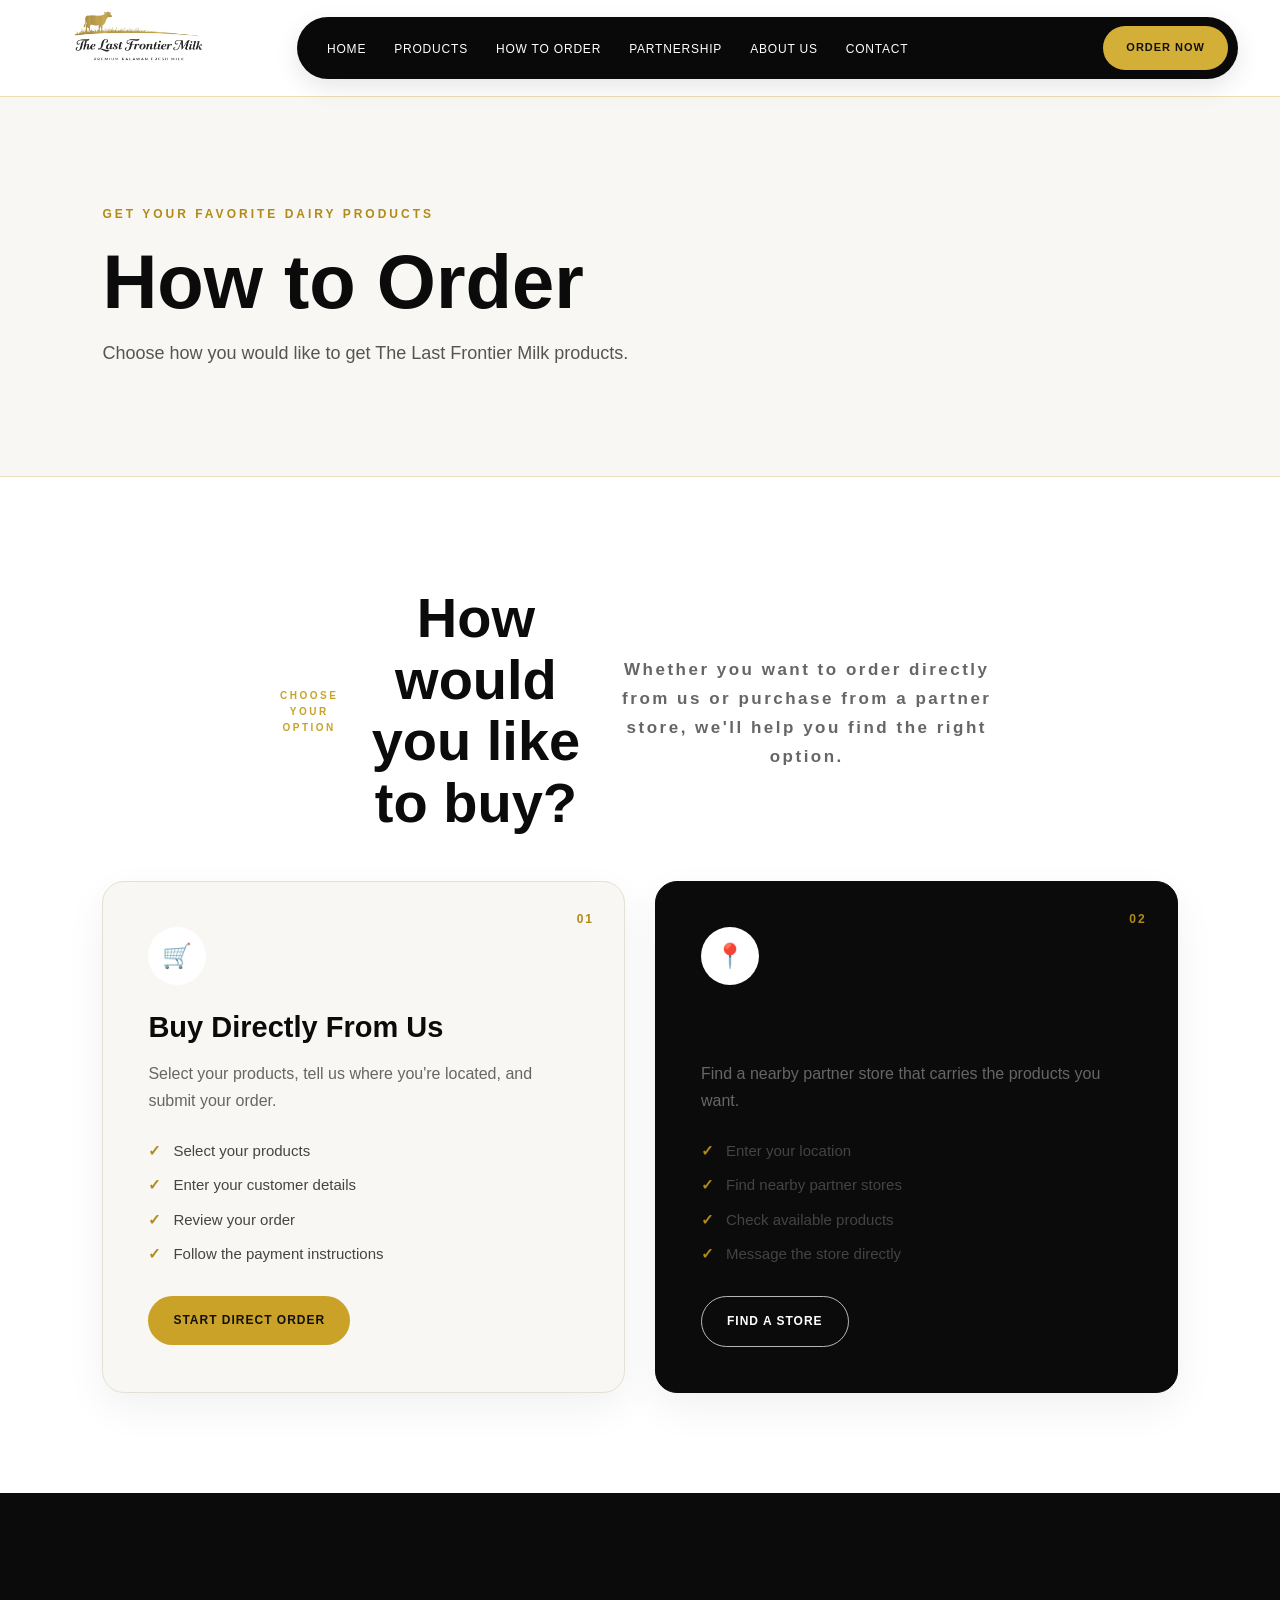
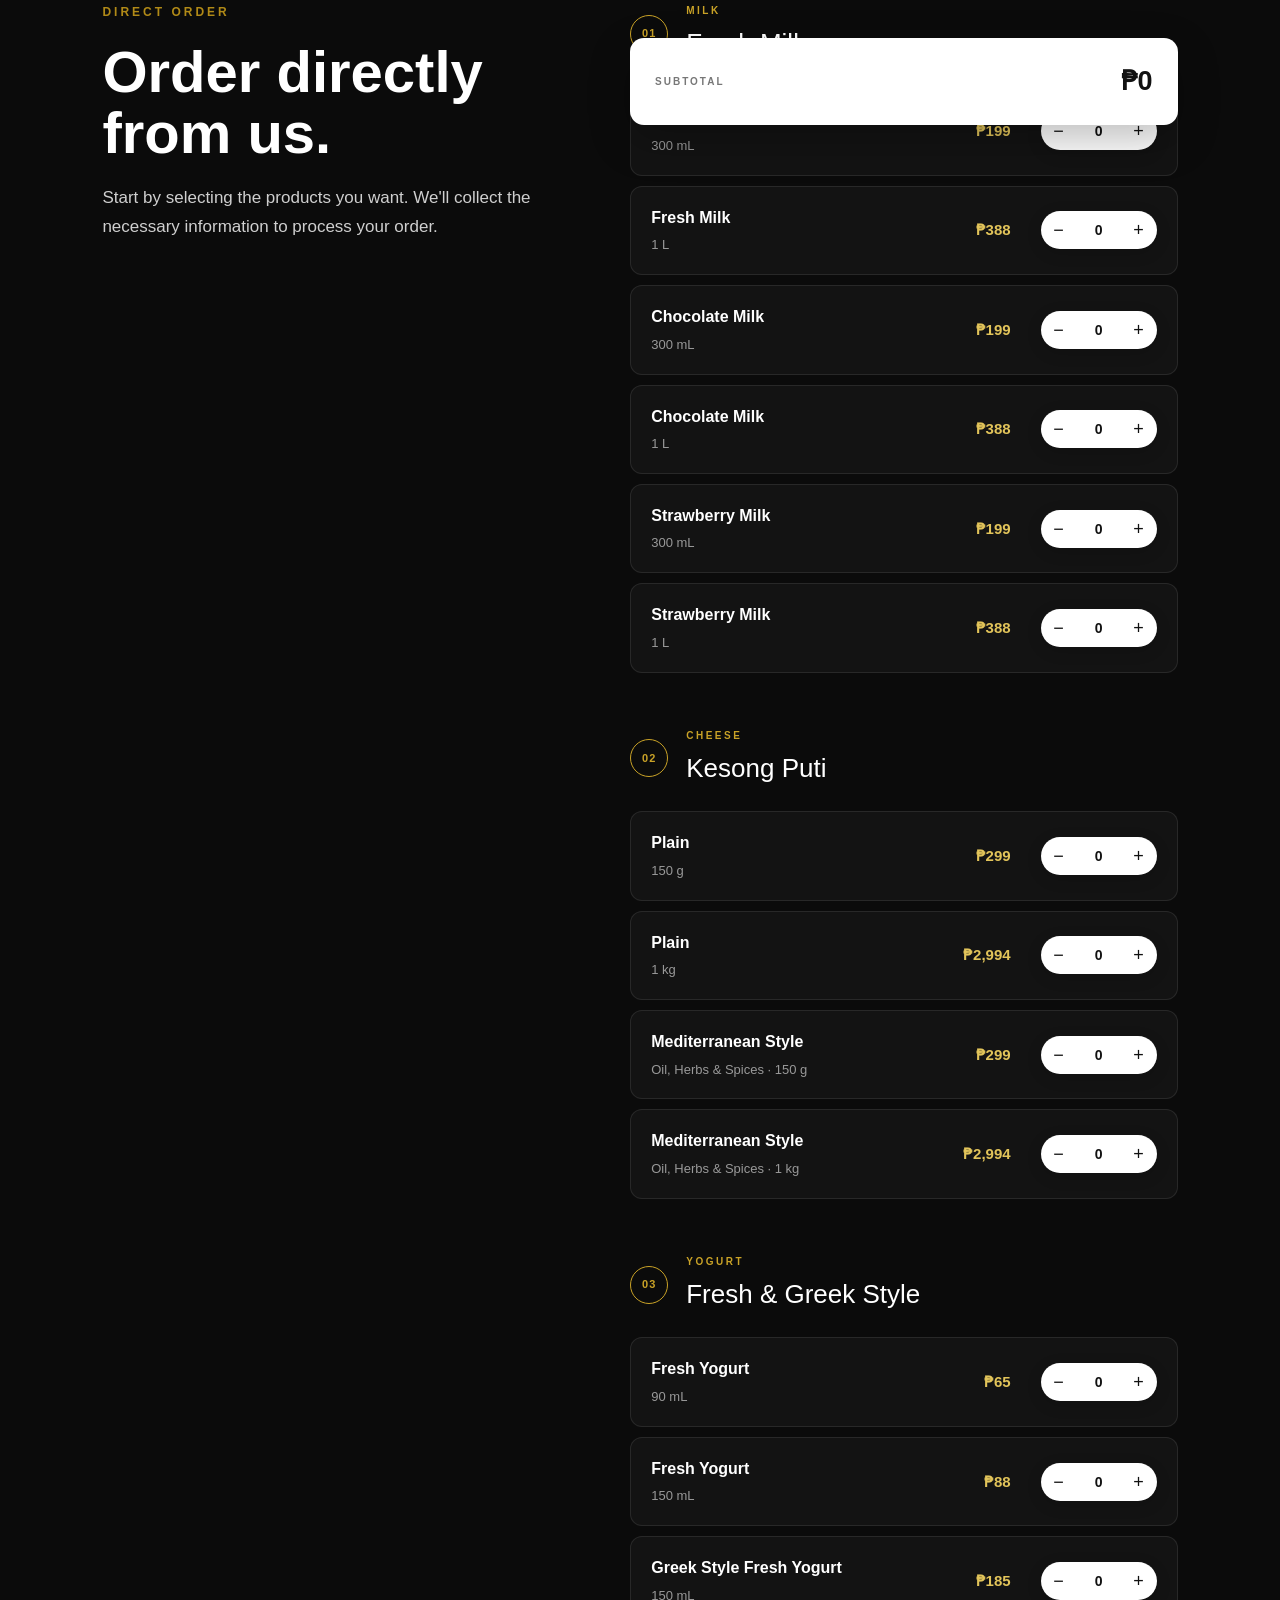
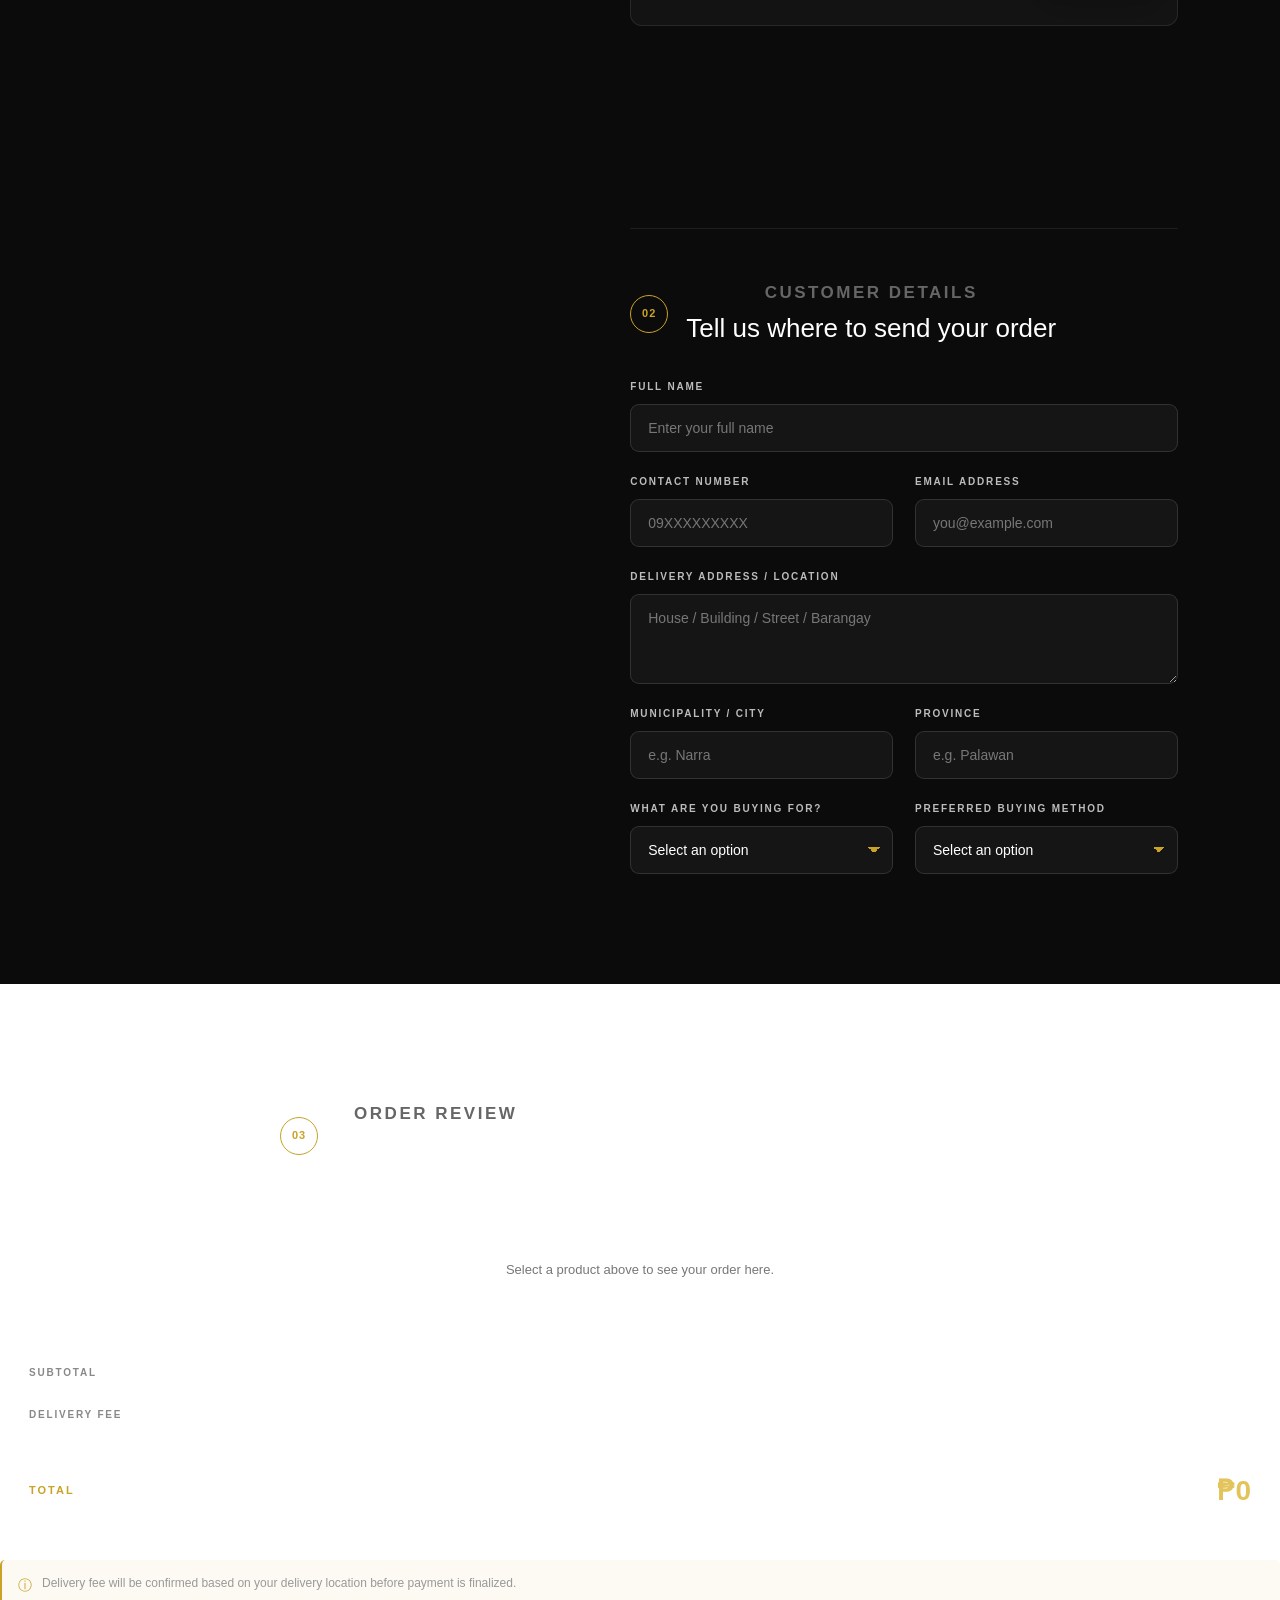
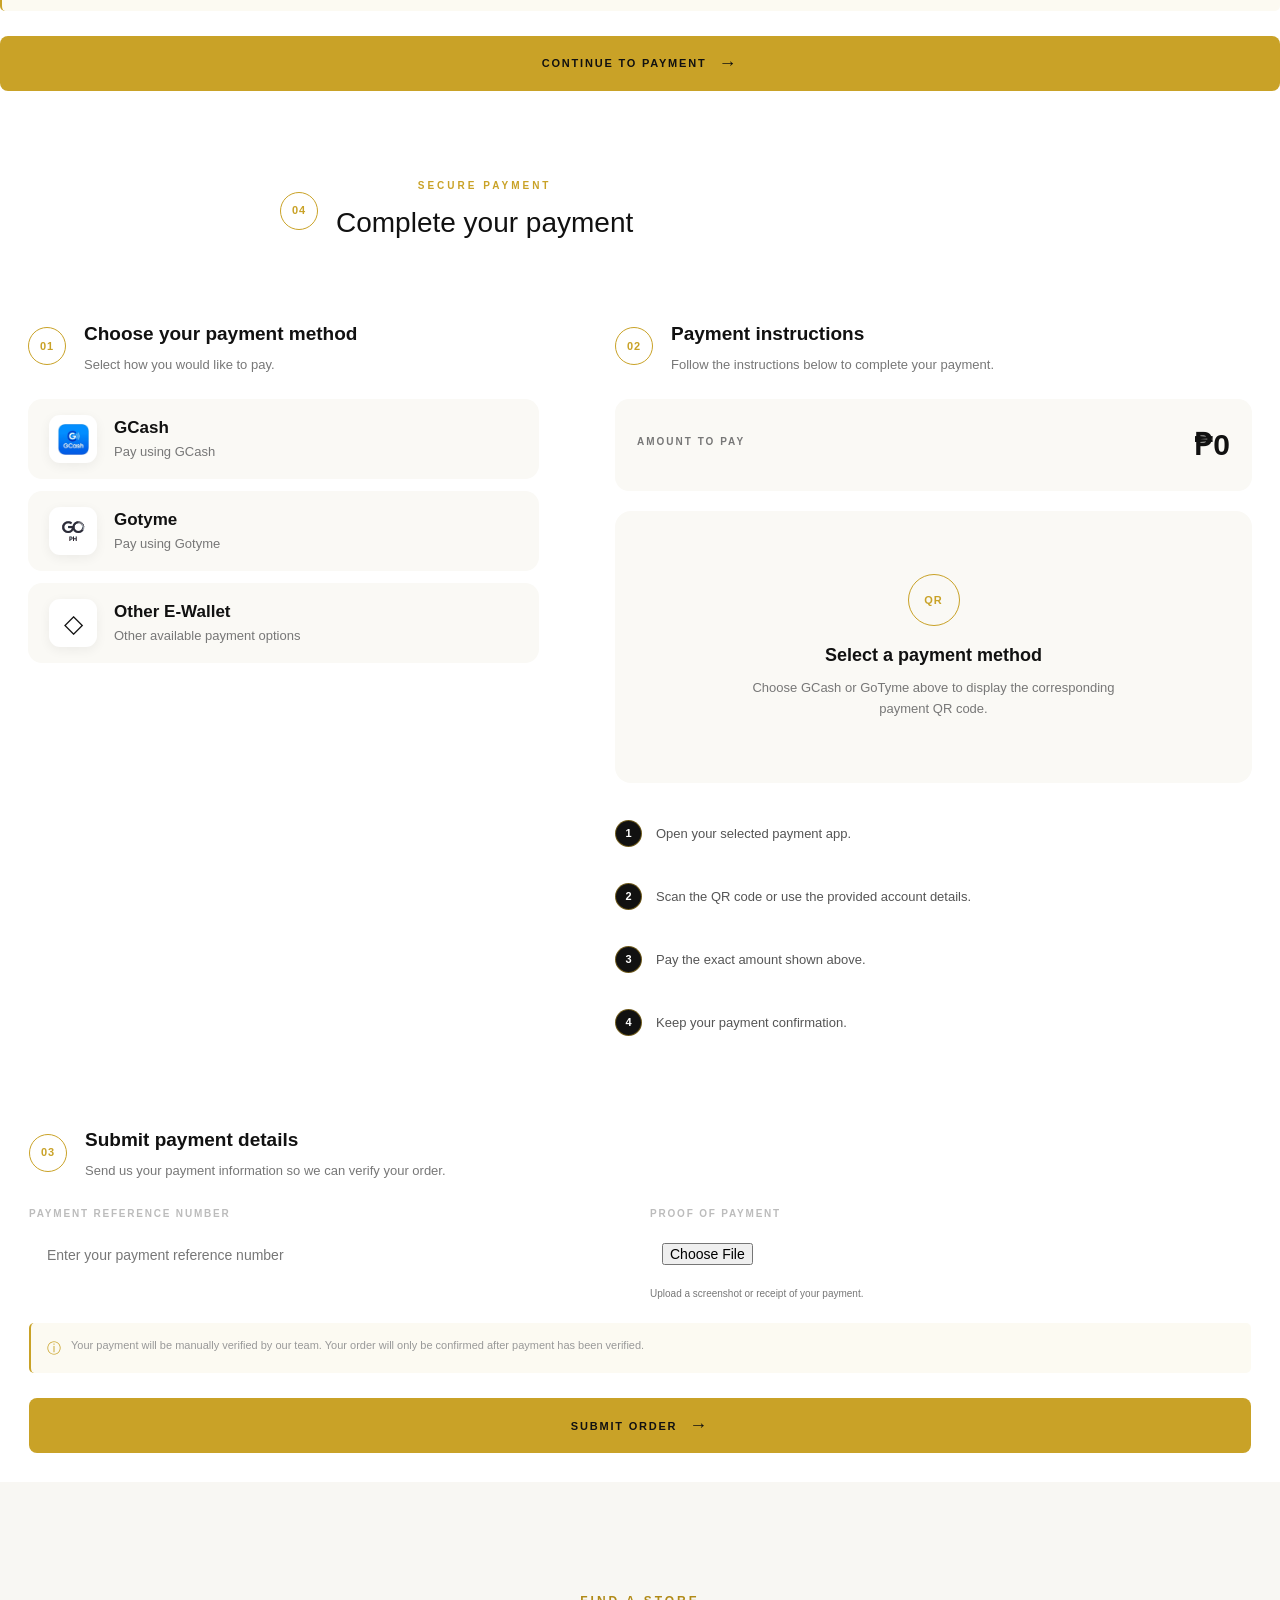
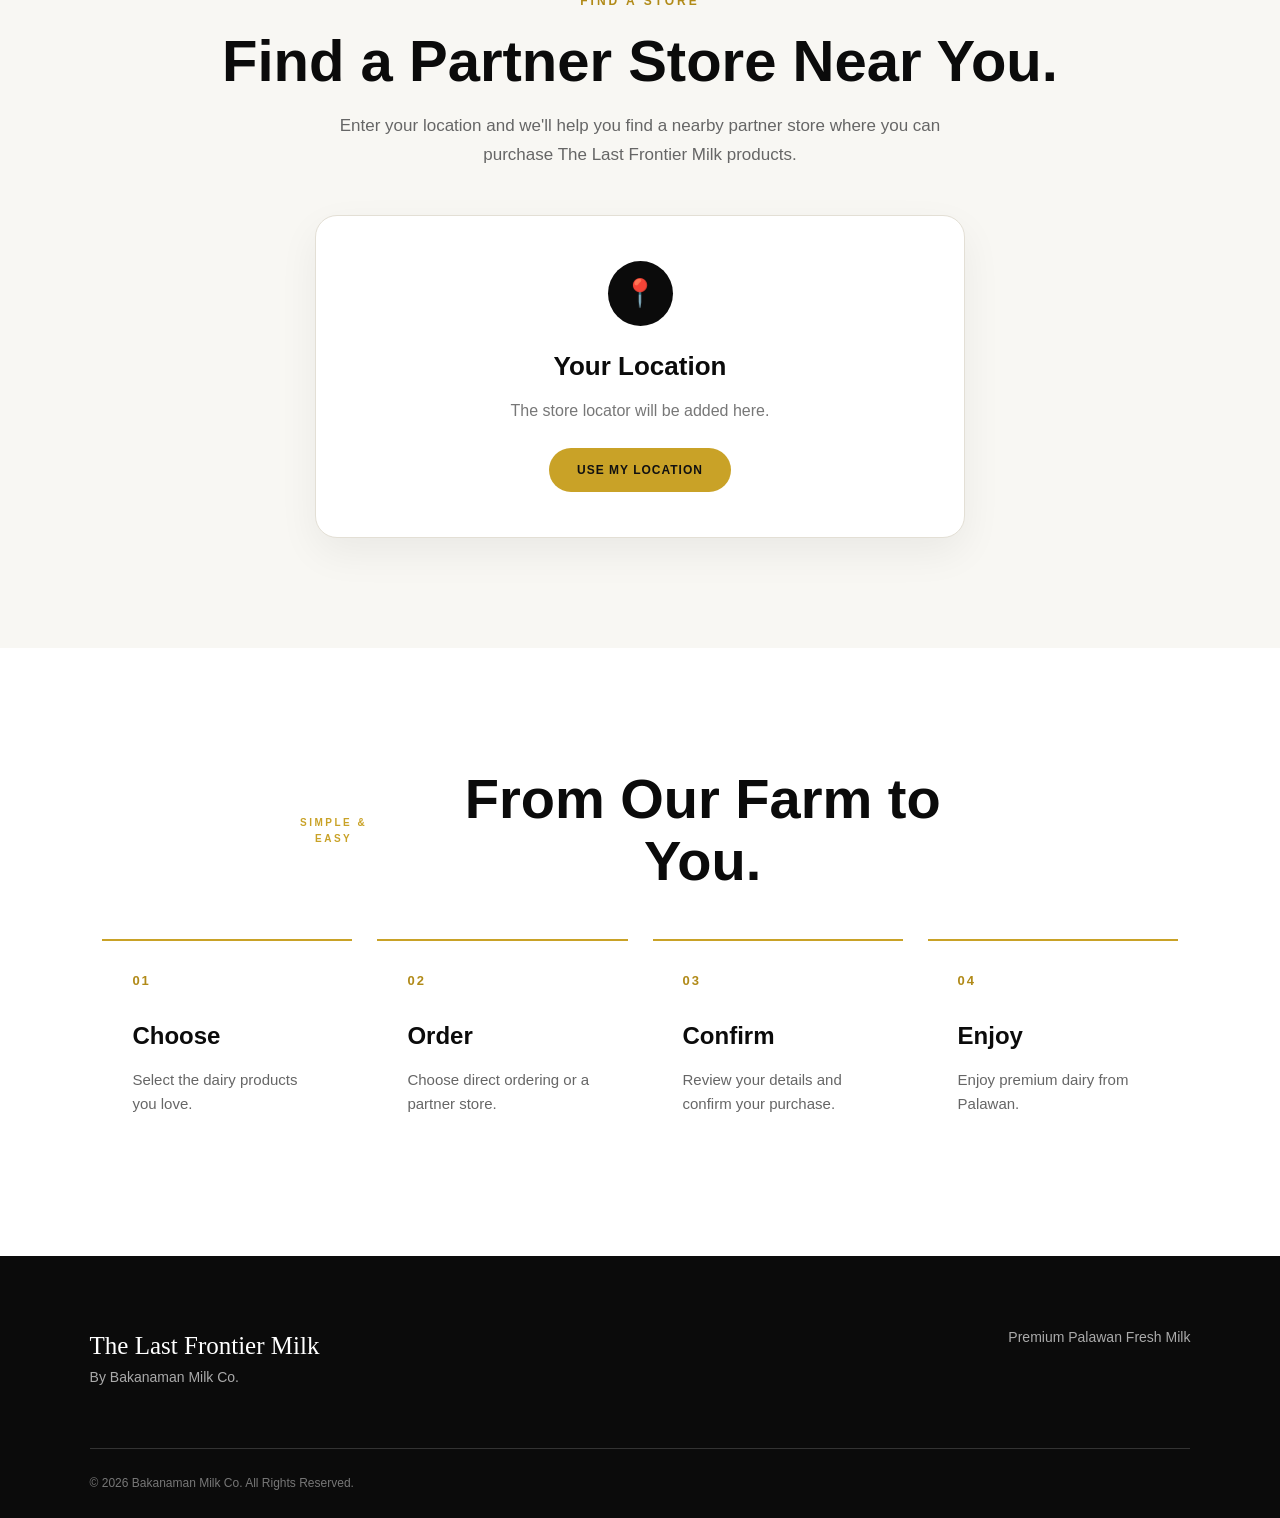
==== order.html @ 9a49108d "TheLastFrontierMilk" ====
<!DOCTYPE html>
<html lang="en">

<head>

    <meta charset="UTF-8">

    <meta name="viewport"
          content="width=device-width, initial-scale=1.0">

    <title>How to Order | The Last Frontier Milk</title>

    <meta name="description"
          content="Order The Last Frontier Milk products directly or find a partner store near you.">

    <link rel="stylesheet" href="css/style.css">
    <link rel="stylesheet" href="css/order.css">

</head>


<body>


    <!-- HEADER -->

    <header>

        <nav class="navbar">

            <a href="index.html" class="logo">

                <img src="images/the-last-frontier-milk-logo-transparent.png"
                     alt="The Last Frontier Milk by Bakanaman">

            </a>


            <div class="nav-menu">

                <ul class="nav-links">

                    <li>
                        <a href="index.html">
                            Home
                        </a>
                    </li>

                    <li>
                        <a href="products.html">
                            Products
                        </a>
                    </li>

                    <li>
                        <a href="order.html">
                            How to Order
                        </a>
                    </li>

                    <li>
                        <a href="partnership.html">
                            Partnership
                        </a>
                    </li>

                    <li>
                        <a href="about.html">
                            About Us
                        </a>
                    </li>

                    <li>
                        <a href="contact.html">
                            Contact
                        </a>
                    </li>

                </ul>


                <a href="order.html" class="order-button">
                    ORDER NOW
                </a>

            </div>

        </nav>

    </header>



    <!-- ORDER PAGE -->

    <main>


        <!-- ORDER HERO -->

        <section class="order-hero">

            <div class="order-hero-content">

                <p class="eyebrow">
                    GET YOUR FAVORITE DAIRY PRODUCTS
                </p>

                <h1>
                    How to Order
                </h1>

                <p>
                    Choose how you would like to get
                    The Last Frontier Milk products.
                </p>

            </div>

        </section>



        <!-- TWO ORDER OPTIONS -->

        <section class="order-options">

            <div class="order-section-heading">

                <p class="eyebrow">
                    CHOOSE YOUR OPTION
                </p>

                <h2>
                    How would you like to buy?
                </h2>

                <p>
                    Whether you want to order directly from us
                    or purchase from a partner store, we'll
                    help you find the right option.
                </p>

            </div>


            <div class="order-option-grid">


                <!-- DIRECT ORDER -->

                <article class="order-option-card">

                    <div class="option-number">
                        01
                    </div>

                    <div class="option-icon">
                        🛒
                    </div>

                    <h3>
                        Buy Directly From Us
                    </h3>

                    <p>
                        Select your products, tell us where
                        you're located, and submit your order.
                    </p>

                    <ul>

                        <li>
                            Select your products
                        </li>

                        <li>
                            Enter your customer details
                        </li>

                        <li>
                            Review your order
                        </li>

                        <li>
                            Follow the payment instructions
                        </li>

                    </ul>

                    <a href="#direct-order"
                       class="button button-gold">

                        START DIRECT ORDER

                    </a>

                </article>



                <!-- PARTNER STORE -->

                <article class="order-option-card dark-option">

                    <div class="option-number">
                        02
                    </div>

                    <div class="option-icon">
                        📍
                    </div>

                    <h3>
                        Find a Partner Store
                    </h3>

                    <p>
                        Find a nearby partner store that carries
                        the products you want.
                    </p>

                    <ul>

                        <li>
                            Enter your location
                        </li>

                        <li>
                            Find nearby partner stores
                        </li>

                        <li>
                            Check available products
                        </li>

                        <li>
                            Message the store directly
                        </li>

                    </ul>

                    <a href="#partner-store"
                       class="button button-outline-light">

                        FIND A STORE

                    </a>

                </article>


            </div>

        </section>



        <!-- DIRECT ORDER SECTION -->

        <section id="direct-order"
                 class="order-form-section">

            <div class="order-form-intro">

                <p class="eyebrow">
                    DIRECT ORDER
                </p>

                <h2>
                    Order directly from us.
                </h2>

                <p>
                    Start by selecting the products you want.
                    We'll collect the necessary information
                    to process your order.
                </p>

            </div>


      <div class="product-order-area">

    <!-- MILK -->

    <div class="order-category">

        <div class="order-category-title">

            <span>01</span>

            <div>
                <p class="order-category-label">MILK</p>
                <h3>Fresh Milk</h3>
            </div>

        </div>


        <div class="order-product-list">


            <!-- Fresh Milk 300 mL -->

            <div class="order-product-row">

                <div class="order-product-info">

                    <h4>Fresh Milk</h4>

                    <p>300 mL</p>

                </div>

                <strong>₱199</strong>

                <div class="quantity-control">

                    <button type="button"
                            onclick="changeQuantity('fresh-300', -1)">
                        −
                    </button>

                    <input
                        type="number"
                        id="fresh-300"
                        value="0"
                        min="0"
                        data-price="199"
                        onchange="calculateOrder()">

                    <button type="button"
                            onclick="changeQuantity('fresh-300', 1)">
                        +
                    </button>

                </div>

            </div>


            <!-- Fresh Milk 1 L -->

            <div class="order-product-row">

                <div class="order-product-info">

                    <h4>Fresh Milk</h4>

                    <p>1 L</p>

                </div>

                <strong>₱388</strong>

                <div class="quantity-control">

                    <button type="button"
                            onclick="changeQuantity('fresh-1l', -1)">
                        −
                    </button>

                    <input
                        type="number"
                        id="fresh-1l"
                        value="0"
                        min="0"
                        data-price="388"
                        onchange="calculateOrder()">

                    <button type="button"
                            onclick="changeQuantity('fresh-1l', 1)">
                        +
                    </button>

                </div>

            </div>


            <!-- Chocolate Milk 300 mL -->

            <div class="order-product-row">

                <div class="order-product-info">

                    <h4>Chocolate Milk</h4>

                    <p>300 mL</p>

                </div>

                <strong>₱199</strong>

                <div class="quantity-control">

                    <button type="button"
                            onclick="changeQuantity('choco-300', -1)">
                        −
                    </button>

                    <input
                        type="number"
                        id="choco-300"
                        value="0"
                        min="0"
                        data-price="199"
                        onchange="calculateOrder()">

                    <button type="button"
                            onclick="changeQuantity('choco-300', 1)">
                        +
                    </button>

                </div>

            </div>


            <!-- Chocolate Milk 1 L -->

            <div class="order-product-row">

                <div class="order-product-info">

                    <h4>Chocolate Milk</h4>

                    <p>1 L</p>

                </div>

                <strong>₱388</strong>

                <div class="quantity-control">

                    <button type="button"
                            onclick="changeQuantity('choco-1l', -1)">
                        −
                    </button>

                    <input
                        type="number"
                        id="choco-1l"
                        value="0"
                        min="0"
                        data-price="388"
                        onchange="calculateOrder()">

                    <button type="button"
                            onclick="changeQuantity('choco-1l', 1)">
                        +
                    </button>

                </div>

            </div>


            <!-- Strawberry Milk 300 mL -->

            <div class="order-product-row">

                <div class="order-product-info">

                    <h4>Strawberry Milk</h4>

                    <p>300 mL</p>

                </div>

                <strong>₱199</strong>

                <div class="quantity-control">

                    <button type="button"
                            onclick="changeQuantity('strawberry-300', -1)">
                        −
                    </button>

                    <input
                        type="number"
                        id="strawberry-300"
                        value="0"
                        min="0"
                        data-price="199"
                        onchange="calculateOrder()">

                    <button type="button"
                            onclick="changeQuantity('strawberry-300', 1)">
                        +
                    </button>

                </div>

            </div>


            <!-- Strawberry Milk 1 L -->

            <div class="order-product-row">

                <div class="order-product-info">

                    <h4>Strawberry Milk</h4>

                    <p>1 L</p>

                </div>

                <strong>₱388</strong>

                <div class="quantity-control">

                    <button type="button"
                            onclick="changeQuantity('strawberry-1l', -1)">
                        −
                    </button>

                    <input
                        type="number"
                        id="strawberry-1l"
                        value="0"
                        min="0"
                        data-price="388"
                        onchange="calculateOrder()">

                    <button type="button"
                            onclick="changeQuantity('strawberry-1l', 1)">
                        +
                    </button>

                </div>

            </div>

        </div>

    </div>


    <!-- KESONG PUTI -->

    <div class="order-category">

        <div class="order-category-title">

            <span>02</span>

            <div>
                <p class="order-category-label">CHEESE</p>
                <h3>Kesong Puti</h3>
            </div>

        </div>


        <div class="order-product-list">


            <div class="order-product-row">

                <div class="order-product-info">

                    <h4>Plain</h4>

                    <p>150 g</p>

                </div>

                <strong>₱299</strong>

                <div class="quantity-control">

                    <button type="button"
                            onclick="changeQuantity('plain-150', -1)">
                        −
                    </button>

                    <input
                        type="number"
                        id="plain-150"
                        value="0"
                        min="0"
                        data-price="299"
                        onchange="calculateOrder()">

                    <button type="button"
                            onclick="changeQuantity('plain-150', 1)">
                        +
                    </button>

                </div>

            </div>


            <div class="order-product-row">

                <div class="order-product-info">

                    <h4>Plain</h4>

                    <p>1 kg</p>

                </div>

                <strong>₱2,994</strong>

                <div class="quantity-control">

                    <button type="button"
                            onclick="changeQuantity('plain-1kg', -1)">
                        −
                    </button>

                    <input
                        type="number"
                        id="plain-1kg"
                        value="0"
                        min="0"
                        data-price="2994"
                        onchange="calculateOrder()">

                    <button type="button"
                            onclick="changeQuantity('plain-1kg', 1)">
                        +
                    </button>

                </div>

            </div>


            <div class="order-product-row">

                <div class="order-product-info">

                    <h4>Mediterranean Style</h4>

                    <p>Oil, Herbs & Spices · 150 g</p>

                </div>

                <strong>₱299</strong>

                <div class="quantity-control">

                    <button type="button"
                            onclick="changeQuantity('med-150', -1)">
                        −
                    </button>

                    <input
                        type="number"
                        id="med-150"
                        value="0"
                        min="0"
                        data-price="299"
                        onchange="calculateOrder()">

                    <button type="button"
                            onclick="changeQuantity('med-150', 1)">
                        +
                    </button>

                </div>

            </div>


            <div class="order-product-row">

                <div class="order-product-info">

                    <h4>Mediterranean Style</h4>

                    <p>Oil, Herbs & Spices · 1 kg</p>

                </div>

                <strong>₱2,994</strong>

                <div class="quantity-control">

                    <button type="button"
                            onclick="changeQuantity('med-1kg', -1)">
                        −
                    </button>

                    <input
                        type="number"
                        id="med-1kg"
                        value="0"
                        min="0"
                        data-price="2994"
                        onchange="calculateOrder()">

                    <button type="button"
                            onclick="changeQuantity('med-1kg', 1)">
                        +
                    </button>

                </div>

            </div>

        </div>

    </div>


    <!-- YOGURT -->

    <div class="order-category">

        <div class="order-category-title">

            <span>03</span>

            <div>
                <p class="order-category-label">YOGURT</p>
                <h3>Fresh & Greek Style</h3>
            </div>

        </div>


        <div class="order-product-list">


            <div class="order-product-row">

                <div class="order-product-info">

                    <h4>Fresh Yogurt</h4>

                    <p>90 mL</p>

                </div>

                <strong>₱65</strong>

                <div class="quantity-control">

                    <button type="button"
                            onclick="changeQuantity('yogurt-90', -1)">
                        −
                    </button>

                    <input
                        type="number"
                        id="yogurt-90"
                        value="0"
                        min="0"
                        data-price="65"
                        onchange="calculateOrder()">

                    <button type="button"
                            onclick="changeQuantity('yogurt-90', 1)">
                        +
                    </button>

                </div>

            </div>


            <div class="order-product-row">

                <div class="order-product-info">

                    <h4>Fresh Yogurt</h4>

                    <p>150 mL</p>

                </div>

                <strong>₱88</strong>

                <div class="quantity-control">

                    <button type="button"
                            onclick="changeQuantity('yogurt-150', -1)">
                        −
                    </button>

                    <input
                        type="number"
                        id="yogurt-150"
                        value="0"
                        min="0"
                        data-price="88"
                        onchange="calculateOrder()">

                    <button type="button"
                            onclick="changeQuantity('yogurt-150', 1)">
                        +
                    </button>

                </div>

            </div>


            <div class="order-product-row">

                <div class="order-product-info">

                    <h4>Greek Style Fresh Yogurt</h4>

                    <p>150 mL</p>

                </div>

                <strong>₱185</strong>

                <div class="quantity-control">

                    <button type="button"
                            onclick="changeQuantity('greek-150', -1)">
                        −
                    </button>

                    <input
                        type="number"
                        id="greek-150"
                        value="0"
                        min="0"
                        data-price="185"
                        onchange="calculateOrder()">

                    <button type="button"
                            onclick="changeQuantity('greek-150', 1)">
                        +
                    </button>

                </div>

            </div>

        </div>

    </div>


    <!-- ORDER SUMMARY -->

    <div class="order-summary">

        <div>

            <span>
                SUBTOTAL
            </span>

            <strong id="order-subtotal">
                ₱0
            </strong>

        </div>

    </div>

    <!-- CUSTOMER INFORMATION -->

<div class="customer-information">

    <div class="order-section-heading">
        <span>02</span>

        <div>
            <p>CUSTOMER DETAILS</p>
            <h3>Tell us where to send your order</h3>
        </div>
    </div>


    <div class="customer-form">

        <!-- Full Name -->
        <div class="form-field full-width">
            <label for="customer-name">
                FULL NAME
            </label>

            <input
                type="text"
                id="customer-name"
                name="customer_name"
                placeholder="Enter your full name"
            >
        </div>


        <!-- Contact Number -->
        <div class="form-field">

            <label for="customer-contact">
                CONTACT NUMBER
            </label>

            <input
                type="tel"
                id="customer-contact"
                name="customer_contact"
                placeholder="09XXXXXXXXX"
            >

        </div>


        <!-- Email -->
        <div class="form-field">

            <label for="customer-email">
                EMAIL ADDRESS
            </label>

            <input
                type="email"
                id="customer-email"
                name="customer_email"
                placeholder="you@example.com"
            >

        </div>


        <!-- Address -->
        <div class="form-field full-width">

            <label for="customer-address">
                DELIVERY ADDRESS / LOCATION
            </label>

            <textarea
                id="customer-address"
                name="customer_address"
                rows="3"
                placeholder="House / Building / Street / Barangay"
            ></textarea>

        </div>


        <!-- Municipality -->
        <div class="form-field">

            <label for="customer-municipality">
                MUNICIPALITY / CITY
            </label>

            <input
                type="text"
                id="customer-municipality"
                name="customer_municipality"
                placeholder="e.g. Narra"
            >

        </div>


        <!-- Province -->
        <div class="form-field">

            <label for="customer-province">
                PROVINCE
            </label>

            <input
                type="text"
                id="customer-province"
                name="customer_province"
                placeholder="e.g. Palawan"
            >

        </div>


        <!-- Purchase Purpose -->
        <div class="form-field">

            <label for="purchase-purpose">
                WHAT ARE YOU BUYING FOR?
            </label>

            <select
                id="purchase-purpose"
                name="purchase_purpose"
            >

                <option value="">
                    Select an option
                </option>

                <option value="Personal Consumption">
                    Personal Consumption
                </option>

                <option value="Business / Reselling">
                    Business / Reselling
                </option>

                <option value="Café / Restaurant">
                    Café / Restaurant
                </option>

                <option value="Hotel / Resort">
                    Hotel / Resort
                </option>

                <option value="Event / Catering">
                    Event / Catering
                </option>

                <option value="Other">
                    Other
                </option>

            </select>

        </div>


        <!-- Buying Method -->
        <div class="form-field">

            <label for="buying-method">
                PREFERRED BUYING METHOD
            </label>

            <select
                id="buying-method"
                name="buying_method"
            >

                <option value="">
                    Select an option
                </option>

                <option value="Direct Online">
                    Direct Online
                </option>

                <option value="Partner Store">
                    Partner Store
                </option>

                <option value="Not Sure">
                    Not Sure
                </option>

            </select>

        </div>

    </div>

</div>


</div>

        </section>

<!-- REVIEW ORDER -->

<div class="review-order">

    <div class="order-section-heading">

        <span>03</span>

        <div>
            <p>ORDER REVIEW</p>
            <h3>Check your order</h3>
        </div>

    </div>


    <div class="review-card">

        <div id="review-items">
            <!-- Selected products will appear here -->
        </div>


        <div class="review-divider"></div>


        <div class="review-total-row">

            <span>SUBTOTAL</span>

            <strong id="review-subtotal">
                ₱0
            </strong>

        </div>


        <div class="review-total-row">

            <span>DELIVERY FEE</span>

            <strong id="review-delivery">
                To be calculated
            </strong>

        </div>


        <div class="review-grand-total">

            <span>TOTAL</span>

            <strong id="review-total">
                ₱0
            </strong>

        </div>

    </div>


    <div class="review-note">

        <span>ⓘ</span>

        <p>
            Delivery fee will be confirmed based on your
            delivery location before payment is finalized.
        </p>

    </div>


    <button
        type="button"
        class="continue-payment-button"
        onclick="goToPayment()"
    >
        CONTINUE TO PAYMENT
        <span>→</span>
    </button>

</div>


<!-- PAYMENT SECTION -->

<div class="payment-section" id="payment-section">

    <div class="order-section-heading">

        <span>04</span>

        <div>
            <p>SECURE PAYMENT</p>
            <h3>Complete your payment</h3>
        </div>

    </div>


    <div class="payment-layout">

        <!-- PAYMENT METHOD -->

        <div class="payment-method-card">

            <div class="payment-card-heading">
                <span>01</span>

                <div>
                    <h4>Choose your payment method</h4>
                    <p>Select how you would like to pay.</p>
                </div>
            </div>


            <div class="payment-methods">

                <label class="payment-option">

                    <input
                        type="radio"
                        name="payment_method"
                        value="GCash"
                        onchange="selectPaymentMethod('GCash')"
                    >

                    <div class="payment-option-content">

                       <div class="payment-option-icon">
    <img
        src="images/gcash-icon.png"
        alt="GCash"
    >
</div>

                        <div>
                            <strong>GCash</strong>
                            <span>Pay using GCash</span>
                        </div>

                    </div>

                    <span class="payment-check">✓</span>

                </label>


                <label class="payment-option">

                    <input
                        type="radio"
                        name="payment_method"
                        value="Gotyme"
                        onchange="selectPaymentMethod('Gotyme')"
                    >

                    <div class="payment-option-content">

                      <div class="payment-option-icon">
    <img
        src="images/gotyme-icon.png"
        alt="GoTyme"
    >
</div> 

                        <div>
                            <strong>Gotyme</strong>
                            <span>Pay using Gotyme</span>
                        </div>

                    </div>

                    <span class="payment-check">✓</span>

                </label>


                <label class="payment-option">

                    <input
                        type="radio"
                        name="payment_method"
                        value="Other E-Wallet"
                        onchange="selectPaymentMethod('Other E-Wallet')"
                    >

                    <div class="payment-option-content">

                        <div class="payment-option-icon wallet-icon">
    ◇
</div>

                        <div>
                            <strong>Other E-Wallet</strong>
                            <span>Other available payment options</span>
                        </div>

                    </div>

                    <span class="payment-check">✓</span>

                </label>

            </div>

        </div>


        <!-- PAYMENT INSTRUCTIONS -->

        <div class="payment-instructions-card">

            <div class="payment-card-heading">

                <span>02</span>

                <div>
                    <h4>Payment instructions</h4>
                    <p>Follow the instructions below to complete your payment.</p>
                </div>

            </div>


            <div class="payment-amount">

                <span>AMOUNT TO PAY</span>

                <strong id="payment-total">
                    ₱0
                </strong>

            </div>


            <div class="payment-qr-area" id="payment-qr-area">

    <div class="payment-selection-message">
        <div class="payment-qr-icon">QR</div>

        <h4>Select a payment method</h4>

        <p>
            Choose GCash or GoTyme above to display the
            corresponding payment QR code.
        </p>
    </div>

</div>


            <div class="payment-steps">

                <div>
                    <span>1</span>
                    <p>Open your selected payment app.</p>
                </div>

                <div>
                    <span>2</span>
                    <p>Scan the QR code or use the provided account details.</p>
                </div>

                <div>
                    <span>3</span>
                    <p>Pay the exact amount shown above.</p>
                </div>

                <div>
                    <span>4</span>
                    <p>Keep your payment confirmation.</p>
                </div>

            </div>

        </div>

    </div>


    <!-- PAYMENT DETAILS -->

    <div class="payment-submission-card">

        <div class="payment-card-heading">

            <span>03</span>

            <div>
                <h4>Submit payment details</h4>
                <p>
                    Send us your payment information so we can verify your order.
                </p>
            </div>

        </div>


        <div class="payment-form">

            <div class="form-field">

                <label for="payment-reference">
                    PAYMENT REFERENCE NUMBER
                </label>

                <input
                    type="text"
                    id="payment-reference"
                    name="payment_reference"
                    placeholder="Enter your payment reference number"
                >

            </div>


            <div class="form-field">

                <label for="payment-proof">
                    PROOF OF PAYMENT
                </label>

                <input
                    type="file"
                    id="payment-proof"
                    name="payment_proof"
                    accept="image/*,.pdf"
                >

                <small>
                    Upload a screenshot or receipt of your payment.
                </small>

            </div>

        </div>


        <div class="payment-verification-note">

            <span>ⓘ</span>

            <p>
                Your payment will be manually verified by our team.
                Your order will only be confirmed after payment has been verified.
            </p>

        </div>


        <button
            type="button"
            class="submit-order-button"
            onclick="submitOrder()"
        >
            SUBMIT ORDER
            <span>→</span>
        </button>

    </div>

</div>

        <!-- PARTNER STORE SECTION -->

        <section id="partner-store"
                 class="partner-store-section">

            <div class="partner-store-content">

                <p class="eyebrow">
                    FIND A STORE
                </p>

                <h2>
                    Find a Partner Store Near You.
                </h2>

                <p>
                    Enter your location and we'll help you
                    find a nearby partner store where you
                    can purchase The Last Frontier Milk products.
                </p>


                <div class="location-placeholder">

                    <div class="location-icon">
                        📍
                    </div>

                    <h3>
                        Your Location
                    </h3>

                    <p>
                        The store locator will be added here.
                    </p>

                    <button type="button"
                            class="location-button">

                        USE MY LOCATION

                    </button>

                </div>

            </div>

        </section>



        <!-- SIMPLE STEPS -->

        <section class="order-steps">

            <div class="order-section-heading">

                <p class="eyebrow">
                    SIMPLE & EASY
                </p>

                <h2>
                    From Our Farm to You.
                </h2>

            </div>


            <div class="steps-grid">

                <div class="step">

                    <span>
                        01
                    </span>

                    <h3>
                        Choose
                    </h3>

                    <p>
                        Select the dairy products
                        you love.
                    </p>

                </div>


                <div class="step">

                    <span>
                        02
                    </span>

                    <h3>
                        Order
                    </h3>

                    <p>
                        Choose direct ordering or
                        a partner store.
                    </p>

                </div>


                <div class="step">

                    <span>
                        03
                    </span>

                    <h3>
                        Confirm
                    </h3>

                    <p>
                        Review your details and
                        confirm your purchase.
                    </p>

                </div>


                <div class="step">

                    <span>
                        04
                    </span>

                    <h3>
                        Enjoy
                    </h3>

                    <p>
                        Enjoy premium dairy
                        from Palawan.
                    </p>

                </div>

            </div>

        </section>


    </main>



    <!-- FOOTER -->

    <footer>

        <div class="footer-content">

            <div>

                <h3>
                    The Last Frontier Milk
                </h3>

                <p>
                    By Bakanaman Milk Co.
                </p>

            </div>


            <div>

                <p>
                    Premium Palawan Fresh Milk
                </p>

            </div>

        </div>


        <div class="footer-bottom">

            © 2026 Bakanaman Milk Co.
            All Rights Reserved.

        </div>

    </footer>

<script>

function changeQuantity(id, amount) {

    const input = document.getElementById(id);

    let quantity = parseInt(input.value) || 0;

    quantity += amount;

    if (quantity < 0) {
        quantity = 0;
    }

    input.value = quantity;

    calculateOrder();

}


function calculateOrder() {

    const products =
        document.querySelectorAll(
            '.quantity-control input'
        );

    let subtotal = 0;

    const reviewItems =
        document.getElementById('review-items');


    if (reviewItems) {

        reviewItems.innerHTML = '';

    }


    let hasItems = false;


    products.forEach(function(input) {

        const quantity =
            parseInt(input.value) || 0;

        const price =
            parseFloat(input.dataset.price) || 0;


        if (quantity > 0) {

            hasItems = true;


            const row =
                input.closest('.order-product-row');


            if (!row) {
                return;
            }


            const nameElement =
                row.querySelector(
                    '.order-product-info h4'
                );


            const detailsElement =
                row.querySelector(
                    '.order-product-info p'
                );


            const productName =
                nameElement
                    ? nameElement.textContent
                    : 'Product';


            const productDetails =
                detailsElement
                    ? detailsElement.textContent
                    : '';


            const itemTotal =
                quantity * price;


            subtotal += itemTotal;


            if (reviewItems) {

                const reviewItem =
                    document.createElement('div');


                reviewItem.className =
                    'review-item';


                reviewItem.innerHTML = `

                    <div>

                        <div class="review-item-name">
                            ${productName}
                        </div>

                        <div class="review-item-details">
                            ${productDetails} × ${quantity}
                        </div>

                    </div>

                    <div class="review-item-price">
                        ₱${price.toLocaleString('en-PH')}
                    </div>

                    <div class="review-item-total">
                        ₱${itemTotal.toLocaleString('en-PH')}
                    </div>

                `;


                reviewItems.appendChild(
                    reviewItem
                );

            }

        }

    });


    if (
        reviewItems &&
        !hasItems
    ) {

        reviewItems.innerHTML = `

            <div class="review-empty">

                Select a product above
                to see your order here.

            </div>

        `;

    }


    const formattedTotal =
        '₱' +
        subtotal.toLocaleString('en-PH');


    /* PRODUCT SUBTOTAL */

    const orderSubtotal =
        document.getElementById(
            'order-subtotal'
        );


    if (orderSubtotal) {

        orderSubtotal.textContent =
            formattedTotal;

    }


    /* REVIEW SUBTOTAL */

    const reviewSubtotal =
        document.getElementById(
            'review-subtotal'
        );


    if (reviewSubtotal) {

        reviewSubtotal.textContent =
            formattedTotal;

    }


    /* REVIEW TOTAL */

    const reviewTotal =
        document.getElementById(
            'review-total'
        );


    if (reviewTotal) {

        reviewTotal.textContent =
            formattedTotal;

    }


    /* PAYMENT TOTAL */

    const paymentTotal =
        document.getElementById(
            'payment-total'
        );


    if (paymentTotal) {

        paymentTotal.textContent =
            formattedTotal;

    }

}


/* CONTINUE TO PAYMENT */

function goToPayment() {

    const reviewSubtotal =
        document.getElementById(
            'review-subtotal'
        );


    if (
        !reviewSubtotal ||
        reviewSubtotal.textContent === '₱0'
    ) {

        alert(
            'Please select at least one product before continuing.'
        );

        return;

    }


    const paymentTotal =
        document.getElementById(
            'payment-total'
        );


    if (paymentTotal) {

        paymentTotal.textContent =
            reviewSubtotal.textContent;

    }


    const paymentSection =
        document.getElementById(
            'payment-section'
        );


    if (paymentSection) {

        paymentSection.scrollIntoView({

            behavior: 'smooth',

            block: 'start'

        });

    }

}


/* PAYMENT METHOD */

function selectPaymentMethod(method) {

    const qrArea =
        document.getElementById('payment-qr-area');

    if (!qrArea) {
        return;
    }


    if (method === 'GCash') {

        qrArea.innerHTML = `

            <img
                src="images/gcash-qr.jpg"
                alt="GCash payment QR code"
                class="payment-qr-image"
            >

            <h4 class="payment-qr-title">
                GCash Payment
            </h4>

            <p class="payment-qr-description">
                Scan the QR code using your GCash app.
            </p>

            <p class="payment-account-note">
                Please pay the exact amount shown above
                and keep your payment confirmation.
            </p>

        `;

    }


    else if (method === 'GoTyme') {

        qrArea.innerHTML = `

            <img
                src="images/gotyme-qr.jpg"
                alt="GoTyme payment QR code"
                class="payment-qr-image"
            >

            <h4 class="payment-qr-title">
                GoTyme Payment
            </h4>

            <p class="payment-qr-description">
                Scan the QR code using your GoTyme app.
            </p>

            <p class="payment-account-note">
                Please pay the exact amount shown above
                and keep your payment confirmation.
            </p>

        `;

    }


    else if (method === 'Other E-Wallet') {

        qrArea.innerHTML = `

            <div class="payment-selection-message">

                <div class="payment-qr-icon">
                    ₱
                </div>

                <h4>
                    Other E-Wallet
                </h4>

                <p>
                    Please contact us for available
                    payment options and instructions.
                </p>

            </div>

        `;

    }

}


/* INITIAL CALCULATION */

calculateOrder();

</script>

</body>

</html>
---- css/style.css ----
/* =========================================
   THE LAST FRONTIER MILK
   MAIN WEBSITE STYLES
   ========================================= */


/* ---------- RESET ---------- */

* {
    margin: 0;
    padding: 0;
    box-sizing: border-box;
}

html {
    scroll-behavior: smooth;
}

body {
    font-family: "Inter", Arial, sans-serif;
    color: #111111;
    background: #ffffff;
    line-height: 1.6;
}

a {
    text-decoration: none;
    color: inherit;
}

ul {
    list-style: none;
}

section {
    width: 100%;
}




/* =========================================
   HERO
   ========================================= */

.hero {
    min-height: 720px;

    display: grid;

    grid-template-columns: 1fr 1fr;

    align-items: center;

    max-width: 1400px;

    margin: 0 auto;

    padding: 80px 7%;

    background:
        radial-gradient(
            circle at 80% 45%,
            rgba(212, 175, 55, 0.10),
            transparent 35%
        );
}

/* =========================================
   HEADER
   ========================================= */

header {
    position: sticky;
    top: 0;
    z-index: 1000;

    background: #ffffff;

    border-bottom: 1px solid rgba(201, 162, 39, 0.35);
}

.navbar {
    max-width: 1440px;
    height: 96px;

    margin: 0 auto;
    padding: 0 42px;

    display: flex;
    align-items: center;

    gap: 35px;
}


/* ---------- LOGO ---------- */

.logo {
    width: 220px;

    display: flex;
    align-items: center;

    flex-shrink: 0;
}

.logo img {
    width: 195px;
    height: auto;

    display: block;

    object-fit: contain;
}


/* ---------- NAVIGATION AREA ---------- */

.nav-menu {
    flex: 1;

    height: 62px;

    padding: 0 10px 0 30px;

    display: flex;
    align-items: center;
    justify-content: space-between;

    background: #090909;

    border-radius: 999px;

    box-shadow:
        0 8px 25px rgba(0, 0, 0, 0.10);
}


/* ---------- NAVIGATION LINKS ---------- */

.nav-links {
    display: flex;

    align-items: center;

    gap: 28px;
}

.nav-links a {
    position: relative;

    color: #ffffff;

    font-size: 12px;
    font-weight: 500;

    letter-spacing: 0.8px;

    text-transform: uppercase;

    white-space: nowrap;

    transition: color 0.25s ease;
}

.nav-links a::after {
    content: "";

    position: absolute;

    left: 0;
    bottom: -7px;

    width: 0;
    height: 1px;

    background: #d4af37;

    transition: width 0.25s ease;
}

.nav-links a:hover {
    color: #d4af37;
}

.nav-links a:hover::after {
    width: 100%;
}


/* ---------- ORDER BUTTON ---------- */

.order-button {
    display: flex;
    align-items: center;
    justify-content: center;

    height: 44px;

    padding: 0 23px;

    background: #d4af37;

    color: #111111;

    border-radius: 999px;

    font-size: 11px;
    font-weight: 700;

    letter-spacing: 1px;

    white-space: nowrap;

    transition:
        background 0.25s ease,
        transform 0.25s ease,
        box-shadow 0.25s ease;
}

.order-button:hover {
    background: #f1df8a;

    transform: translateY(-1px);

    box-shadow:
        0 5px 15px rgba(212, 175, 55, 0.25);
}

/* ---------- HERO TEXT ---------- */

.hero-content {
    max-width: 600px;
}

.eyebrow {
    font-size: 12px;

    font-weight: 700;

    letter-spacing: 3px;

    color: #b18a17;

    margin-bottom: 20px;
}

.hero h1 {
    font-family: Georgia, serif;

    font-size: clamp(55px, 6vw, 92px);

    font-weight: 400;

    line-height: 0.98;

    letter-spacing: -3px;

    margin-bottom: 30px;
}

.hero-text {
    max-width: 480px;

    color: #555555;

    font-size: 18px;

    margin-bottom: 38px;
}


/* ---------- HERO BUTTONS ---------- */

.hero-buttons {
    display: flex;

    gap: 15px;

    flex-wrap: wrap;
}

.button {
    display: inline-block;

    padding: 15px 28px;

    font-size: 12px;

    font-weight: 700;

    letter-spacing: 1.5px;

    transition: all 0.3s ease;
}

.button-gold {
    background: #c9a227;

    color: #ffffff;
}

.button-gold:hover {
    background: #111111;
}

.button-outline {
    border: 1px solid #111111;

    color: #111111;
}

.button-outline:hover {
    background: #111111;

    color: #ffffff;
}


/* =========================================
   HERO VISUAL
   ========================================= */

.hero-visual {
    position: relative;

    min-height: 500px;

    display: flex;

    justify-content: center;

    align-items: center;
}


/* ---------- GOLD CIRCLE ---------- */

.gold-circle {
    position: absolute;

    width: 430px;
    height: 430px;

    border-radius: 50%;

    background:
        linear-gradient(
            135deg,
            #d4af37,
            #f1df8a
        );

    opacity: 0.75;
}


/* ---------- MILK PLACEHOLDER ---------- */

.milk-placeholder {
    position: relative;

    z-index: 2;

    width: 210px;
    height: 360px;

    background: #ffffff;

    border-radius: 8px 8px 25px 25px;

    box-shadow:
        0 25px 60px rgba(0, 0, 0, 0.18);

    display: flex;

    align-items: center;

    justify-content: center;

    transform: rotate(3deg);
}

.milk-placeholder::before {
    content: "";

    position: absolute;

    top: -35px;

    width: 125px;
    height: 45px;

    background: #111111;

    border-radius: 5px 5px 0 0;
}

.milk-placeholder span {
    font-family: Georgia, serif;

    font-size: 26px;

    letter-spacing: 4px;

    color: #c9a227;

    transform: rotate(-90deg);
}


/* =========================================
   PRODUCTS SECTION
   ========================================= */

.products-preview {
    background: #f7f7f5;

    padding: 110px 7%;
}


/* ---------- SECTION HEADING ---------- */

.section-heading {
    max-width: 650px;

    margin: 0 auto 60px;

    text-align: center;
}

.section-heading h2 {
    font-family: Georgia, serif;

    font-size: clamp(42px, 5vw, 64px);

    font-weight: 400;

    margin-bottom: 15px;
}

.section-heading > p:last-child {
    color: #666666;

    font-size: 16px;
}


/* ---------- PRODUCT CARDS ---------- */

.product-cards {
    max-width: 1200px;

    margin: 0 auto;

    display: grid;

    grid-template-columns:
        repeat(3, 1fr);

    gap: 25px;
}

.product-card {
    background: #ffffff;

    padding: 25px;

    text-align: center;

    transition:
        transform 0.3s ease,
        box-shadow 0.3s ease;
}

.product-card:hover {
    transform: translateY(-8px);

    box-shadow:
        0 20px 50px rgba(0, 0, 0, 0.10);
}


/* ---------- PRODUCT IMAGE ---------- */

.product-image {
    height: 300px;

    margin-bottom: 25px;

    display: flex;

    align-items: center;

    justify-content: center;

    background:
        linear-gradient(
            135deg,
            #111111,
            #292929
        );

    color: #d4af37;

    font-family: Georgia, serif;

    font-size: 28px;

    letter-spacing: 4px;
}


/* ---------- PRODUCT TEXT ---------- */

.product-card h3 {
    font-family: Georgia, serif;

    font-size: 28px;

    font-weight: 400;

    margin-bottom: 8px;
}

.product-card p {
    color: #777777;

    font-size: 14px;

    margin-bottom: 22px;
}

.product-card a {
    color: #b18a17;

    font-size: 11px;

    font-weight: 700;

    letter-spacing: 1.5px;
}

.product-card a:hover {
    color: #111111;
}


/* =========================================
   FOOTER
   ========================================= */

footer {
    background: #0b0b0b;

    color: #ffffff;

    padding: 70px 7% 25px;
}

.footer-content {
    max-width: 1200px;

    margin: 0 auto 60px;

    display: flex;

    justify-content: space-between;

    gap: 30px;
}

.footer-content h3 {
    font-family: Georgia, serif;

    font-size: 25px;

    font-weight: 400;
}

.footer-content p {
    color: #aaaaaa;

    font-size: 14px;
}

.footer-bottom {
    max-width: 1200px;

    margin: 0 auto;

    padding-top: 25px;

    border-top: 1px solid #333333;

    color: #777777;

    font-size: 12px;
}


/* =========================================
   TABLETS
   ========================================= */

@media (max-width: 1100px) {

    .navbar {
        height: 88px;

        padding: 0 25px;

        gap: 20px;
    }

    .logo {
        width: 175px;
    }

    .logo img {
        width: 160px;
    }

    .nav-menu {
        height: 58px;

        padding-left: 22px;
    }

    .nav-links {
        gap: 18px;
    }

    .nav-links a {
        font-size: 10px;
    }

    .order-button {
        height: 40px;

        padding: 0 17px;

        font-size: 10px;
    }
}


/* =========================================
   MOBILE / SMALL TABLETS
   ========================================= */

@media (max-width: 900px) {

    header {
        position: relative;
    }

    .navbar {
        min-height: 85px;

        padding: 10px 5%;

        justify-content: space-between;
    }

    .logo {
        width: auto;
    }

    .logo img {
        width: 155px;
    }

    .nav-menu {
        background: transparent;

        padding: 0;

        min-height: auto;

        flex: 0;
    }

    .nav-links {
        display: none;
    }

    .order-button {
        padding: 11px 17px;
    }


    /* HERO */

    .hero {
        grid-template-columns: 1fr;

        text-align: center;

        padding: 70px 6%;
    }

    .hero-content {
        margin: 0 auto;
    }

    .hero-text {
        margin-left: auto;
        margin-right: auto;
    }

    .hero-buttons {
        justify-content: center;
    }

    .hero-visual {
        min-height: 430px;

        margin-top: 30px;
    }

    .gold-circle {
        width: 330px;
        height: 330px;
    }


    /* PRODUCTS */

    .product-cards {
        grid-template-columns: 1fr;

        max-width: 500px;
    }


    /* FOOTER */

    .footer-content {
        flex-direction: column;
    }
}


/* =========================================
   SMALL PHONES
   ========================================= */

@media (max-width: 500px) {

    .navbar {
        padding: 10px 4%;
    }

    .logo img {
        width: 135px;
    }

    .order-button {
        padding: 10px 14px;

        font-size: 10px;
    }

    .hero {
        min-height: auto;

        padding-top: 60px;

        padding-bottom: 60px;
    }

    .hero h1 {
        font-size: 52px;

        letter-spacing: -2px;
    }

    .hero-text {
        font-size: 16px;
    }

    .hero-visual {
        min-height: 350px;
    }

    .gold-circle {
        width: 270px;
        height: 270px;
    }

    .milk-placeholder {
        width: 160px;

        height: 290px;
    }

    .milk-placeholder::before {
        width: 100px;
    }

    .products-preview {
        padding: 75px 5%;
    }

    .product-image {
        height: 250px;
    }
}

/* =========================================================
   PRODUCTS PAGE
   ========================================================= */


/* ---------- PRODUCTS HERO ---------- */

.products-hero {
    min-height: 360px;
    padding: 80px 8%;
    display: flex;
    align-items: center;
    background: #f8f7f3;
    border-bottom: 1px solid rgba(201, 162, 39, 0.25);
}

.products-hero h1 {
    margin: 10px 0 15px;
    font-size: clamp(48px, 6vw, 78px);
    line-height: 1;
    font-weight: 700;
    color: #0b0b0b;
}

.products-hero p:not(.eyebrow) {
    max-width: 600px;
    margin: 0;
    font-size: 18px;
    line-height: 1.7;
    color: #555;
}


/* ---------- PRODUCT CATEGORY ---------- */

.product-category {
    padding: 100px 8%;
    background: #ffffff;
}

.alternate-section {
    background: #f8f7f3;
}


/* ---------- CATEGORY HEADING ---------- */

.category-heading {
    max-width: 720px;
    margin: 0 auto 55px;
    text-align: center;
}

.category-heading h2 {
    margin: 8px 0 15px;
    font-size: clamp(38px, 5vw, 58px);
    color: #0b0b0b;
}

.category-heading p:not(.eyebrow) {
    margin: 0 auto;
    max-width: 650px;
    font-size: 17px;
    line-height: 1.7;
    color: #666;
}


/* ---------- PRODUCT GRID ---------- */

.product-grid {
    max-width: 1250px;
    margin: 0 auto;
    display: grid;
    grid-template-columns: repeat(3, 1fr);
    gap: 28px;
}


/* ---------- PRODUCT CARD ---------- */

.product-item {
    overflow: hidden;
    background: #ffffff;
    border: 1px solid #e8e5dd;
    border-radius: 18px;
    box-shadow: 0 12px 35px rgba(0, 0, 0, 0.06);
    transition: transform 0.3s ease, box-shadow 0.3s ease;
}

.product-item:hover {
    transform: translateY(-6px);
    box-shadow: 0 18px 45px rgba(0, 0, 0, 0.11);
}


/* ---------- PRODUCT IMAGE PLACEHOLDER ---------- */

.product-item-image {
    height: 300px;
    display: flex;
    align-items: center;
    justify-content: center;

    font-size: 22px;
    font-weight: 700;
    letter-spacing: 3px;

    color: #ffffff;
    background: #111111;
}


/* Different premium visual treatments */

.milk-image {
    background:
        radial-gradient(circle at center, #ffffff 0%, #eeeeee 35%, #d6d6d6 100%);
    color: #111111;
}

.chocolate-image {
    background:
        radial-gradient(circle at center, #8b6a4d 0%, #4a3425 55%, #17120f 100%);
}

.strawberry-image {
    background:
        radial-gradient(circle at center, #e8b6b8 0%, #b56c70 50%, #51272a 100%);
}

.cheese-image {
    background:
        radial-gradient(circle at center, #fffdf0 0%, #e8d99d 55%, #9d8239 100%);
    color: #111111;
}

.mediterranean-image {
    background:
        radial-gradient(circle at center, #d8bd78 0%, #8b6d35 55%, #302714 100%);
}

.yogurt-image {
    background:
        radial-gradient(circle at center, #ffffff 0%, #eeeeee 50%, #cccccc 100%);
    color: #111111;
}

.greek-image {
    background:
        radial-gradient(circle at center, #ffffff 0%, #e2e2e2 45%, #a8a8a8 100%);
    color: #111111;
}


/* ---------- PRODUCT INFORMATION ---------- */

.product-item-info {
    padding: 30px;
}

.product-label {
    display: inline-block;
    margin-bottom: 10px;

    font-size: 11px;
    font-weight: 700;
    letter-spacing: 2px;
    color: #b18a18;
}

.product-item-info h3 {
    margin: 0 0 10px;
    font-size: 25px;
    color: #0b0b0b;
}

.product-item-info p {
    min-height: 52px;
    margin: 0 0 22px;

    font-size: 15px;
    line-height: 1.6;
    color: #666;
}


/* ---------- PRODUCT SIZES & PRICES ---------- */

.product-options {
    margin-bottom: 25px;
    border-top: 1px solid #e5e5e5;
}

.product-options div {
    display: flex;
    justify-content: space-between;
    align-items: center;

    padding: 13px 0;
    border-bottom: 1px solid #e5e5e5;
}

.product-options span {
    font-size: 14px;
    color: #555;
}

.product-options strong {
    font-size: 17px;
    color: #111;
}


/* ---------- PRODUCT ORDER BUTTON ---------- */

.product-order {
    display: inline-block;

    font-size: 12px;
    font-weight: 700;
    letter-spacing: 1.2px;
    text-decoration: none;

    color: #111111;

    transition: color 0.2s ease;
}

.product-order:hover {
    color: #b18a18;
}


/* ---------- PRODUCTS CTA ---------- */

.products-cta {
    padding: 110px 8%;
    text-align: center;
    background: #0b0b0b;
    color: #ffffff;
}

.products-cta h2 {
    margin: 12px 0 20px;

    font-size: clamp(38px, 5vw, 60px);
    line-height: 1.08;

    color: #ffffff;
}

.products-cta p:not(.eyebrow) {
    max-width: 600px;
    margin: 0 auto 30px;

    font-size: 17px;
    line-height: 1.7;

    color: #cccccc;
}

.products-cta .button {
    display: inline-block;
}


/* ---------- PRODUCTS RESPONSIVE ---------- */

@media (max-width: 1000px) {

    .product-grid {
        grid-template-columns: repeat(2, 1fr);
    }

}


@media (max-width: 650px) {

    .products-hero {
        min-height: 300px;
        padding: 65px 7%;
    }

    .products-hero h1 {
        font-size: 48px;
    }

    .product-category {
        padding: 75px 6%;
    }

    .product-grid {
        grid-template-columns: 1fr;
        gap: 25px;
    }

    .product-item-image {
        height: 260px;
    }

    .product-item-info {
        padding: 25px;
    }

    .products-cta {
        padding: 80px 7%;
    }



    /* =========================================================
   HOW TO ORDER PAGE
   ========================================================= */


/* ---------- ORDER HERO ---------- */

.order-hero {
    min-height: 400px;
    padding: 90px 8%;
    display: flex;
    align-items: center;
    background: #f8f7f3;
    border-bottom: 1px solid rgba(201, 162, 39, 0.25);
}

.order-hero-content {
    max-width: 800px;
}

.order-hero h1 {
    margin: 10px 0 18px;
    font-size: clamp(52px, 7vw, 82px);
    line-height: 1;
    color: #0b0b0b;
}

.order-hero p:not(.eyebrow) {
    max-width: 650px;
    margin: 0;
    font-size: 19px;
    line-height: 1.7;
    color: #555;
}


/* ---------- ORDER OPTIONS ---------- */

.order-options {
    padding: 100px 8%;
    background: #ffffff;
}

.order-section-heading {
    max-width: 750px;
    margin: 0 auto 60px;
    text-align: center;
}

.order-section-heading h2 {
    margin: 10px 0 18px;
    font-size: clamp(38px, 5vw, 58px);
    line-height: 1.1;
    color: #0b0b0b;
}

.order-section-heading p:not(.eyebrow) {
    max-width: 650px;
    margin: 0 auto;
    font-size: 17px;
    line-height: 1.7;
    color: #666;
}


/* ---------- ORDER OPTION GRID ---------- */

.order-option-grid {
    max-width: 1100px;
    margin: 0 auto;

    display: grid;
    grid-template-columns: repeat(2, 1fr);
    gap: 30px;
}


/* ---------- ORDER OPTION CARD ---------- */

.order-option-card {
    position: relative;
    padding: 45px;
    overflow: hidden;

    background: #f8f7f3;
    border: 1px solid #e4e0d6;
    border-radius: 22px;

    box-shadow: 0 15px 40px rgba(0, 0, 0, 0.06);

    transition:
        transform 0.3s ease,
        box-shadow 0.3s ease;
}

.order-option-card:hover {
    transform: translateY(-7px);
    box-shadow: 0 20px 50px rgba(0, 0, 0, 0.11);
}


/* ---------- DARK OPTION ---------- */

.dark-option {
    background: #0b0b0b;
    border-color: #0b0b0b;
    color: #ffffff;
}

.dark-option h3 {
    color: #ffffff;
}

.dark-option p {
    color: #cfcfcf;
}

.dark-option li {
    color: #dddddd;
}


/* ---------- OPTION NUMBER ---------- */

.option-number {
    position: absolute;
    top: 28px;
    right: 32px;

    font-size: 13px;
    font-weight: 700;
    letter-spacing: 2px;

    color: #b18a18;
}


/* ---------- OPTION ICON ---------- */

.option-icon {
    width: 58px;
    height: 58px;

    margin-bottom: 25px;

    display: flex;
    align-items: center;
    justify-content: center;

    background: #ffffff;
    border-radius: 50%;

    font-size: 24px;

    box-shadow: 0 5px 15px rgba(0, 0, 0, 0.08);
}

.dark-option .option-icon {
    background: #ffffff;
}


/* ---------- OPTION CONTENT ---------- */

.order-option-card h3 {
    margin: 0 0 15px;

    font-size: 30px;
    line-height: 1.2;

    color: #0b0b0b;
}

.order-option-card p {
    margin: 0 0 25px;

    font-size: 16px;
    line-height: 1.7;

    color: #666;
}


/* ---------- OPTION LIST ---------- */

.order-option-card ul {
    margin: 0 0 30px;
    padding: 0;

    list-style: none;
}

.order-option-card li {
    position: relative;

    margin-bottom: 13px;
    padding-left: 25px;

    font-size: 15px;
    line-height: 1.5;

    color: #444;
}

.order-option-card li::before {
    content: "✓";

    position: absolute;
    left: 0;

    font-weight: 700;

    color: #b18a18;
}


/* ---------- LIGHT BUTTON ---------- */

.button-outline-light {
    display: inline-block;

    padding: 15px 25px;

    border: 1px solid rgba(255, 255, 255, 0.7);
    border-radius: 999px;

    font-size: 12px;
    font-weight: 700;
    letter-spacing: 1px;
    text-decoration: none;

    color: #ffffff;

    transition: all 0.25s ease;
}

.button-outline-light:hover {
    background: #ffffff;
    color: #0b0b0b;
}


/* ---------- DIRECT ORDER SECTION ---------- */

.order-form-section {
    padding: 110px 8%;

    background: #0b0b0b;
    color: #ffffff;

    display: grid;
    grid-template-columns: 0.9fr 1.1fr;
    gap: 80px;

    align-items: start;
}

.order-form-intro {
    position: sticky;
    top: 130px;
}

.order-form-intro h2 {
    margin: 12px 0 20px;

    font-size: clamp(38px, 5vw, 60px);
    line-height: 1.05;

    color: #ffffff;
}

.order-form-intro p:not(.eyebrow) {
    max-width: 520px;

    margin: 0;

    font-size: 17px;
    line-height: 1.7;

    color: #cfcfcf;
}


/* ---------- ORDER PLACEHOLDER ---------- */

.order-form-placeholder {
    padding: 10px 0;
}

.placeholder-step {
    display: flex;
    gap: 25px;

    padding: 28px 0;

    border-bottom: 1px solid rgba(255, 255, 255, 0.15);
}

.placeholder-step:first-child {
    padding-top: 0;
}

.placeholder-step > span {
    flex-shrink: 0;

    font-size: 13px;
    font-weight: 700;
    letter-spacing: 2px;

    color: #c9a227;
}

.placeholder-step h3 {
    margin: 0 0 8px;

    font-size: 21px;

    color: #ffffff;
}

.placeholder-step p {
    margin: 0;

    font-size: 15px;
    line-height: 1.6;

    color: #a9a9a9;
}


/* ---------- PARTNER STORE SECTION ---------- */

.partner-store-section {
    padding: 110px 8%;

    background: #f8f7f3;

    text-align: center;
}

.partner-store-content {
    max-width: 850px;
    margin: 0 auto;
}

.partner-store-content h2 {
    margin: 10px 0 20px;

    font-size: clamp(40px, 5vw, 60px);
    line-height: 1.05;

    color: #0b0b0b;
}

.partner-store-content > p:not(.eyebrow) {
    max-width: 650px;

    margin: 0 auto 45px;

    font-size: 17px;
    line-height: 1.7;

    color: #666;
}


/* ---------- LOCATION BOX ---------- */

.location-placeholder {
    max-width: 650px;
    margin: 0 auto;

    padding: 45px 35px;

    background: #ffffff;

    border: 1px solid #e3dfd5;
    border-radius: 22px;

    box-shadow: 0 15px 40px rgba(0, 0, 0, 0.06);
}

.location-icon {
    width: 65px;
    height: 65px;

    margin: 0 auto 20px;

    display: flex;
    align-items: center;
    justify-content: center;

    background: #0b0b0b;

    border-radius: 50%;

    font-size: 27px;
}

.location-placeholder h3 {
    margin: 0 0 10px;

    font-size: 26px;

    color: #0b0b0b;
}

.location-placeholder p {
    margin: 0 0 25px;

    color: #777;
}


/* ---------- LOCATION BUTTON ---------- */

.location-button {
    padding: 15px 28px;

    border: none;
    border-radius: 999px;

    background: #c9a227;

    font-size: 12px;
    font-weight: 700;
    letter-spacing: 1px;

    color: #111111;

    cursor: pointer;

    transition: all 0.25s ease;
}

.location-button:hover {
    background: #111111;
    color: #ffffff;
}


/* ---------- ORDER STEPS ---------- */

.order-steps {
    padding: 110px 8%;

    background: #ffffff;
}

.steps-grid {
    max-width: 1100px;
    margin: 0 auto;

    display: grid;
    grid-template-columns: repeat(4, 1fr);

    gap: 25px;
}

.step {
    padding: 30px;

    border-top: 2px solid #c9a227;
}

.step > span {
    display: block;

    margin-bottom: 25px;

    font-size: 13px;
    font-weight: 700;
    letter-spacing: 2px;

    color: #b18a18;
}

.step h3 {
    margin: 0 0 12px;

    font-size: 24px;

    color: #0b0b0b;
}

.step p {
    margin: 0;

    font-size: 15px;
    line-height: 1.6;

    color: #666;
}


/* ---------- ORDER PAGE RESPONSIVE ---------- */

@media (max-width: 900px) {

    .order-option-grid {
        grid-template-columns: 1fr;
    }

    .order-form-section {
        grid-template-columns: 1fr;
        gap: 50px;
    }

    .order-form-intro {
        position: static;
    }

    .steps-grid {
        grid-template-columns: repeat(2, 1fr);
    }

}


@media (max-width: 600px) {

    .order-hero {
        min-height: 330px;
        padding: 70px 7%;
    }

    .order-options,
    .order-form-section,
    .partner-store-section,
    .order-steps {
        padding: 75px 6%;
    }

    .order-option-card {
        padding: 35px 28px;
    }

    .order-option-card h3 {
        font-size: 27px;
    }

    .steps-grid {
        grid-template-columns: 1fr;
    }

    .location-placeholder {
        padding: 35px 25px;
    }

}
---- css/order.css ----
/* =========================================================
   THE LAST FRONTIER MILK
   ORDER PAGE
   ========================================================= */

.order-hero {
    min-height: 380px;
    padding: 80px 8%;
    display: flex;
    align-items: center;
    background: #f8f7f3;
    border-bottom: 1px solid rgba(201, 162, 39, 0.25);
}

.order-hero-content {
    max-width: 760px;
}

.order-hero h1 {
    margin: 12px 0 18px;
    font-size: clamp(48px, 6vw, 76px);
    line-height: 1;
    color: #0b0b0b;
}

.order-hero p:not(.eyebrow) {
    max-width: 620px;
    margin: 0;
    font-size: 18px;
    line-height: 1.7;
    color: #555;
}


/* =========================================================
   ORDER OPTIONS
   ========================================================= */

.order-options {
    padding: 100px 8%;
    background: #ffffff;
}

.order-section-heading {
    max-width: 720px;
    margin: 0 auto 55px;
    text-align: center;
}

.order-section-heading h2 {
    margin: 10px 0 18px;
    font-size: clamp(36px, 5vw, 56px);
    line-height: 1.1;
    color: #0b0b0b;
}

.order-section-heading p:not(.eyebrow) {
    max-width: 650px;
    margin: 0 auto;
    font-size: 17px;
    line-height: 1.7;
    color: #666;
}


/* =========================================================
   TWO OPTIONS
   ========================================================= */

.order-option-grid {
    max-width: 1100px;
    margin: 0 auto;

    display: grid;
    grid-template-columns: repeat(2, 1fr);
    gap: 30px;
}

.order-option-card {
    position: relative;

    padding: 45px;

    background: #f8f7f3;

    border: 1px solid #e5e0d5;
    border-radius: 22px;

    box-shadow: 0 15px 40px rgba(0, 0, 0, 0.06);

    transition: 0.3s ease;
}

.order-option-card:hover {
    transform: translateY(-5px);
    box-shadow: 0 20px 45px rgba(0, 0, 0, 0.1);
}


/* Dark card */

.dark-option {
    background: #0b0b0b;
    border-color: #0b0b0b;
}

.dark-option h3 {
    color: #ffffff;
}

.dark-option p,
.dark-option li {
    color: #cccccc;
}


/* Number */

.option-number {
    position: absolute;
    top: 28px;
    right: 30px;

    font-size: 12px;
    font-weight: 700;
    letter-spacing: 2px;

    color: #b18a18;
}


/* Icon */

.option-icon {
    width: 58px;
    height: 58px;

    margin-bottom: 25px;

    display: flex;
    align-items: center;
    justify-content: center;

    background: #ffffff;
    border-radius: 50%;

    font-size: 24px;
}


/* Text */

.order-option-card h3 {
    margin: 0 0 15px;

    font-size: 29px;
    line-height: 1.2;

    color: #0b0b0b;
}

.order-option-card p {
    margin: 0 0 25px;

    font-size: 16px;
    line-height: 1.7;

    color: #666;
}


/* List */

.order-option-card ul {
    margin: 0 0 30px;
    padding: 0;

    list-style: none;
}

.order-option-card li {
    position: relative;

    margin-bottom: 12px;
    padding-left: 25px;

    font-size: 15px;
    line-height: 1.5;

    color: #444;
}

.order-option-card li::before {
    content: "✓";

    position: absolute;
    left: 0;

    font-weight: 700;

    color: #b18a18;
}


/* =========================================================
   BUTTONS
   ========================================================= */

.order-option-card .button {
    display: inline-block;

    padding: 15px 25px;

    border-radius: 999px;

    font-size: 12px;
    font-weight: 700;
    letter-spacing: 1px;

    text-decoration: none;
}

.order-option-card .button-gold {
    background: #c9a227;
    color: #111111;
}

.order-option-card .button-gold:hover {
    background: #111111;
    color: #ffffff;
}

.button-outline-light {
    display: inline-block;

    padding: 15px 25px;

    border: 1px solid rgba(255, 255, 255, 0.7);
    border-radius: 999px;

    font-size: 12px;
    font-weight: 700;
    letter-spacing: 1px;

    text-decoration: none;

    color: #ffffff;

    transition: 0.25s ease;
}

.button-outline-light:hover {
    background: #ffffff;
    color: #111111;
}


/* =========================================================
   DIRECT ORDER
   ========================================================= */

.order-form-section {
    padding: 110px 8%;

    display: grid;
    grid-template-columns: 0.9fr 1.1fr;
    gap: 80px;

    background: #0b0b0b;
    color: #ffffff;
}

.order-form-intro {
    align-self: start;
}

.order-form-intro h2 {
    margin: 12px 0 20px;

    font-size: clamp(38px, 5vw, 58px);
    line-height: 1.05;

    color: #ffffff;
}

.order-form-intro p:not(.eyebrow) {
    max-width: 520px;

    margin: 0;

    font-size: 17px;
    line-height: 1.7;

    color: #cfcfcf;
}


/* Steps */

.order-form-placeholder {
    padding: 0;
}

.placeholder-step {
    display: flex;
    gap: 25px;

    padding: 28px 0;

    border-bottom: 1px solid rgba(255, 255, 255, 0.15);
}

.placeholder-step:first-child {
    padding-top: 0;
}

.placeholder-step > span {
    flex-shrink: 0;

    font-size: 13px;
    font-weight: 700;
    letter-spacing: 2px;

    color: #c9a227;
}

.placeholder-step h3 {
    margin: 0 0 8px;

    font-size: 21px;

    color: #ffffff;
}

.placeholder-step p {
    margin: 0;

    font-size: 15px;
    line-height: 1.6;

    color: #999999;
}


/* =========================================================
   PARTNER STORE
   ========================================================= */

.partner-store-section {
    padding: 110px 8%;

    background: #f8f7f3;

    text-align: center;
}

.partner-store-content {
    max-width: 850px;
    margin: 0 auto;
}

.partner-store-content h2 {
    margin: 10px 0 20px;

    font-size: clamp(38px, 5vw, 58px);
    line-height: 1.05;

    color: #0b0b0b;
}

.partner-store-content > p:not(.eyebrow) {
    max-width: 650px;

    margin: 0 auto 45px;

    font-size: 17px;
    line-height: 1.7;

    color: #666;
}


/* Location box */

.location-placeholder {
    max-width: 650px;

    margin: 0 auto;

    padding: 45px 35px;

    background: #ffffff;

    border: 1px solid #e3dfd5;
    border-radius: 22px;

    box-shadow: 0 15px 40px rgba(0, 0, 0, 0.06);
}

.location-icon {
    width: 65px;
    height: 65px;

    margin: 0 auto 20px;

    display: flex;
    align-items: center;
    justify-content: center;

    background: #0b0b0b;

    border-radius: 50%;

    font-size: 27px;
}

.location-placeholder h3 {
    margin: 0 0 10px;

    font-size: 26px;

    color: #0b0b0b;
}

.location-placeholder p {
    margin: 0 0 25px;

    color: #777;
}

.location-button {
    padding: 15px 28px;

    border: none;
    border-radius: 999px;

    background: #c9a227;

    font-size: 12px;
    font-weight: 700;
    letter-spacing: 1px;

    color: #111111;

    cursor: pointer;

    transition: 0.25s ease;
}

.location-button:hover {
    background: #111111;
    color: #ffffff;
}


/* =========================================================
   SIMPLE STEPS
   ========================================================= */

.order-steps {
    padding: 110px 8%;

    background: #ffffff;
}

.steps-grid {
    max-width: 1100px;

    margin: 0 auto;

    display: grid;
    grid-template-columns: repeat(4, 1fr);

    gap: 25px;
}

.step {
    padding: 30px;

    border-top: 2px solid #c9a227;
}

.step > span {
    display: block;

    margin-bottom: 25px;

    font-size: 13px;
    font-weight: 700;
    letter-spacing: 2px;

    color: #b18a18;
}

.step h3 {
    margin: 0 0 12px;

    font-size: 24px;

    color: #0b0b0b;
}

.step p {
    margin: 0;

    font-size: 15px;
    line-height: 1.6;

    color: #666;
}


/* =========================================================
   MOBILE
   ========================================================= */

@media (max-width: 900px) {

    .order-option-grid {
        grid-template-columns: 1fr;
    }

    .order-form-section {
        grid-template-columns: 1fr;
        gap: 50px;
    }

    .steps-grid {
        grid-template-columns: repeat(2, 1fr);
    }

}


@media (max-width: 600px) {

    .order-hero {
        min-height: 320px;
        padding: 70px 7%;
    }

    .order-options,
    .order-form-section,
    .partner-store-section,
    .order-steps {
        padding: 75px 6%;
    }

    .order-option-card {
        padding: 35px 28px;
    }

    .steps-grid {
        grid-template-columns: 1fr;
    }

}

/* =========================================================
   PREMIUM PRODUCT SELECTION
   ========================================================= */

.product-order-area {
    width: 100%;
}


/* ---------- CATEGORY ---------- */

.order-category {
    margin-bottom: 55px;
}

.order-category-title {
    display: flex;
    align-items: center;
    gap: 18px;
    margin-bottom: 22px;
}

.order-category-title > span {
    display: flex;
    align-items: center;
    justify-content: center;

    width: 38px;
    height: 38px;

    border: 1px solid #c9a227;
    border-radius: 50%;

    font-size: 11px;
    font-weight: 700;
    letter-spacing: 1px;

    color: #c9a227;
}

.order-category-label {
    margin: 0 0 4px;

    font-size: 10px;
    font-weight: 700;
    letter-spacing: 2.5px;

    color: #c9a227;
}

.order-category-title h3 {
    margin: 0;

    font-size: 26px;
    font-weight: 500;

    color: #ffffff;
}


/* ---------- PRODUCT LIST ---------- */

.order-product-list {
    display: flex;
    flex-direction: column;
    gap: 10px;
}


/* ---------- PRODUCT ROW ---------- */

.order-product-row {
    min-height: 82px;

    display: grid;
    grid-template-columns: 1fr auto auto;
    align-items: center;
    gap: 30px;

    padding: 18px 20px;

    background: rgba(255, 255, 255, 0.035);

    border: 1px solid rgba(255, 255, 255, 0.09);
    border-radius: 12px;

    transition: all 0.25s ease;
}

.order-product-row:hover {
    background: rgba(255, 255, 255, 0.07);

    border-color: rgba(201, 162, 39, 0.45);

    transform: translateX(3px);
}


/* ---------- PRODUCT NAME ---------- */

.order-product-info {
    min-width: 0;
}

.order-product-info h4 {
    margin: 0 0 5px;

    font-size: 16px;
    font-weight: 600;

    color: #ffffff;
}

.order-product-info p {
    margin: 0;

    font-size: 13px;

    color: #999999;
}


/* ---------- PRICE ---------- */

.order-product-row > strong {
    min-width: 70px;

    font-size: 15px;
    font-weight: 600;

    text-align: right;
    white-space: nowrap;

    color: #e2c45a;
}


/* ---------- QUANTITY CONTROL ---------- */

.quantity-control {
    width: 116px;
    height: 38px;

    display: flex;
    align-items: center;

    background: #ffffff;

    border-radius: 999px;

    overflow: hidden;

    box-shadow: 0 4px 15px rgba(0, 0, 0, 0.15);
}

.quantity-control button {
    width: 36px;
    height: 100%;

    flex-shrink: 0;

    border: none;

    background: transparent;

    color: #111111;

    font-size: 18px;
    line-height: 1;

    cursor: pointer;

    transition: all 0.2s ease;
}

.quantity-control button:hover {
    background: #c9a227;

    color: #111111;
}

.quantity-control input {
    width: 44px;
    height: 100%;

    padding: 0;

    border: none;

    background: transparent;

    color: #111111;

    text-align: center;

    font-size: 14px;
    font-weight: 600;

    outline: none;
}


/* Remove number arrows */

.quantity-control input::-webkit-outer-spin-button,
.quantity-control input::-webkit-inner-spin-button {
    -webkit-appearance: none;
    margin: 0;
}

.quantity-control input[type="number"] {
    -moz-appearance: textfield;
}


/* ---------- ORDER SUMMARY ---------- */

.order-summary {
    position: sticky;
    bottom: 20px;

    margin-top: 35px;

    padding: 22px 25px;

    background: #ffffff;

    border-radius: 14px;

    box-shadow:
        0 15px 40px rgba(0, 0, 0, 0.25);
}

.order-summary > div {
    display: flex;
    justify-content: space-between;
    align-items: center;
}

.order-summary span {
    font-size: 10px;
    font-weight: 700;
    letter-spacing: 2px;

    color: #777777;
}

.order-summary strong {
    font-size: 27px;
    font-weight: 600;

    color: #111111;
}


/* =========================================================
   MOBILE
   ========================================================= */

@media (max-width: 700px) {

    .order-product-row {
        grid-template-columns: 1fr auto;

        gap: 15px;

        padding: 18px;
    }

    .order-product-row > strong {
        grid-column: 2;
        grid-row: 1;

        min-width: auto;

        text-align: right;
    }

    .quantity-control {
        grid-column: 1 / -1;

        width: 116px;
    }

}


@media (max-width: 480px) {

    .order-category {
        margin-bottom: 40px;
    }

    .order-category-title h3 {
        font-size: 22px;
    }

    .order-product-row {
        padding: 16px;
    }

    .order-product-info h4 {
        font-size: 15px;
    }

}


/* =========================================================
   CUSTOMER INFORMATION
   ========================================================= */

.customer-information {
    margin-top: 60px;
    padding-top: 50px;

    border-top: 1px solid rgba(255, 255, 255, 0.08);
}


/* SECTION HEADING */

.order-section-heading {
    display: flex;
    align-items: center;
    gap: 18px;

    margin-bottom: 30px;
}

.order-section-heading > span {
    display: flex;
    align-items: center;
    justify-content: center;

    width: 38px;
    height: 38px;

    border: 1px solid #c9a227;
    border-radius: 50%;

    color: #c9a227;

    font-size: 11px;
    font-weight: 700;
    letter-spacing: 1px;
}

.order-section-heading p {
    margin: 0 0 5px;

    color: #c9a227;

    font-size: 10px;
    font-weight: 700;
    letter-spacing: 2.5px;
}

.order-section-heading h3 {
    margin: 0;

    color: #ffffff;

    font-size: 26px;
    font-weight: 500;
}


/* FORM */

.customer-form {
    display: grid;

    grid-template-columns: 1fr 1fr;

    gap: 22px;
}


.form-field {
    display: flex;
    flex-direction: column;
    gap: 9px;
}

.form-field.full-width {
    grid-column: 1 / -1;
}


.form-field label {
    color: #bcbcbc;

    font-size: 10px;
    font-weight: 700;

    letter-spacing: 1.8px;
}


.form-field input,
.form-field textarea,
.form-field select {

    width: 100%;

    box-sizing: border-box;

    padding: 15px 17px;

    border: 1px solid rgba(255, 255, 255, 0.12);

    border-radius: 9px;

    background: rgba(255, 255, 255, 0.045);

    color: #ffffff;

    font-family: inherit;

    font-size: 14px;

    outline: none;

    transition: all 0.25s ease;
}


.form-field textarea {
    resize: vertical;

    min-height: 90px;
}


.form-field input::placeholder,
.form-field textarea::placeholder {
    color: #777777;
}


.form-field input:focus,
.form-field textarea:focus,
.form-field select:focus {

    border-color: #c9a227;

    background: rgba(255, 255, 255, 0.07);

    box-shadow:
        0 0 0 3px rgba(201, 162, 39, 0.08);
}


/* SELECT */

.form-field select {
    appearance: none;

    cursor: pointer;

    background-image:
        linear-gradient(45deg, transparent 50%, #c9a227 50%),
        linear-gradient(135deg, #c9a227 50%, transparent 50%);

    background-position:
        calc(100% - 18px) 50%,
        calc(100% - 12px) 50%;

    background-size:
        6px 6px,
        6px 6px;

    background-repeat: no-repeat;

    padding-right: 40px;
}


.form-field select option {
    background: #111111;

    color: #ffffff;
}


/* MOBILE */

@media (max-width: 700px) {

    .customer-form {
        grid-template-columns: 1fr;
    }

    .form-field.full-width {
        grid-column: auto;
    }

    .order-section-heading h3 {
        font-size: 22px;
    }

}


@media (max-width: 480px) {

    .customer-information {
        margin-top: 45px;
        padding-top: 40px;
    }

    .customer-form {
        gap: 18px;
    }

    .form-field input,
    .form-field textarea,
    .form-field select {
        padding: 14px;
    }

}

/* =========================================================
   ORDER REVIEW
   ========================================================= */

.review-order {
    margin-top: 65px;
    padding-top: 50px;

    border-top: 1px solid rgba(255, 255, 255, 0.08);
}


/* REVIEW CARD */

.review-card {
    padding: 28px;

    background: rgba(255, 255, 255, 0.035);

    border: 1px solid rgba(255, 255, 255, 0.1);

    border-radius: 14px;
}


/* REVIEW ITEMS */

.review-item {
    display: grid;

    grid-template-columns: 1fr auto auto;

    align-items: center;

    gap: 25px;

    padding: 15px 0;

    border-bottom: 1px solid rgba(255, 255, 255, 0.06);
}


.review-item:last-child {
    border-bottom: none;
}


.review-item-name {
    color: #ffffff;

    font-size: 14px;
    font-weight: 600;
}


.review-item-details {
    margin-top: 4px;

    color: #888888;

    font-size: 12px;
}


.review-item-price {
    color: #bdbdbd;

    font-size: 13px;
}


.review-item-total {
    min-width: 75px;

    color: #e2c45a;

    font-size: 14px;
    font-weight: 600;

    text-align: right;
}


/* DIVIDER */

.review-divider {
    height: 1px;

    margin: 20px 0;

    background: rgba(255, 255, 255, 0.1);
}


/* TOTAL ROWS */

.review-total-row {
    display: flex;

    justify-content: space-between;
    align-items: center;

    padding: 9px 0;
}


.review-total-row span {
    color: #888888;

    font-size: 10px;
    font-weight: 700;

    letter-spacing: 1.8px;
}


.review-total-row strong {
    color: #ffffff;

    font-size: 15px;
    font-weight: 600;
}


/* GRAND TOTAL */

.review-grand-total {

    display: flex;

    justify-content: space-between;
    align-items: center;

    margin-top: 12px;
    padding-top: 20px;

    border-top: 1px solid rgba(255, 255, 255, 0.1);
}


.review-grand-total span {
    color: #c9a227;

    font-size: 11px;
    font-weight: 700;

    letter-spacing: 2px;
}


.review-grand-total strong {
    color: #e2c45a;

    font-size: 28px;
    font-weight: 600;
}


/* NOTE */

.review-note {

    display: flex;

    align-items: flex-start;

    gap: 10px;

    margin-top: 18px;

    padding: 14px 16px;

    background: rgba(201, 162, 39, 0.06);

    border-left: 2px solid #c9a227;

    border-radius: 5px;
}


.review-note span {
    color: #c9a227;

    font-size: 14px;
}


.review-note p {
    margin: 0;

    color: #999999;

    font-size: 12px;

    line-height: 1.6;
}


/* CONTINUE BUTTON */

.continue-payment-button {

    width: 100%;

    display: flex;

    justify-content: center;
    align-items: center;

    gap: 12px;

    margin-top: 25px;

    padding: 17px 25px;

    border: none;

    border-radius: 8px;

    background: #c9a227;

    color: #111111;

    font-size: 11px;
    font-weight: 700;

    letter-spacing: 1.8px;

    cursor: pointer;

    transition: all 0.25s ease;
}


.continue-payment-button span {
    font-size: 18px;

    transition: transform 0.25s ease;
}


.continue-payment-button:hover {

    background: #e2c45a;

    transform: translateY(-2px);

    box-shadow:
        0 10px 25px rgba(201, 162, 39, 0.18);
}


.continue-payment-button:hover span {
    transform: translateX(4px);
}


/* EMPTY ORDER */

.review-empty {
    padding: 30px 10px;

    color: #777777;

    text-align: center;

    font-size: 13px;
}


/* MOBILE */

@media (max-width: 700px) {

    .review-card {
        padding: 20px;
    }

    .review-item {

        grid-template-columns: 1fr auto;

        gap: 8px 15px;
    }

    .review-item-price {
        grid-column: 2;

        grid-row: 1;

        text-align: right;
    }

    .review-item-total {
        grid-column: 2;

        grid-row: 2;
    }

}


@media (max-width: 480px) {

    .review-order {
        margin-top: 50px;
        padding-top: 40px;
    }

    .review-grand-total strong {
        font-size: 24px;
    }

}

/* =========================================================
   PAYMENT SECTION
   ========================================================= */

.payment-section {
    margin-top: 65px;
    padding-top: 50px;

    border-top: 1px solid rgba(255, 255, 255, 0.08);
}


/* PAYMENT LAYOUT */

.payment-layout {
    display: grid;

    grid-template-columns: 0.9fr 1.1fr;

    gap: 20px;
}


/* PAYMENT CARDS */

.payment-method-card,
.payment-instructions-card,
.payment-submission-card {

    padding: 28px;

    background: rgba(255, 255, 255, 0.035);

    border: 1px solid rgba(255, 255, 255, 0.1);

    border-radius: 14px;
}


/* CARD HEADING */

.payment-card-heading {

    display: flex;

    align-items: flex-start;

    gap: 14px;

    margin-bottom: 25px;
}


.payment-card-heading > span {

    display: flex;

    align-items: center;
    justify-content: center;

    width: 30px;
    height: 30px;

    flex-shrink: 0;

    border: 1px solid #c9a227;

    border-radius: 50%;

    color: #c9a227;

    font-size: 9px;
    font-weight: 700;

    letter-spacing: 1px;
}


.payment-card-heading h4 {

    margin: 0 0 5px;

    color: #ffffff;

    font-size: 16px;

    font-weight: 600;
}


.payment-card-heading p {

    margin: 0;

    color: #888888;

    font-size: 12px;

    line-height: 1.5;
}


/* PAYMENT OPTIONS */

.payment-methods {

    display: flex;

    flex-direction: column;

    gap: 10px;
}


.payment-option {

    position: relative;

    display: flex;

    align-items: center;

    justify-content: space-between;

    padding: 15px;

    border: 1px solid rgba(255, 255, 255, 0.1);

    border-radius: 10px;

    cursor: pointer;

    transition: all 0.25s ease;
}


.payment-option:hover {

    border-color: rgba(201, 162, 39, 0.5);

    background: rgba(201, 162, 39, 0.04);
}


.payment-option input {

    position: absolute;

    opacity: 0;

    pointer-events: none;
}


.payment-option:has(input:checked) {

    border-color: #c9a227;

    background: rgba(201, 162, 39, 0.08);
}


.payment-option-content {

    display: flex;

    align-items: center;

    gap: 13px;
}


.payment-option-icon {

    width: 38px;
    height: 38px;

    display: flex;

    align-items: center;
    justify-content: center;

    border-radius: 8px;

    background: #ffffff;

    color: #111111;

    font-size: 16px;

    font-weight: 700;
}


.payment-option-content strong {

    display: block;

    margin-bottom: 3px;

    color: #ffffff;

    font-size: 14px;
}


.payment-option-content span {

    display: block;

    color: #777777;

    font-size: 11px;
}


.payment-check {

    color: #c9a227;

    font-size: 18px;

    opacity: 0;

    transition: opacity 0.2s ease;
}


.payment-option:has(input:checked) .payment-check {

    opacity: 1;
}


/* PAYMENT AMOUNT */

.payment-amount {

    display: flex;

    justify-content: space-between;

    align-items: center;

    margin-bottom: 20px;

    padding: 18px;

    background: #ffffff;

    border-radius: 10px;
}


.payment-amount span {

    color: #777777;

    font-size: 9px;

    font-weight: 700;

    letter-spacing: 1.8px;
}


.payment-amount strong {

    color: #111111;

    font-size: 25px;

    font-weight: 600;
}


/* QR PLACEHOLDER */

.payment-placeholder {

    display: flex;

    align-items: center;

    gap: 18px;

    padding: 18px;

    border: 1px dashed rgba(255, 255, 255, 0.18);

    border-radius: 10px;

    margin-bottom: 22px;
}


.payment-qr-placeholder {

    width: 90px;
    height: 90px;

    display: flex;

    align-items: center;
    justify-content: center;

    flex-shrink: 0;

    border: 1px solid #c9a227;

    background: #ffffff;

    color: #111111;

    font-size: 13px;

    font-weight: 700;
}


.payment-placeholder strong {

    display: block;

    margin-bottom: 5px;

    color: #ffffff;

    font-size: 13px;
}


.payment-placeholder p {

    margin: 0;

    color: #777777;

    font-size: 11px;

    line-height: 1.5;
}


/* PAYMENT STEPS */

.payment-steps {

    display: flex;

    flex-direction: column;

    gap: 12px;
}


.payment-steps > div {

    display: flex;

    align-items: flex-start;

    gap: 12px;
}


.payment-steps span {

    display: flex;

    align-items: center;
    justify-content: center;

    width: 22px;
    height: 22px;

    flex-shrink: 0;

    border: 1px solid rgba(201, 162, 39, 0.5);

    border-radius: 50%;

    color: #c9a227;

    font-size: 9px;

    font-weight: 700;
}


.payment-steps p {

    margin: 2px 0 0;

    color: #999999;

    font-size: 11px;

    line-height: 1.5;
}


/* SUBMISSION */

.payment-submission-card {

    margin-top: 20px;
}


.payment-form {

    display: grid;

    grid-template-columns: 1fr 1fr;

    gap: 20px;
}


.payment-form .form-field {

    min-width: 0;
}


.payment-form input[type="file"] {

    padding: 11px;

    cursor: pointer;
}


.payment-form small {

    color: #777777;

    font-size: 10px;

    line-height: 1.5;
}


/* VERIFICATION NOTE */

.payment-verification-note {

    display: flex;

    align-items: flex-start;

    gap: 10px;

    margin-top: 22px;

    padding: 14px 16px;

    background: rgba(201, 162, 39, 0.06);

    border-left: 2px solid #c9a227;

    border-radius: 5px;
}


.payment-verification-note > span {

    color: #c9a227;

    font-size: 14px;
}


.payment-verification-note p {

    margin: 0;

    color: #999999;

    font-size: 11px;

    line-height: 1.6;
}


/* SUBMIT BUTTON */

.submit-order-button {

    width: 100%;

    display: flex;

    align-items: center;
    justify-content: center;

    gap: 12px;

    margin-top: 25px;

    padding: 17px 25px;

    border: none;

    border-radius: 8px;

    background: #c9a227;

    color: #111111;

    font-size: 11px;

    font-weight: 700;

    letter-spacing: 1.8px;

    cursor: pointer;

    transition: all 0.25s ease;
}


.submit-order-button span {

    font-size: 18px;

    transition: transform 0.25s ease;
}


.submit-order-button:hover {

    background: #e2c45a;

    transform: translateY(-2px);

    box-shadow:
        0 10px 25px rgba(201, 162, 39, 0.18);
}


.submit-order-button:hover span {

    transform: translateX(4px);
}


/* MOBILE */

@media (max-width: 800px) {

    .payment-layout {

        grid-template-columns: 1fr;
    }

}


@media (max-width: 700px) {

    .payment-form {

        grid-template-columns: 1fr;
    }

}


@media (max-width: 480px) {

    .payment-method-card,
    .payment-instructions-card,
    .payment-submission-card {

        padding: 20px;
    }


    .payment-placeholder {

        align-items: flex-start;

    }


    .payment-qr-placeholder {

        width: 70px;
        height: 70px;
    }


    .payment-amount strong {

        font-size: 22px;
    }

}

/* =========================================================
   PAYMENT QR AREA
   ========================================================= */

.payment-qr-area {
    margin-top: 25px;
    padding: 25px;

    background: #f7f7f7;
    border-radius: 14px;

    text-align: center;
}

.payment-qr-image {
    width: min(100%, 360px);
    max-height: 500px;

    object-fit: contain;

    display: block;
    margin: 0 auto 20px;

    border-radius: 10px;
}

.payment-qr-title {
    margin: 0 0 6px;

    font-size: 16px;
    font-weight: 600;

    color: #111111;
}

.payment-qr-description {
    margin: 0;

    font-size: 13px;

    color: #777777;
}

.payment-selection-message {
    padding: 30px 15px;
}

.payment-qr-icon {
    width: 52px;
    height: 52px;

    margin: 0 auto 15px;

    display: flex;
    align-items: center;
    justify-content: center;

    border: 1px solid #c9a227;
    border-radius: 50%;

    font-size: 11px;
    font-weight: 700;
    letter-spacing: 1px;

    color: #c9a227;
}

.payment-selection-message h4 {
    margin: 0 0 8px;

    font-size: 17px;

    color: #111111;
}

.payment-selection-message p {
    max-width: 380px;

    margin: 0 auto;

    font-size: 13px;
    line-height: 1.6;

    color: #777777;
}

.payment-account-note {
    margin-top: 15px;

    font-size: 12px;
    line-height: 1.5;

    color: #777777;
}


/* =========================================================
   CLEAN PREMIUM PAYMENT DESIGN
   ========================================================= */

/* Payment section */

.payment-section {
    position: relative;
    padding-top: 20px;
}


/* Remove unnecessary decorative lines */

.payment-section::before,
.payment-section::after,
.payment-layout::before,
.payment-layout::after,
.payment-method-card::before,
.payment-method-card::after,
.payment-instructions-card::before,
.payment-instructions-card::after {
    display: none !important;
    content: none !important;
}


/* Payment section heading */

.payment-section .order-section-heading {
    margin-bottom: 45px;
}

.payment-section .order-section-heading p {
    margin-bottom: 7px;

    color: #c9a227;

    font-size: 10px;
    font-weight: 700;
    letter-spacing: 3px;
}

.payment-section .order-section-heading h3 {
    margin: 0;

    color: #111111;

    font-size: 28px;
    font-weight: 500;
}


/* Main payment cards */

.payment-method-card,
.payment-instructions-card {
    background: #ffffff !important;

    border: none !important;
    border-radius: 18px !important;

    box-shadow: none !important;
}


/* Card headings */

.payment-card-heading {
    display: flex;
    align-items: center;

    gap: 18px;

    margin-bottom: 25px;
}

.payment-card-heading > span {
    width: 38px;
    height: 38px;

    flex-shrink: 0;

    display: flex;
    align-items: center;
    justify-content: center;

    border: 1px solid #c9a227;
    border-radius: 50%;

    color: #c9a227;

    font-size: 11px;
    font-weight: 700;
}

.payment-card-heading h4 {
    margin: 0 0 6px;

    color: #111111 !important;

    font-size: 19px;
    font-weight: 650;
}

.payment-card-heading p {
    margin: 0;

    color: #777777 !important;

    font-size: 13px;
}


/* =========================================================
   PAYMENT OPTIONS
   ========================================================= */

.payment-methods {
    display: flex;

    flex-direction: column;

    gap: 12px;
}


/* Individual payment option */

.payment-option {
    position: relative;

    display: flex;
    align-items: center;

    min-height: 76px;

    padding: 15px 20px;

    background: #faf9f5 !important;

    border: 1px solid transparent !important;
    border-radius: 14px !important;

    cursor: pointer;

    transition:
        background 0.2s ease,
        border-color 0.2s ease,
        transform 0.2s ease;
}


/* Hide native radio */

.payment-option input {
    position: absolute;

    opacity: 0;
}


/* Payment option content */

.payment-option-content {
    display: flex;
    align-items: center;

    gap: 17px;

    flex: 1;
}


/* Payment icon */

.payment-option-icon {
    width: 48px;
    height: 48px;

    flex-shrink: 0;

    display: flex;
    align-items: center;
    justify-content: center;

    background: #ffffff;

    border-radius: 11px;

    color: #111111;

    font-size: 17px;
    font-weight: 700;

    box-shadow: 0 3px 12px rgba(0, 0, 0, 0.06);
}


/* Payment name */

.payment-option-content strong {
    display: block;

    margin-bottom: 5px;

    color: #111111 !important;

    font-size: 17px;
    font-weight: 700;

    line-height: 1.2;
}


/* Payment description */

.payment-option-content span {
    display: block;

    color: #777777 !important;

    font-size: 13px;

    line-height: 1.3;
}


/* Check mark */

.payment-check {
    display: none;

    color: #c9a227;

    font-size: 23px;
    font-weight: 600;
}


/* Selected payment option */

.payment-option:has(input:checked) {
    background: #fbf8ed !important;

    border-color: #c9a227 !important;

    box-shadow: 0 6px 20px rgba(201, 162, 39, 0.08);
}

.payment-option:has(input:checked) .payment-check {
    display: block;
}

.payment-option:has(input:checked) .payment-option-content strong {
    color: #111111 !important;
}


/* Hover */

.payment-option:hover {
    background: #f7f5ee !important;

    transform: translateY(-1px);
}


/* =========================================================
   PAYMENT AMOUNT
   ========================================================= */

.payment-amount {
    margin-bottom: 20px;

    padding: 22px;

    background: #faf9f5 !important;

    border: none !important;
    border-radius: 14px;
}

.payment-amount span {
    display: block;

    margin-bottom: 7px;

    color: #777777 !important;

    font-size: 10px;
    font-weight: 700;
    letter-spacing: 2px;
}

.payment-amount strong {
    color: #111111 !important;

    font-size: 30px;
    font-weight: 650;
}


/* =========================================================
   QR AREA
   ========================================================= */

.payment-qr-area {
    margin-top: 20px;

    padding: 28px;

    background: #faf9f5 !important;

    border: none !important;
    border-radius: 16px;

    text-align: center;
}

.payment-qr-image {
    width: min(100%, 340px);

    display: block;

    margin: 0 auto 20px;

    border-radius: 10px;
}

.payment-qr-title {
    margin: 0 0 7px;

    color: #111111 !important;

    font-size: 18px;
    font-weight: 700;
}

.payment-qr-description {
    margin: 0;

    color: #666666 !important;

    font-size: 13px;
}

.payment-account-note {
    margin: 14px 0 0;

    color: #888888 !important;

    font-size: 12px;
    line-height: 1.5;
}


/* Empty QR state */

.payment-selection-message {
    padding: 35px 15px;
}

.payment-selection-message h4 {
    margin: 0 0 8px;

    color: #111111 !important;

    font-size: 18px;
    font-weight: 700;
}

.payment-selection-message p {
    max-width: 400px;

    margin: 0 auto;

    color: #777777 !important;

    font-size: 13px;
    line-height: 1.6;
}


/* =========================================================
   PAYMENT STEPS
   ========================================================= */

.payment-steps {
    margin-top: 25px;
}

.payment-steps > div {
    display: flex;
    align-items: flex-start;

    gap: 14px;

    padding: 12px 0;

    border: none !important;
}

.payment-steps span {
    width: 27px;
    height: 27px;

    flex-shrink: 0;

    display: flex;
    align-items: center;
    justify-content: center;

    background: #111111;

    border-radius: 50%;

    color: #ffffff;

    font-size: 11px;
    font-weight: 700;
}

.payment-steps p {
    margin: 4px 0 0;

    color: #555555 !important;

    font-size: 13px;
    line-height: 1.5;
}


/* =========================================================
   MOBILE
   ========================================================= */

@media (max-width: 700px) {

    .payment-section .order-section-heading {
        margin-bottom: 30px;
    }

    .payment-section .order-section-heading h3 {
        font-size: 23px;
    }

    .payment-option {
        min-height: 70px;

        padding: 13px 15px;
    }

    .payment-option-icon {
        width: 43px;
        height: 43px;
    }

    .payment-option-content strong {
        font-size: 16px;
    }

    .payment-option-content span {
        font-size: 12px;
    }

    .payment-qr-area {
        padding: 20px;
    }

}

.payment-option-icon img {
    width: 32px;
    height: 32px;

    object-fit: contain;

    display: block;
}

.wallet-icon {
    font-size: 25px;
    font-weight: 400;
}
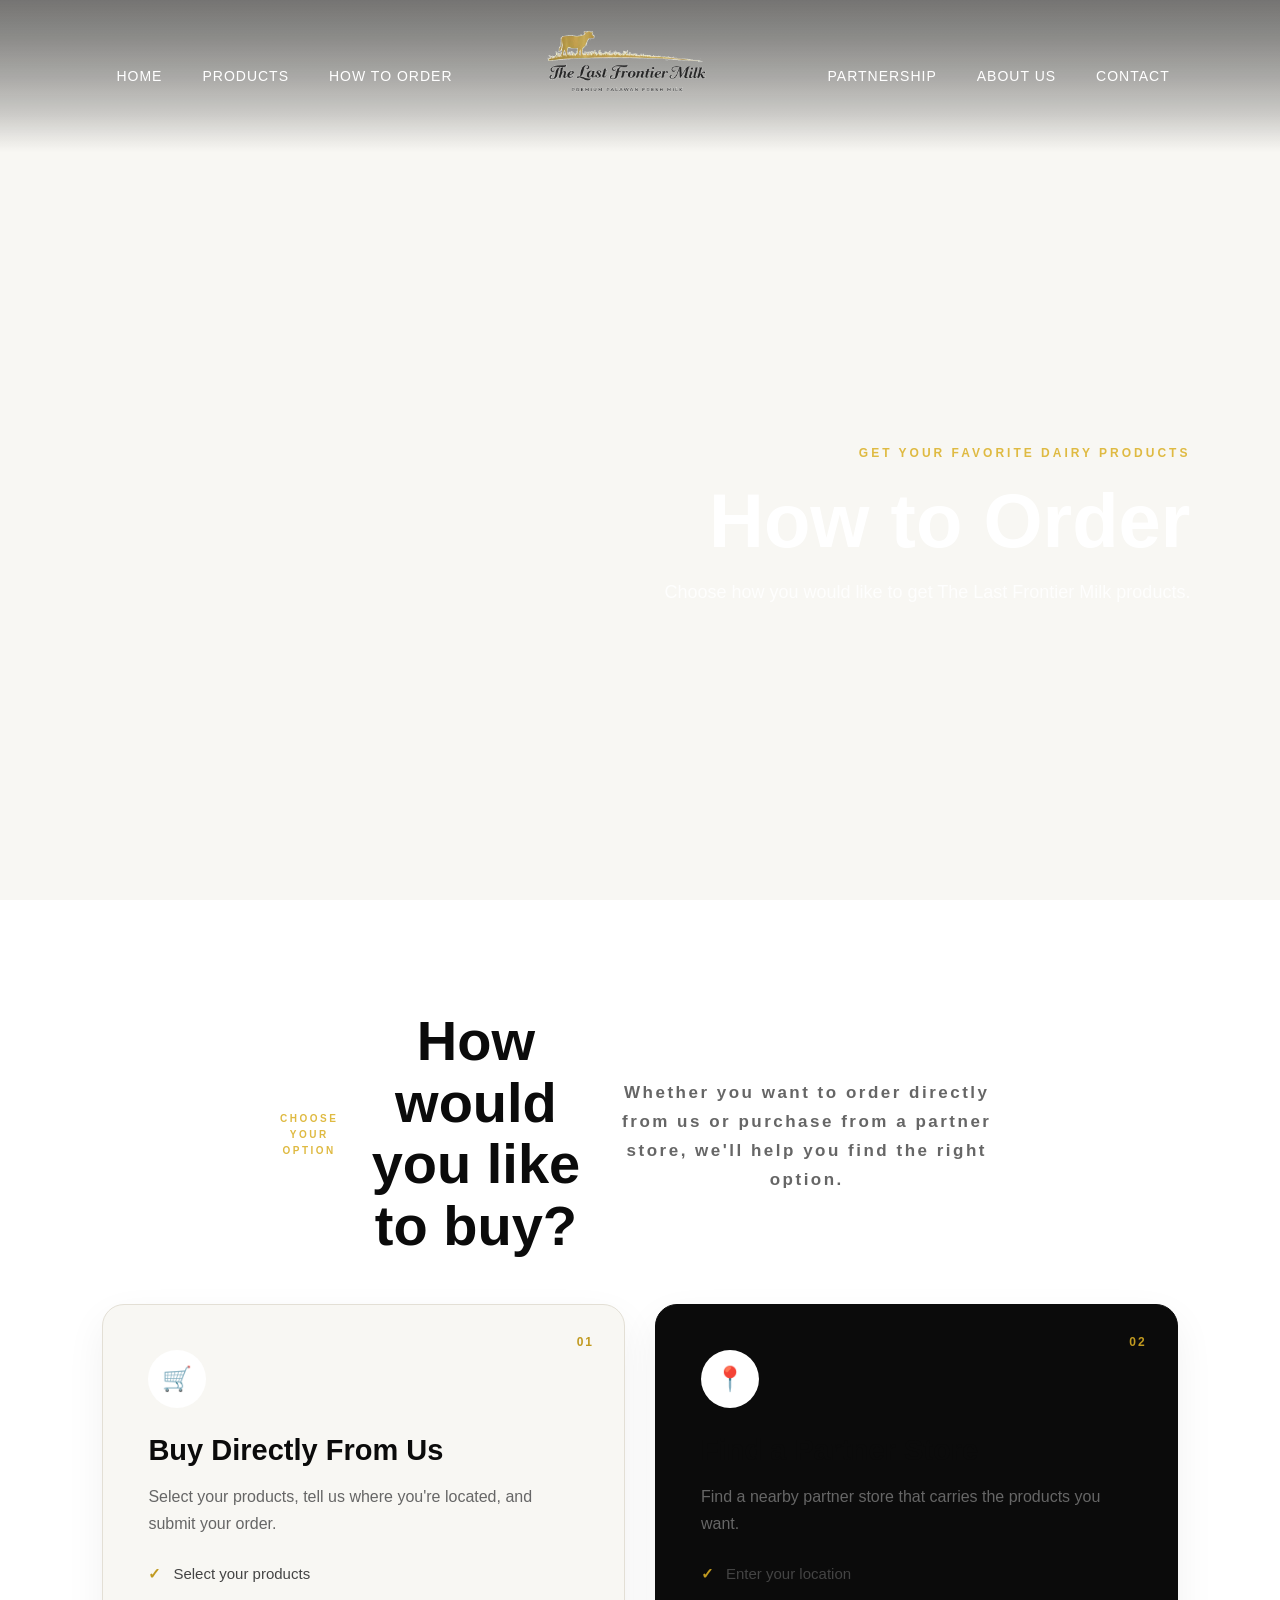
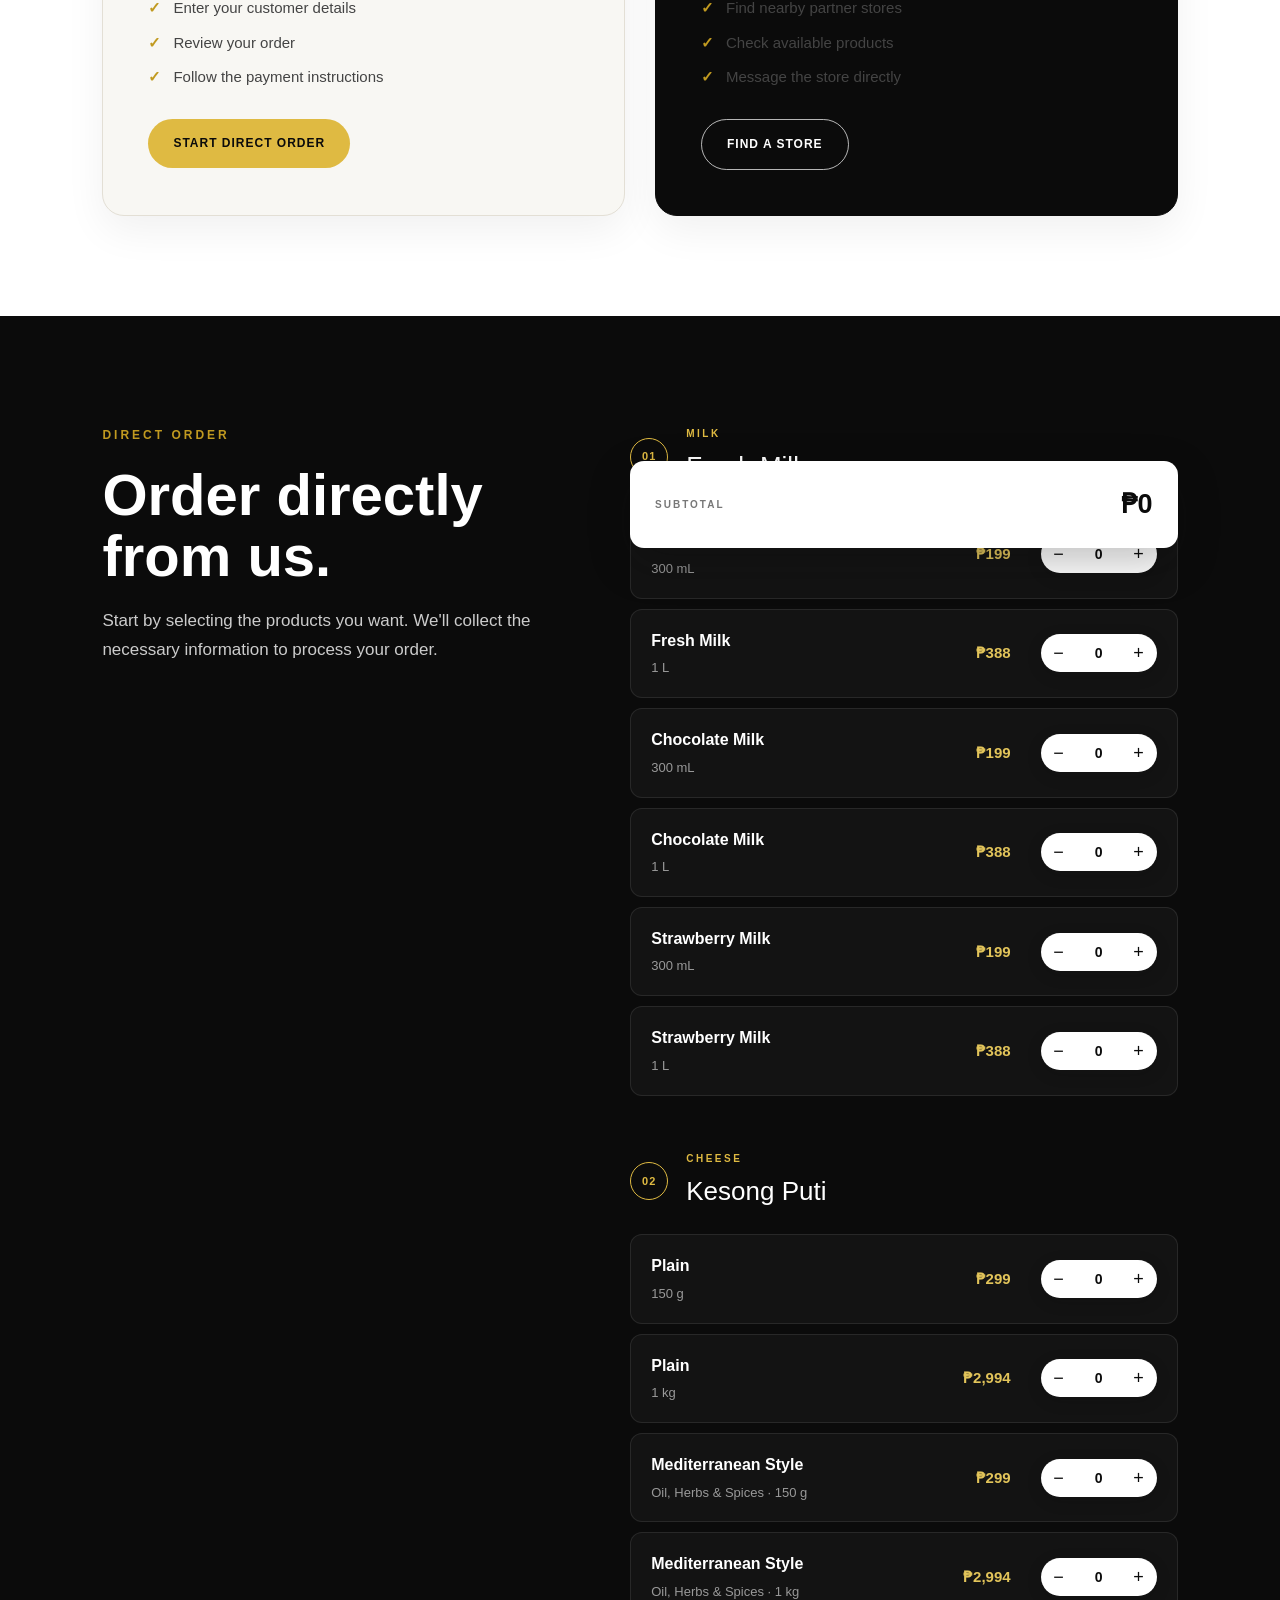
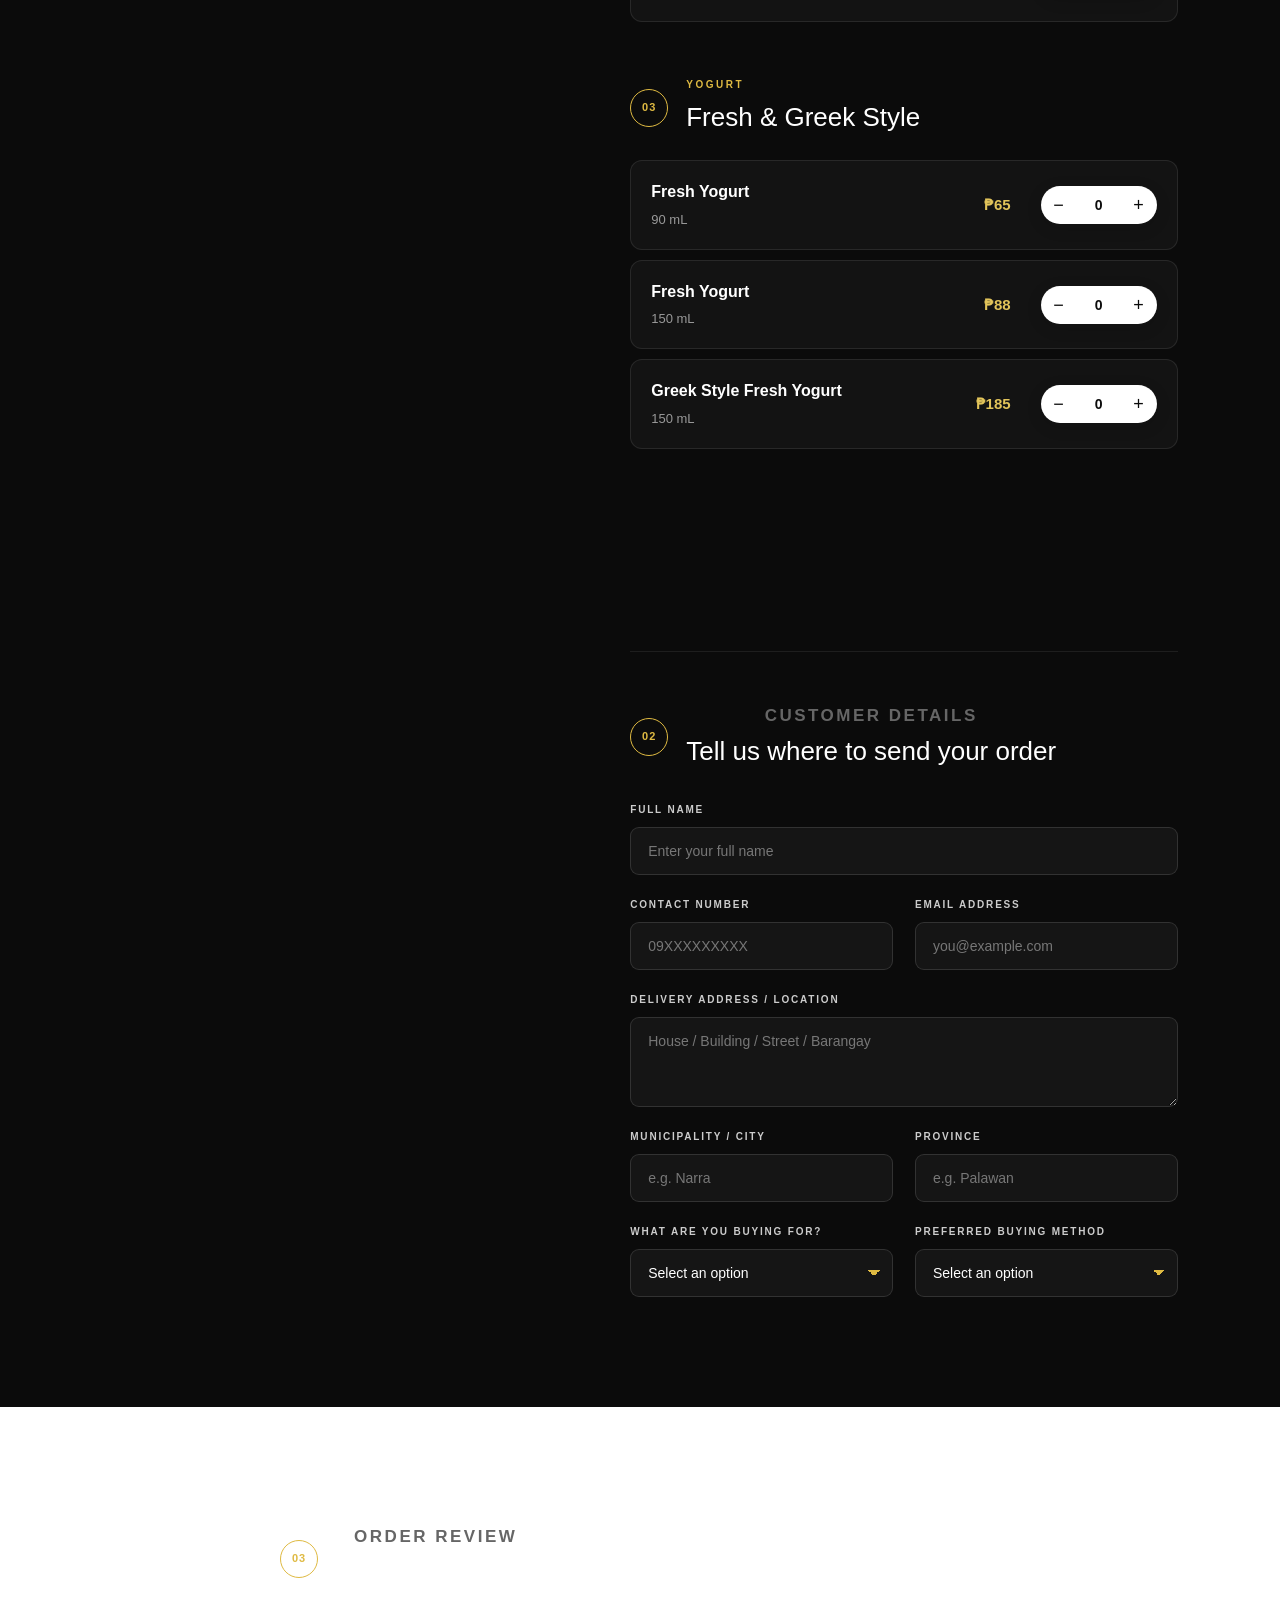
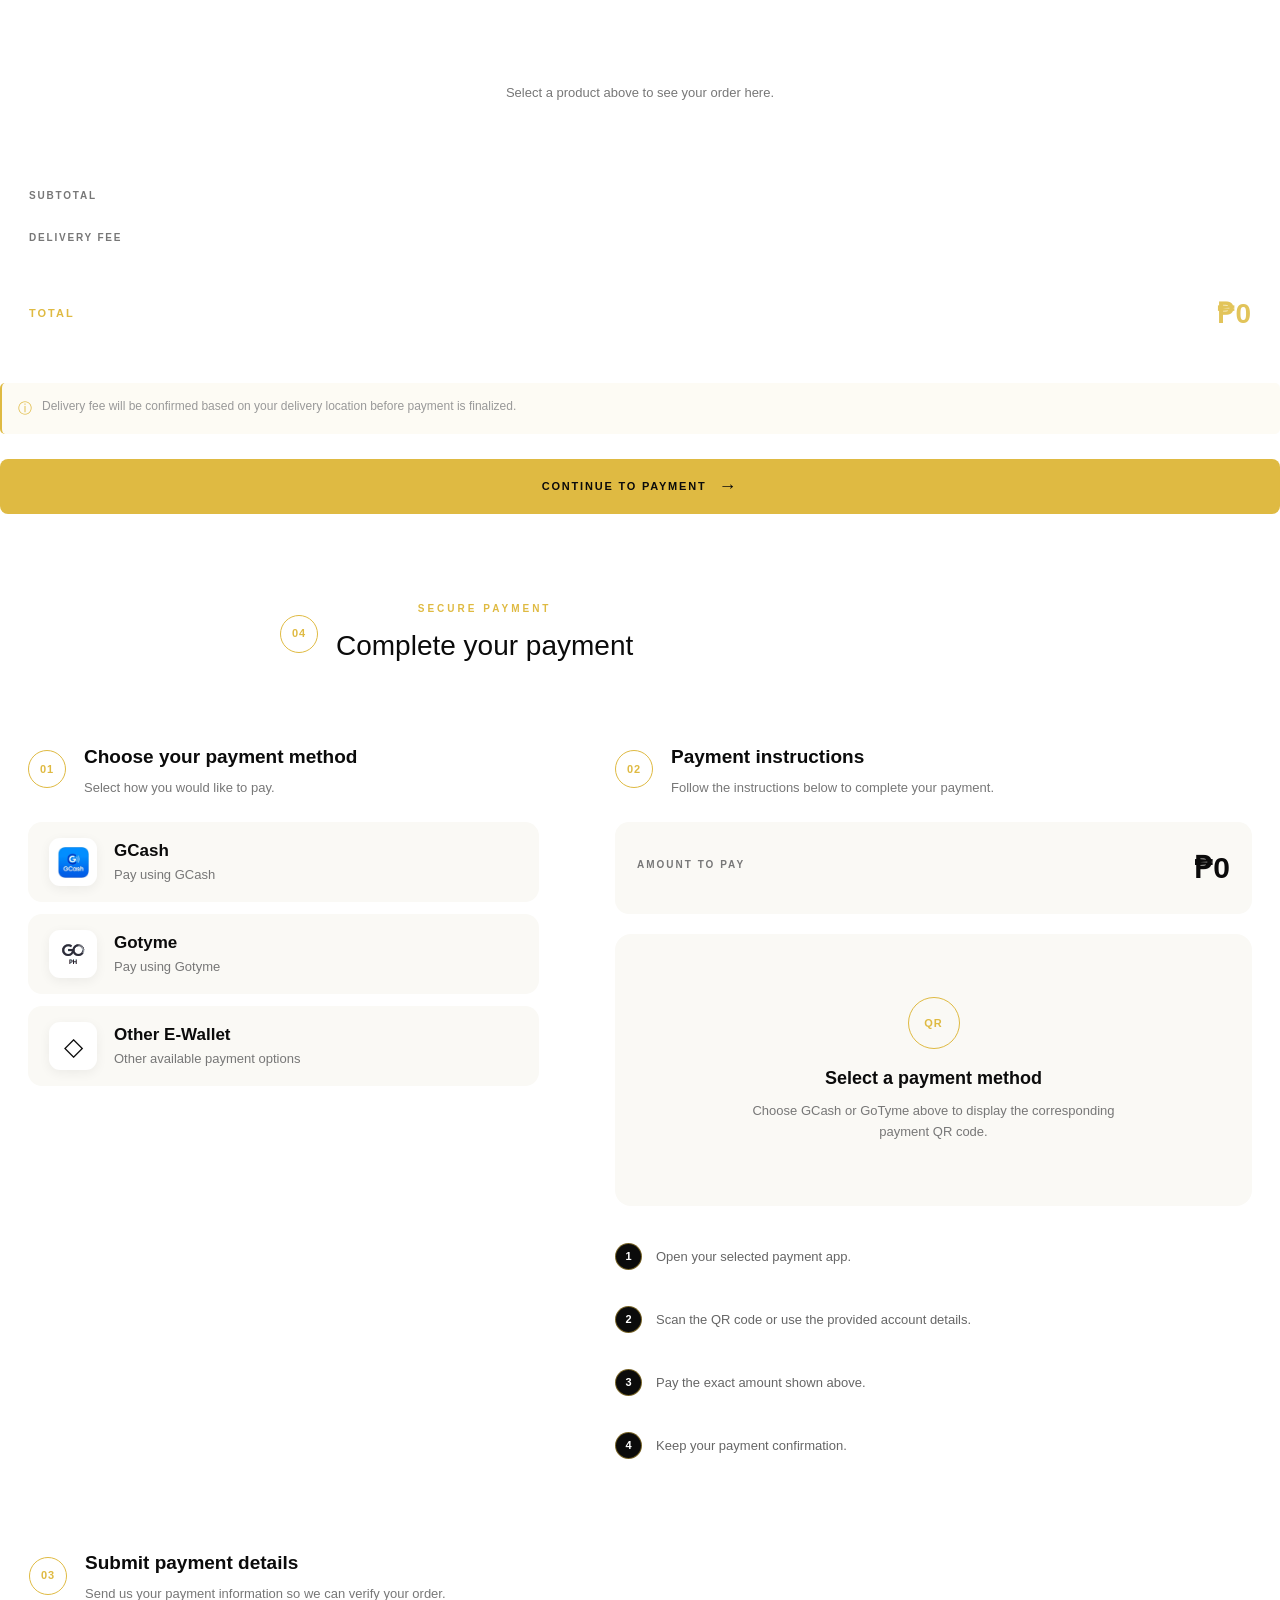
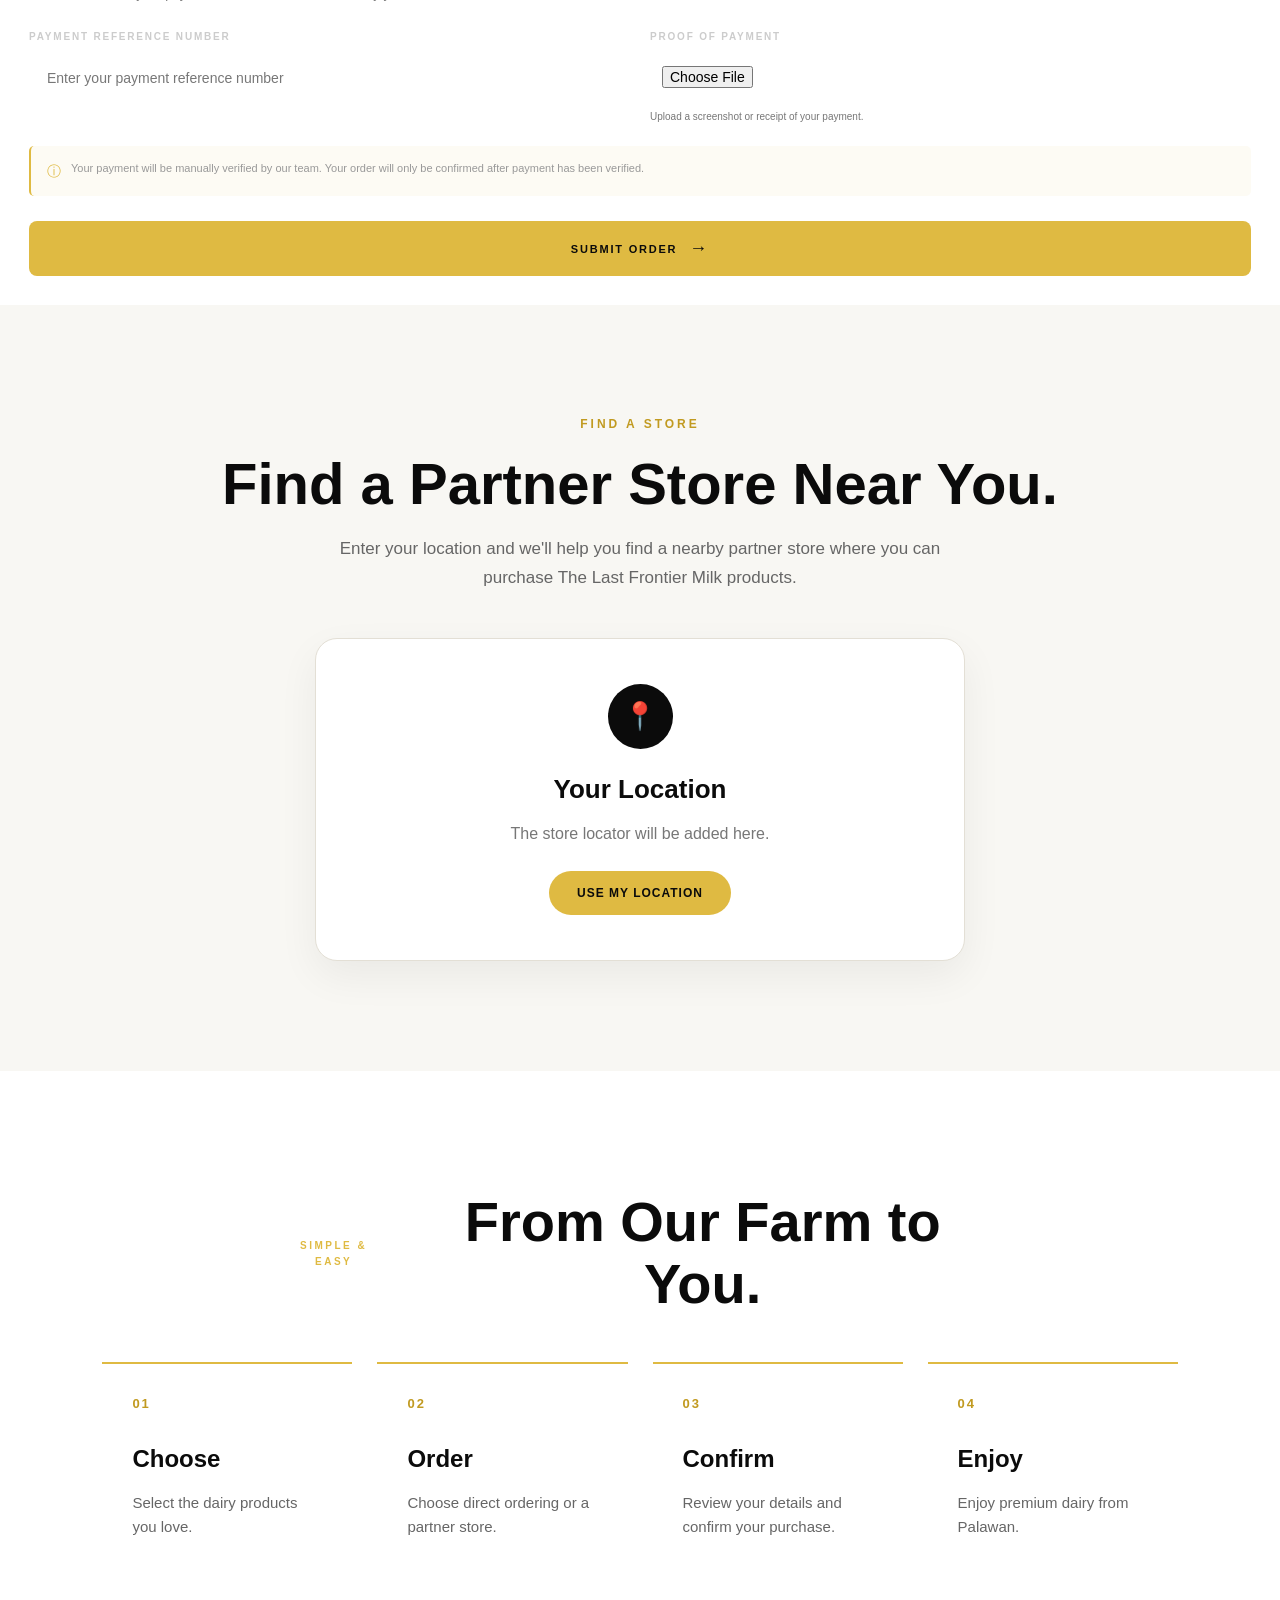
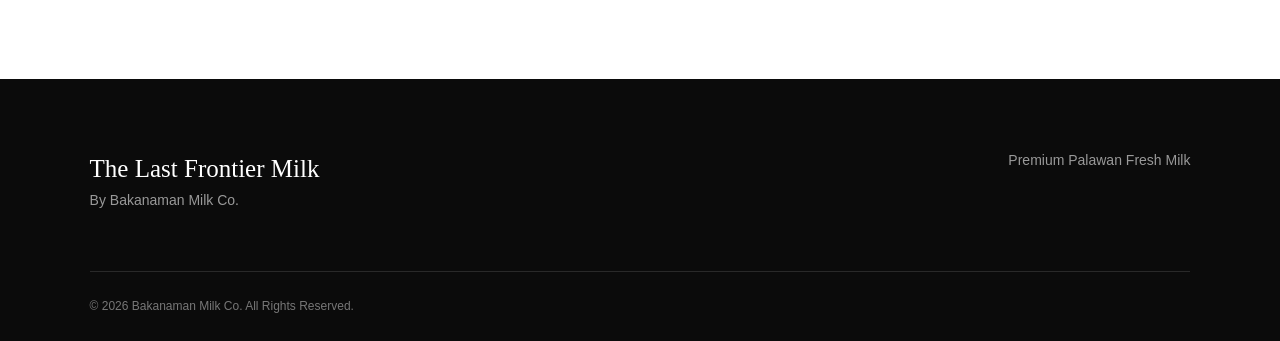
==== commit fe7b9972: "Add video hero, centered nav, and brand color tokens Hero: - Add promotion.mp4 as a looping backgrou" ====
--- a/order.html
+++ b/order.html
@@ -28,6 +28,22 @@
 
         <nav class="navbar">
 
+            <ul class="nav-links nav-links-left">
+
+                <li>
+                    <a href="index.html">Home</a>
+                </li>
+
+                <li>
+                    <a href="products.html">Products</a>
+                </li>
+
+                <li>
+                    <a href="order.html">How to Order</a>
+                </li>
+
+            </ul>
+
             <a href="index.html" class="logo">
 
                 <img src="images/the-last-frontier-milk-logo-transparent.png"
@@ -35,55 +51,21 @@
 
             </a>
 
-
-            <div class="nav-menu">
-
-                <ul class="nav-links">
-
-                    <li>
-                        <a href="index.html">
-                            Home
-                        </a>
-                    </li>
-
-                    <li>
-                        <a href="products.html">
-                            Products
-                        </a>
-                    </li>
-
-                    <li>
-                        <a href="order.html">
-                            How to Order
-                        </a>
-                    </li>
-
-                    <li>
-                        <a href="partnership.html">
-                            Partnership
-                        </a>
-                    </li>
-
-                    <li>
-                        <a href="about.html">
-                            About Us
-                        </a>
-                    </li>
-
-                    <li>
-                        <a href="contact.html">
-                            Contact
-                        </a>
-                    </li>
-
-                </ul>
-
-
-                <a href="order.html" class="order-button">
-                    ORDER NOW
-                </a>
-
-            </div>
+            <ul class="nav-links nav-links-right">
+
+                <li>
+                    <a href="partnership.html">Partnership</a>
+                </li>
+
+                <li>
+                    <a href="about.html">About Us</a>
+                </li>
+
+                <li>
+                    <a href="contact.html">Contact</a>
+                </li>
+
+            </ul>
 
         </nav>
 
@@ -99,6 +81,10 @@
         <!-- ORDER HERO -->
 
         <section class="order-hero">
+
+            <video class="hero-bg" autoplay muted loop playsinline>
+                <source src="assets/videos/promotion.mp4" type="video/mp4" />
+            </video>
 
             <div class="order-hero-content">
 
--- a/css/style.css
+++ b/css/style.css
@@ -12,14 +12,53 @@
     box-sizing: border-box;
 }
 
+:root {
+    --header-h: 152px;
+
+    /* ---------- BRAND GOLD ---------- */
+
+    --gold-200: #f7e9a8;
+    --gold-300: #e8d99d;
+    --gold-400: #e6c454;
+    --gold-500: #dfba42;
+    --gold-600: #e2c45a;
+    --gold-700: #c19a20;
+    --gold-800: #9d8239;
+
+    --gold-rgb: 223, 186, 66;
+
+    /* ---------- NEUTRALS ---------- */
+
+    --white: #ffffff;
+    --off-white: #faf9f5;
+    --cream: #f8f7f3;
+
+    --ink: #0b0b0b;
+    --ink-rgb: 11, 11, 11;
+
+    --gray-200: #e5e5e5;
+    --gray-300: #cccccc;
+    --gray-400: #999999;
+    --gray-500: #777777;
+    --gray-600: #666666;
+    --gray-700: #444444;
+    --gray-800: #292929;
+
+    --border-soft: var(--gray-200);
+    --border-cream: #e3dfd5;
+    --cream-warm: #f7f5ee;
+
+    --white-rgb: 255, 255, 255;
+}
+
 html {
     scroll-behavior: smooth;
 }
 
 body {
     font-family: "Inter", Arial, sans-serif;
-    color: #111111;
-    background: #ffffff;
+    color: var(--ink);
+    background: var(--white);
     line-height: 1.6;
 }
 
@@ -44,7 +83,15 @@
    ========================================= */
 
 .hero {
-    min-height: 720px;
+    position: relative;
+
+    z-index: 0;
+
+    min-height: 100vh;
+
+    margin-top: calc(-1 * var(--header-h));
+
+    padding-top: calc(var(--header-h) + 80px);
 
     display: grid;
 
@@ -52,18 +99,38 @@
 
     align-items: center;
 
-    max-width: 1400px;
-
-    margin: 0 auto;
-
-    padding: 80px 7%;
+    max-width: 100%;
+
+    padding-left: 7%;
+
+    padding-right: 7%;
+
+    padding-bottom: 80px;
 
     background:
         radial-gradient(
             circle at 80% 45%,
-            rgba(212, 175, 55, 0.10),
+            rgba(var(--gold-rgb), 0.10),
             transparent 35%
         );
+}
+
+/* ---------- HERO BACKGROUND VIDEO ---------- */
+
+.hero-bg {
+    position: absolute;
+
+    inset: 0;
+
+    width: 100%;
+
+    height: 100%;
+
+    object-fit: cover;
+
+    z-index: -1;
+
+    pointer-events: none;
 }
 
 /* =========================================
@@ -71,24 +138,31 @@
    ========================================= */
 
 header {
-    position: sticky;
-    top: 0;
+    position: relative;
+
     z-index: 1000;
 
-    background: #ffffff;
-
-    border-bottom: 1px solid rgba(201, 162, 39, 0.35);
+    background: linear-gradient(
+        to bottom,
+        rgba(9, 9, 9, 0.55) 0%,
+        rgba(9, 9, 9, 0.45) 25%,
+        rgba(9, 9, 9, 0.33) 50%,
+        rgba(9, 9, 9, 0.19) 75%,
+        rgba(9, 9, 9, 0.07) 90%,
+        rgba(9, 9, 9, 0) 100%
+    );
 }
 
 .navbar {
     max-width: 1440px;
-    height: 96px;
+    height: var(--header-h);
 
     margin: 0 auto;
     padding: 0 42px;
 
     display: flex;
     align-items: center;
+    justify-content: center;
 
     gap: 35px;
 }
@@ -97,7 +171,11 @@
 /* ---------- LOGO ---------- */
 
 .logo {
-    width: 220px;
+    width: 265px;
+
+    margin-left: 20px;
+
+    margin-right: 20px;
 
     display: flex;
     align-items: center;
@@ -106,7 +184,7 @@
 }
 
 .logo img {
-    width: 195px;
+    width: 240px;
     height: auto;
 
     display: block;
@@ -117,23 +195,16 @@
 
 /* ---------- NAVIGATION AREA ---------- */
 
-.nav-menu {
+.nav-links-left {
     flex: 1;
 
-    height: 62px;
-
-    padding: 0 10px 0 30px;
-
-    display: flex;
-    align-items: center;
-    justify-content: space-between;
-
-    background: #090909;
-
-    border-radius: 999px;
-
-    box-shadow:
-        0 8px 25px rgba(0, 0, 0, 0.10);
+    justify-content: flex-end;
+}
+
+.nav-links-right {
+    flex: 1;
+
+    justify-content: flex-start;
 }
 
 
@@ -144,18 +215,18 @@
 
     align-items: center;
 
-    gap: 28px;
+    gap: 40px;
 }
 
 .nav-links a {
     position: relative;
 
-    color: #ffffff;
-
-    font-size: 12px;
-    font-weight: 500;
-
-    letter-spacing: 0.8px;
+    color: var(--white);
+
+    font-size: 14px;
+    font-weight: 300;
+
+    letter-spacing: 1px;
 
     text-transform: uppercase;
 
@@ -175,13 +246,13 @@
     width: 0;
     height: 1px;
 
-    background: #d4af37;
+    background: var(--gold-400);
 
     transition: width 0.25s ease;
 }
 
 .nav-links a:hover {
-    color: #d4af37;
+    color: var(--gold-400);
 }
 
 .nav-links a:hover::after {
@@ -200,9 +271,9 @@
 
     padding: 0 23px;
 
-    background: #d4af37;
-
-    color: #111111;
+    background: var(--gold-400);
+
+    color: var(--ink);
 
     border-radius: 999px;
 
@@ -220,18 +291,24 @@
 }
 
 .order-button:hover {
-    background: #f1df8a;
+    background: var(--gold-200);
 
     transform: translateY(-1px);
 
     box-shadow:
-        0 5px 15px rgba(212, 175, 55, 0.25);
+        0 5px 15px rgba(var(--gold-rgb), 0.25);
 }
 
 /* ---------- HERO TEXT ---------- */
 
 .hero-content {
     max-width: 600px;
+
+    grid-column: 2;
+
+    justify-self: end;
+
+    text-align: right;
 }
 
 .eyebrow {
@@ -241,9 +318,13 @@
 
     letter-spacing: 3px;
 
-    color: #b18a17;
+    color: var(--gold-700);
 
     margin-bottom: 20px;
+}
+
+.hero .eyebrow {
+    color: var(--gold-500);
 }
 
 .hero h1 {
@@ -257,13 +338,15 @@
 
     letter-spacing: -3px;
 
+    color: var(--white);
+
     margin-bottom: 30px;
 }
 
 .hero-text {
     max-width: 480px;
 
-    color: #555555;
+    color: rgba(var(--white-rgb), 0.85);
 
     font-size: 18px;
 
@@ -279,6 +362,8 @@
     gap: 15px;
 
     flex-wrap: wrap;
+
+    justify-content: flex-end;
 }
 
 .button {
@@ -296,25 +381,25 @@
 }
 
 .button-gold {
-    background: #c9a227;
-
-    color: #ffffff;
+    background: var(--gold-500);
+
+    color: var(--white);
 }
 
 .button-gold:hover {
-    background: #111111;
+    background: var(--ink);
 }
 
 .button-outline {
-    border: 1px solid #111111;
-
-    color: #111111;
+    border: 1px solid rgba(var(--white-rgb), 0.85);
+
+    color: var(--white);
 }
 
 .button-outline:hover {
-    background: #111111;
-
-    color: #ffffff;
+    background: var(--white);
+
+    color: var(--ink);
 }
 
 
@@ -348,8 +433,8 @@
     background:
         linear-gradient(
             135deg,
-            #d4af37,
-            #f1df8a
+            var(--gold-400),
+            var(--gold-200)
         );
 
     opacity: 0.75;
@@ -366,12 +451,12 @@
     width: 210px;
     height: 360px;
 
-    background: #ffffff;
+    background: var(--white);
 
     border-radius: 8px 8px 25px 25px;
 
     box-shadow:
-        0 25px 60px rgba(0, 0, 0, 0.18);
+        0 25px 60px rgba(var(--ink-rgb), 0.18);
 
     display: flex;
 
@@ -392,7 +477,7 @@
     width: 125px;
     height: 45px;
 
-    background: #111111;
+    background: var(--ink);
 
     border-radius: 5px 5px 0 0;
 }
@@ -404,7 +489,7 @@
 
     letter-spacing: 4px;
 
-    color: #c9a227;
+    color: var(--gold-500);
 
     transform: rotate(-90deg);
 }
@@ -415,7 +500,7 @@
    ========================================= */
 
 .products-preview {
-    background: #f7f7f5;
+    background: var(--off-white);
 
     padding: 110px 7%;
 }
@@ -442,7 +527,7 @@
 }
 
 .section-heading > p:last-child {
-    color: #666666;
+    color: var(--gray-600);
 
     font-size: 16px;
 }
@@ -464,7 +549,7 @@
 }
 
 .product-card {
-    background: #ffffff;
+    background: var(--white);
 
     padding: 25px;
 
@@ -479,7 +564,7 @@
     transform: translateY(-8px);
 
     box-shadow:
-        0 20px 50px rgba(0, 0, 0, 0.10);
+        0 20px 50px rgba(var(--ink-rgb), 0.10);
 }
 
 
@@ -499,11 +584,11 @@
     background:
         linear-gradient(
             135deg,
-            #111111,
-            #292929
+            var(--ink),
+            var(--gray-800)
         );
 
-    color: #d4af37;
+    color: var(--gold-400);
 
     font-family: Georgia, serif;
 
@@ -526,7 +611,7 @@
 }
 
 .product-card p {
-    color: #777777;
+    color: var(--gray-500);
 
     font-size: 14px;
 
@@ -534,7 +619,7 @@
 }
 
 .product-card a {
-    color: #b18a17;
+    color: var(--gold-700);
 
     font-size: 11px;
 
@@ -544,7 +629,7 @@
 }
 
 .product-card a:hover {
-    color: #111111;
+    color: var(--ink);
 }
 
 
@@ -553,9 +638,9 @@
    ========================================= */
 
 footer {
-    background: #0b0b0b;
-
-    color: #ffffff;
+    background: var(--ink);
+
+    color: var(--white);
 
     padding: 70px 7% 25px;
 }
@@ -581,7 +666,7 @@
 }
 
 .footer-content p {
-    color: #aaaaaa;
+    color: var(--gray-400);
 
     font-size: 14px;
 }
@@ -593,9 +678,9 @@
 
     padding-top: 25px;
 
-    border-top: 1px solid #333333;
-
-    color: #777777;
+    border-top: 1px solid var(--gray-800);
+
+    color: var(--gray-500);
 
     font-size: 12px;
 }
@@ -608,33 +693,31 @@
 @media (max-width: 1100px) {
 
     .navbar {
-        height: 88px;
+        height: 136px;
 
         padding: 0 25px;
 
         gap: 20px;
     }
 
+    :root {
+        --header-h: 136px;
+    }
+
     .logo {
-        width: 175px;
+        width: 215px;
     }
 
     .logo img {
-        width: 160px;
-    }
-
-    .nav-menu {
-        height: 58px;
-
-        padding-left: 22px;
+        width: 195px;
     }
 
     .nav-links {
-        gap: 18px;
+        gap: 24px;
     }
 
     .nav-links a {
-        font-size: 10px;
+        font-size: 12px;
     }
 
     .order-button {
@@ -653,16 +736,16 @@
 
 @media (max-width: 900px) {
 
-    header {
-        position: relative;
+    :root {
+        --header-h: 85px;
     }
 
     .navbar {
-        min-height: 85px;
+        min-height: var(--header-h);
 
         padding: 10px 5%;
 
-        justify-content: space-between;
+        justify-content: center;
     }
 
     .logo {
@@ -673,16 +756,6 @@
         width: 155px;
     }
 
-    .nav-menu {
-        background: transparent;
-
-        padding: 0;
-
-        min-height: auto;
-
-        flex: 0;
-    }
-
     .nav-links {
         display: none;
     }
@@ -699,10 +772,18 @@
 
         text-align: center;
 
-        padding: 70px 6%;
+        padding-left: 6%;
+
+        padding-right: 6%;
+
+        padding-top: calc(var(--header-h) + 70px);
+
+        padding-bottom: 70px;
     }
 
     .hero-content {
+        grid-column: 1;
+
         margin: 0 auto;
     }
 
@@ -767,7 +848,7 @@
     .hero {
         min-height: auto;
 
-        padding-top: 60px;
+        padding-top: calc(var(--header-h) + 60px);
 
         padding-bottom: 60px;
     }
@@ -818,12 +899,26 @@
 /* ---------- PRODUCTS HERO ---------- */
 
 .products-hero {
-    min-height: 360px;
-    padding: 80px 8%;
-    display: flex;
+    position: relative;
+    z-index: 0;
+    min-height: 100vh;
+    margin-top: calc(-1 * var(--header-h));
+    padding: calc(var(--header-h) + 80px) 7% 80px;
+    display: grid;
+    grid-template-columns: 1fr 1fr;
     align-items: center;
-    background: #f8f7f3;
-    border-bottom: 1px solid rgba(201, 162, 39, 0.25);
+    background: var(--cream);
+}
+
+.products-hero > div {
+    grid-column: 2;
+    max-width: 600px;
+    justify-self: end;
+    text-align: right;
+}
+
+.products-hero .eyebrow {
+    color: var(--gold-500);
 }
 
 .products-hero h1 {
@@ -831,7 +926,7 @@
     font-size: clamp(48px, 6vw, 78px);
     line-height: 1;
     font-weight: 700;
-    color: #0b0b0b;
+    color: var(--white);
 }
 
 .products-hero p:not(.eyebrow) {
@@ -839,7 +934,7 @@
     margin: 0;
     font-size: 18px;
     line-height: 1.7;
-    color: #555;
+    color: rgba(var(--white-rgb), 0.85);
 }
 
 
@@ -847,11 +942,11 @@
 
 .product-category {
     padding: 100px 8%;
-    background: #ffffff;
+    background: var(--white);
 }
 
 .alternate-section {
-    background: #f8f7f3;
+    background: var(--cream);
 }
 
 
@@ -866,7 +961,7 @@
 .category-heading h2 {
     margin: 8px 0 15px;
     font-size: clamp(38px, 5vw, 58px);
-    color: #0b0b0b;
+    color: var(--ink);
 }
 
 .category-heading p:not(.eyebrow) {
@@ -874,7 +969,7 @@
     max-width: 650px;
     font-size: 17px;
     line-height: 1.7;
-    color: #666;
+    color: var(--gray-600);
 }
 
 
@@ -893,16 +988,16 @@
 
 .product-item {
     overflow: hidden;
-    background: #ffffff;
-    border: 1px solid #e8e5dd;
+    background: var(--white);
+    border: 1px solid var(--border-cream);
     border-radius: 18px;
-    box-shadow: 0 12px 35px rgba(0, 0, 0, 0.06);
+    box-shadow: 0 12px 35px rgba(var(--ink-rgb), 0.06);
     transition: transform 0.3s ease, box-shadow 0.3s ease;
 }
 
 .product-item:hover {
     transform: translateY(-6px);
-    box-shadow: 0 18px 45px rgba(0, 0, 0, 0.11);
+    box-shadow: 0 18px 45px rgba(var(--ink-rgb), 0.11);
 }
 
 
@@ -918,8 +1013,8 @@
     font-weight: 700;
     letter-spacing: 3px;
 
-    color: #ffffff;
-    background: #111111;
+    color: var(--white);
+    background: var(--ink);
 }
 
 
@@ -927,8 +1022,8 @@
 
 .milk-image {
     background:
-        radial-gradient(circle at center, #ffffff 0%, #eeeeee 35%, #d6d6d6 100%);
-    color: #111111;
+        radial-gradient(circle at center, var(--white) 0%, var(--gray-200) 35%, var(--gray-300) 100%);
+    color: var(--ink);
 }
 
 .chocolate-image {
@@ -943,25 +1038,28 @@
 
 .cheese-image {
     background:
-        radial-gradient(circle at center, #fffdf0 0%, #e8d99d 55%, #9d8239 100%);
-    color: #111111;
+        radial-gradient(circle at center, var(--gold-200) 0%, var(--gold-300) 55%, var(--gold-800) 100%);
+    color: var(--ink);
 }
 
 .mediterranean-image {
     background:
-        radial-gradient(circle at center, #d8bd78 0%, #8b6d35 55%, #302714 100%);
-}
+        radial-gradient(circle at center, var(--gold-300) 0%, var(--gold-700) 55%, #302714 100%);
+}
+
+/* Product placeholder shades. These describe the product itself rather
+   than brand chrome, so they stay literal instead of using tokens. */
 
 .yogurt-image {
     background:
-        radial-gradient(circle at center, #ffffff 0%, #eeeeee 50%, #cccccc 100%);
-    color: #111111;
+        radial-gradient(circle at center, var(--white) 0%, var(--gray-200) 50%, var(--gray-300) 100%);
+    color: var(--ink);
 }
 
 .greek-image {
     background:
-        radial-gradient(circle at center, #ffffff 0%, #e2e2e2 45%, #a8a8a8 100%);
-    color: #111111;
+        radial-gradient(circle at center, var(--white) 0%, var(--gray-200) 45%, var(--gray-400) 100%);
+    color: var(--ink);
 }
 
 
@@ -978,13 +1076,13 @@
     font-size: 11px;
     font-weight: 700;
     letter-spacing: 2px;
-    color: #b18a18;
+    color: var(--gold-700);
 }
 
 .product-item-info h3 {
     margin: 0 0 10px;
     font-size: 25px;
-    color: #0b0b0b;
+    color: var(--ink);
 }
 
 .product-item-info p {
@@ -993,7 +1091,7 @@
 
     font-size: 15px;
     line-height: 1.6;
-    color: #666;
+    color: var(--gray-600);
 }
 
 
@@ -1001,7 +1099,7 @@
 
 .product-options {
     margin-bottom: 25px;
-    border-top: 1px solid #e5e5e5;
+    border-top: 1px solid var(--gray-200);
 }
 
 .product-options div {
@@ -1010,17 +1108,17 @@
     align-items: center;
 
     padding: 13px 0;
-    border-bottom: 1px solid #e5e5e5;
+    border-bottom: 1px solid var(--gray-200);
 }
 
 .product-options span {
     font-size: 14px;
-    color: #555;
+    color: var(--gray-600);
 }
 
 .product-options strong {
     font-size: 17px;
-    color: #111;
+    color: var(--ink);
 }
 
 
@@ -1034,13 +1132,13 @@
     letter-spacing: 1.2px;
     text-decoration: none;
 
-    color: #111111;
+    color: var(--ink);
 
     transition: color 0.2s ease;
 }
 
 .product-order:hover {
-    color: #b18a18;
+    color: var(--gold-700);
 }
 
 
@@ -1049,8 +1147,8 @@
 .products-cta {
     padding: 110px 8%;
     text-align: center;
-    background: #0b0b0b;
-    color: #ffffff;
+    background: var(--ink);
+    color: var(--white);
 }
 
 .products-cta h2 {
@@ -1059,7 +1157,7 @@
     font-size: clamp(38px, 5vw, 60px);
     line-height: 1.08;
 
-    color: #ffffff;
+    color: var(--white);
 }
 
 .products-cta p:not(.eyebrow) {
@@ -1069,7 +1167,7 @@
     font-size: 17px;
     line-height: 1.7;
 
-    color: #cccccc;
+    color: var(--gray-300);
 }
 
 .products-cta .button {
@@ -1091,8 +1189,16 @@
 @media (max-width: 650px) {
 
     .products-hero {
-        min-height: 300px;
-        padding: 65px 7%;
+        min-height: auto;
+        padding: calc(var(--header-h) + 65px) 7% 65px;
+        grid-template-columns: 1fr;
+        text-align: center;
+    }
+
+    .products-hero > div {
+        grid-column: 1;
+        margin: 0 auto;
+        text-align: center;
     }
 
     .products-hero h1 {
@@ -1129,40 +1235,15 @@
 
 /* ---------- ORDER HERO ---------- */
 
-.order-hero {
-    min-height: 400px;
-    padding: 90px 8%;
-    display: flex;
-    align-items: center;
-    background: #f8f7f3;
-    border-bottom: 1px solid rgba(201, 162, 39, 0.25);
-}
-
-.order-hero-content {
-    max-width: 800px;
-}
-
-.order-hero h1 {
-    margin: 10px 0 18px;
-    font-size: clamp(52px, 7vw, 82px);
-    line-height: 1;
-    color: #0b0b0b;
-}
-
-.order-hero p:not(.eyebrow) {
-    max-width: 650px;
-    margin: 0;
-    font-size: 19px;
-    line-height: 1.7;
-    color: #555;
-}
+/* .order-hero is defined in order.css, which loads after this file
+   on order.html and would override anything set here. */
 
 
 /* ---------- ORDER OPTIONS ---------- */
 
 .order-options {
     padding: 100px 8%;
-    background: #ffffff;
+    background: var(--white);
 }
 
 .order-section-heading {
@@ -1175,7 +1256,7 @@
     margin: 10px 0 18px;
     font-size: clamp(38px, 5vw, 58px);
     line-height: 1.1;
-    color: #0b0b0b;
+    color: var(--ink);
 }
 
 .order-section-heading p:not(.eyebrow) {
@@ -1183,7 +1264,7 @@
     margin: 0 auto;
     font-size: 17px;
     line-height: 1.7;
-    color: #666;
+    color: var(--gray-600);
 }
 
 
@@ -1206,11 +1287,11 @@
     padding: 45px;
     overflow: hidden;
 
-    background: #f8f7f3;
-    border: 1px solid #e4e0d6;
+    background: var(--cream);
+    border: 1px solid var(--border-cream);
     border-radius: 22px;
 
-    box-shadow: 0 15px 40px rgba(0, 0, 0, 0.06);
+    box-shadow: 0 15px 40px rgba(var(--ink-rgb), 0.06);
 
     transition:
         transform 0.3s ease,
@@ -1219,28 +1300,28 @@
 
 .order-option-card:hover {
     transform: translateY(-7px);
-    box-shadow: 0 20px 50px rgba(0, 0, 0, 0.11);
+    box-shadow: 0 20px 50px rgba(var(--ink-rgb), 0.11);
 }
 
 
 /* ---------- DARK OPTION ---------- */
 
 .dark-option {
-    background: #0b0b0b;
-    border-color: #0b0b0b;
-    color: #ffffff;
+    background: var(--ink);
+    border-color: var(--ink);
+    color: var(--white);
 }
 
 .dark-option h3 {
-    color: #ffffff;
+    color: var(--white);
 }
 
 .dark-option p {
-    color: #cfcfcf;
+    color: var(--gray-300);
 }
 
 .dark-option li {
-    color: #dddddd;
+    color: var(--gray-200);
 }
 
 
@@ -1255,7 +1336,7 @@
     font-weight: 700;
     letter-spacing: 2px;
 
-    color: #b18a18;
+    color: var(--gold-700);
 }
 
 
@@ -1271,16 +1352,16 @@
     align-items: center;
     justify-content: center;
 
-    background: #ffffff;
+    background: var(--white);
     border-radius: 50%;
 
     font-size: 24px;
 
-    box-shadow: 0 5px 15px rgba(0, 0, 0, 0.08);
+    box-shadow: 0 5px 15px rgba(var(--ink-rgb), 0.08);
 }
 
 .dark-option .option-icon {
-    background: #ffffff;
+    background: var(--white);
 }
 
 
@@ -1292,7 +1373,7 @@
     font-size: 30px;
     line-height: 1.2;
 
-    color: #0b0b0b;
+    color: var(--ink);
 }
 
 .order-option-card p {
@@ -1301,7 +1382,7 @@
     font-size: 16px;
     line-height: 1.7;
 
-    color: #666;
+    color: var(--gray-600);
 }
 
 
@@ -1323,7 +1404,7 @@
     font-size: 15px;
     line-height: 1.5;
 
-    color: #444;
+    color: var(--gray-700);
 }
 
 .order-option-card li::before {
@@ -1334,7 +1415,7 @@
 
     font-weight: 700;
 
-    color: #b18a18;
+    color: var(--gold-700);
 }
 
 
@@ -1345,7 +1426,7 @@
 
     padding: 15px 25px;
 
-    border: 1px solid rgba(255, 255, 255, 0.7);
+    border: 1px solid rgba(var(--white-rgb), 0.7);
     border-radius: 999px;
 
     font-size: 12px;
@@ -1353,14 +1434,14 @@
     letter-spacing: 1px;
     text-decoration: none;
 
-    color: #ffffff;
+    color: var(--white);
 
     transition: all 0.25s ease;
 }
 
 .button-outline-light:hover {
-    background: #ffffff;
-    color: #0b0b0b;
+    background: var(--white);
+    color: var(--ink);
 }
 
 
@@ -1369,8 +1450,8 @@
 .order-form-section {
     padding: 110px 8%;
 
-    background: #0b0b0b;
-    color: #ffffff;
+    background: var(--ink);
+    color: var(--white);
 
     display: grid;
     grid-template-columns: 0.9fr 1.1fr;
@@ -1390,7 +1471,7 @@
     font-size: clamp(38px, 5vw, 60px);
     line-height: 1.05;
 
-    color: #ffffff;
+    color: var(--white);
 }
 
 .order-form-intro p:not(.eyebrow) {
@@ -1401,7 +1482,7 @@
     font-size: 17px;
     line-height: 1.7;
 
-    color: #cfcfcf;
+    color: var(--gray-300);
 }
 
 
@@ -1417,7 +1498,7 @@
 
     padding: 28px 0;
 
-    border-bottom: 1px solid rgba(255, 255, 255, 0.15);
+    border-bottom: 1px solid rgba(var(--white-rgb), 0.15);
 }
 
 .placeholder-step:first-child {
@@ -1431,7 +1512,7 @@
     font-weight: 700;
     letter-spacing: 2px;
 
-    color: #c9a227;
+    color: var(--gold-500);
 }
 
 .placeholder-step h3 {
@@ -1439,7 +1520,7 @@
 
     font-size: 21px;
 
-    color: #ffffff;
+    color: var(--white);
 }
 
 .placeholder-step p {
@@ -1448,7 +1529,7 @@
     font-size: 15px;
     line-height: 1.6;
 
-    color: #a9a9a9;
+    color: var(--gray-400);
 }
 
 
@@ -1457,7 +1538,7 @@
 .partner-store-section {
     padding: 110px 8%;
 
-    background: #f8f7f3;
+    background: var(--cream);
 
     text-align: center;
 }
@@ -1473,7 +1554,7 @@
     font-size: clamp(40px, 5vw, 60px);
     line-height: 1.05;
 
-    color: #0b0b0b;
+    color: var(--ink);
 }
 
 .partner-store-content > p:not(.eyebrow) {
@@ -1484,7 +1565,7 @@
     font-size: 17px;
     line-height: 1.7;
 
-    color: #666;
+    color: var(--gray-600);
 }
 
 
@@ -1496,12 +1577,12 @@
 
     padding: 45px 35px;
 
-    background: #ffffff;
-
-    border: 1px solid #e3dfd5;
+    background: var(--white);
+
+    border: 1px solid var(--border-cream);
     border-radius: 22px;
 
-    box-shadow: 0 15px 40px rgba(0, 0, 0, 0.06);
+    box-shadow: 0 15px 40px rgba(var(--ink-rgb), 0.06);
 }
 
 .location-icon {
@@ -1514,7 +1595,7 @@
     align-items: center;
     justify-content: center;
 
-    background: #0b0b0b;
+    background: var(--ink);
 
     border-radius: 50%;
 
@@ -1526,13 +1607,13 @@
 
     font-size: 26px;
 
-    color: #0b0b0b;
+    color: var(--ink);
 }
 
 .location-placeholder p {
     margin: 0 0 25px;
 
-    color: #777;
+    color: var(--gray-500);
 }
 
 
@@ -1544,13 +1625,13 @@
     border: none;
     border-radius: 999px;
 
-    background: #c9a227;
+    background: var(--gold-500);
 
     font-size: 12px;
     font-weight: 700;
     letter-spacing: 1px;
 
-    color: #111111;
+    color: var(--ink);
 
     cursor: pointer;
 
@@ -1558,8 +1639,8 @@
 }
 
 .location-button:hover {
-    background: #111111;
-    color: #ffffff;
+    background: var(--ink);
+    color: var(--white);
 }
 
 
@@ -1568,7 +1649,7 @@
 .order-steps {
     padding: 110px 8%;
 
-    background: #ffffff;
+    background: var(--white);
 }
 
 .steps-grid {
@@ -1584,7 +1665,7 @@
 .step {
     padding: 30px;
 
-    border-top: 2px solid #c9a227;
+    border-top: 2px solid var(--gold-500);
 }
 
 .step > span {
@@ -1596,7 +1677,7 @@
     font-weight: 700;
     letter-spacing: 2px;
 
-    color: #b18a18;
+    color: var(--gold-700);
 }
 
 .step h3 {
@@ -1604,7 +1685,7 @@
 
     font-size: 24px;
 
-    color: #0b0b0b;
+    color: var(--ink);
 }
 
 .step p {
@@ -1613,7 +1694,7 @@
     font-size: 15px;
     line-height: 1.6;
 
-    color: #666;
+    color: var(--gray-600);
 }
 
 
@@ -1642,11 +1723,6 @@
 
 
 @media (max-width: 600px) {
-
-    .order-hero {
-        min-height: 330px;
-        padding: 70px 7%;
-    }
 
     .order-options,
     .order-form-section,
--- a/css/order.css
+++ b/css/order.css
@@ -4,23 +4,33 @@
    ========================================================= */
 
 .order-hero {
-    min-height: 380px;
-    padding: 80px 8%;
-    display: flex;
-    align-items: center;
-    background: #f8f7f3;
-    border-bottom: 1px solid rgba(201, 162, 39, 0.25);
+    position: relative;
+    z-index: 0;
+    min-height: 100vh;
+    margin-top: calc(-1 * var(--header-h));
+    padding: calc(var(--header-h) + 80px) 7% 80px;
+    display: grid;
+    grid-template-columns: 1fr 1fr;
+    align-items: center;
+    background: var(--cream);
 }
 
 .order-hero-content {
+    grid-column: 2;
     max-width: 760px;
+    justify-self: end;
+    text-align: right;
+}
+
+.order-hero .eyebrow {
+    color: var(--gold-500);
 }
 
 .order-hero h1 {
     margin: 12px 0 18px;
     font-size: clamp(48px, 6vw, 76px);
     line-height: 1;
-    color: #0b0b0b;
+    color: var(--white);
 }
 
 .order-hero p:not(.eyebrow) {
@@ -28,7 +38,7 @@
     margin: 0;
     font-size: 18px;
     line-height: 1.7;
-    color: #555;
+    color: rgba(var(--white-rgb), 0.85);
 }
 
 
@@ -38,7 +48,7 @@
 
 .order-options {
     padding: 100px 8%;
-    background: #ffffff;
+    background: var(--white);
 }
 
 .order-section-heading {
@@ -51,7 +61,7 @@
     margin: 10px 0 18px;
     font-size: clamp(36px, 5vw, 56px);
     line-height: 1.1;
-    color: #0b0b0b;
+    color: var(--ink);
 }
 
 .order-section-heading p:not(.eyebrow) {
@@ -59,7 +69,7 @@
     margin: 0 auto;
     font-size: 17px;
     line-height: 1.7;
-    color: #666;
+    color: var(--gray-600);
 }
 
 
@@ -81,36 +91,36 @@
 
     padding: 45px;
 
-    background: #f8f7f3;
-
-    border: 1px solid #e5e0d5;
+    background: var(--cream);
+
+    border: 1px solid var(--border-cream);
     border-radius: 22px;
 
-    box-shadow: 0 15px 40px rgba(0, 0, 0, 0.06);
+    box-shadow: 0 15px 40px rgba(var(--ink-rgb), 0.06);
 
     transition: 0.3s ease;
 }
 
 .order-option-card:hover {
     transform: translateY(-5px);
-    box-shadow: 0 20px 45px rgba(0, 0, 0, 0.1);
+    box-shadow: 0 20px 45px rgba(var(--ink-rgb), 0.1);
 }
 
 
 /* Dark card */
 
 .dark-option {
-    background: #0b0b0b;
-    border-color: #0b0b0b;
+    background: var(--ink);
+    border-color: var(--ink);
 }
 
 .dark-option h3 {
-    color: #ffffff;
+    color: var(--white);
 }
 
 .dark-option p,
 .dark-option li {
-    color: #cccccc;
+    color: var(--gray-300);
 }
 
 
@@ -125,7 +135,7 @@
     font-weight: 700;
     letter-spacing: 2px;
 
-    color: #b18a18;
+    color: var(--gold-700);
 }
 
 
@@ -141,7 +151,7 @@
     align-items: center;
     justify-content: center;
 
-    background: #ffffff;
+    background: var(--white);
     border-radius: 50%;
 
     font-size: 24px;
@@ -156,7 +166,7 @@
     font-size: 29px;
     line-height: 1.2;
 
-    color: #0b0b0b;
+    color: var(--ink);
 }
 
 .order-option-card p {
@@ -165,7 +175,7 @@
     font-size: 16px;
     line-height: 1.7;
 
-    color: #666;
+    color: var(--gray-600);
 }
 
 
@@ -187,7 +197,7 @@
     font-size: 15px;
     line-height: 1.5;
 
-    color: #444;
+    color: var(--gray-700);
 }
 
 .order-option-card li::before {
@@ -198,7 +208,7 @@
 
     font-weight: 700;
 
-    color: #b18a18;
+    color: var(--gold-700);
 }
 
 
@@ -221,13 +231,13 @@
 }
 
 .order-option-card .button-gold {
-    background: #c9a227;
-    color: #111111;
+    background: var(--gold-500);
+    color: var(--ink);
 }
 
 .order-option-card .button-gold:hover {
-    background: #111111;
-    color: #ffffff;
+    background: var(--ink);
+    color: var(--white);
 }
 
 .button-outline-light {
@@ -235,7 +245,7 @@
 
     padding: 15px 25px;
 
-    border: 1px solid rgba(255, 255, 255, 0.7);
+    border: 1px solid rgba(var(--white-rgb), 0.7);
     border-radius: 999px;
 
     font-size: 12px;
@@ -244,14 +254,14 @@
 
     text-decoration: none;
 
-    color: #ffffff;
+    color: var(--white);
 
     transition: 0.25s ease;
 }
 
 .button-outline-light:hover {
-    background: #ffffff;
-    color: #111111;
+    background: var(--white);
+    color: var(--ink);
 }
 
 
@@ -266,8 +276,8 @@
     grid-template-columns: 0.9fr 1.1fr;
     gap: 80px;
 
-    background: #0b0b0b;
-    color: #ffffff;
+    background: var(--ink);
+    color: var(--white);
 }
 
 .order-form-intro {
@@ -280,7 +290,7 @@
     font-size: clamp(38px, 5vw, 58px);
     line-height: 1.05;
 
-    color: #ffffff;
+    color: var(--white);
 }
 
 .order-form-intro p:not(.eyebrow) {
@@ -291,7 +301,7 @@
     font-size: 17px;
     line-height: 1.7;
 
-    color: #cfcfcf;
+    color: var(--gray-300);
 }
 
 
@@ -307,7 +317,7 @@
 
     padding: 28px 0;
 
-    border-bottom: 1px solid rgba(255, 255, 255, 0.15);
+    border-bottom: 1px solid rgba(var(--white-rgb), 0.15);
 }
 
 .placeholder-step:first-child {
@@ -321,7 +331,7 @@
     font-weight: 700;
     letter-spacing: 2px;
 
-    color: #c9a227;
+    color: var(--gold-500);
 }
 
 .placeholder-step h3 {
@@ -329,7 +339,7 @@
 
     font-size: 21px;
 
-    color: #ffffff;
+    color: var(--white);
 }
 
 .placeholder-step p {
@@ -338,7 +348,7 @@
     font-size: 15px;
     line-height: 1.6;
 
-    color: #999999;
+    color: var(--gray-400);
 }
 
 
@@ -349,7 +359,7 @@
 .partner-store-section {
     padding: 110px 8%;
 
-    background: #f8f7f3;
+    background: var(--cream);
 
     text-align: center;
 }
@@ -365,7 +375,7 @@
     font-size: clamp(38px, 5vw, 58px);
     line-height: 1.05;
 
-    color: #0b0b0b;
+    color: var(--ink);
 }
 
 .partner-store-content > p:not(.eyebrow) {
@@ -376,7 +386,7 @@
     font-size: 17px;
     line-height: 1.7;
 
-    color: #666;
+    color: var(--gray-600);
 }
 
 
@@ -389,12 +399,12 @@
 
     padding: 45px 35px;
 
-    background: #ffffff;
-
-    border: 1px solid #e3dfd5;
+    background: var(--white);
+
+    border: 1px solid var(--border-cream);
     border-radius: 22px;
 
-    box-shadow: 0 15px 40px rgba(0, 0, 0, 0.06);
+    box-shadow: 0 15px 40px rgba(var(--ink-rgb), 0.06);
 }
 
 .location-icon {
@@ -407,7 +417,7 @@
     align-items: center;
     justify-content: center;
 
-    background: #0b0b0b;
+    background: var(--ink);
 
     border-radius: 50%;
 
@@ -419,13 +429,13 @@
 
     font-size: 26px;
 
-    color: #0b0b0b;
+    color: var(--ink);
 }
 
 .location-placeholder p {
     margin: 0 0 25px;
 
-    color: #777;
+    color: var(--gray-500);
 }
 
 .location-button {
@@ -434,13 +444,13 @@
     border: none;
     border-radius: 999px;
 
-    background: #c9a227;
+    background: var(--gold-500);
 
     font-size: 12px;
     font-weight: 700;
     letter-spacing: 1px;
 
-    color: #111111;
+    color: var(--ink);
 
     cursor: pointer;
 
@@ -448,8 +458,8 @@
 }
 
 .location-button:hover {
-    background: #111111;
-    color: #ffffff;
+    background: var(--ink);
+    color: var(--white);
 }
 
 
@@ -460,7 +470,7 @@
 .order-steps {
     padding: 110px 8%;
 
-    background: #ffffff;
+    background: var(--white);
 }
 
 .steps-grid {
@@ -477,7 +487,7 @@
 .step {
     padding: 30px;
 
-    border-top: 2px solid #c9a227;
+    border-top: 2px solid var(--gold-500);
 }
 
 .step > span {
@@ -489,7 +499,7 @@
     font-weight: 700;
     letter-spacing: 2px;
 
-    color: #b18a18;
+    color: var(--gold-700);
 }
 
 .step h3 {
@@ -497,7 +507,7 @@
 
     font-size: 24px;
 
-    color: #0b0b0b;
+    color: var(--ink);
 }
 
 .step p {
@@ -506,7 +516,7 @@
     font-size: 15px;
     line-height: 1.6;
 
-    color: #666;
+    color: var(--gray-600);
 }
 
 
@@ -535,8 +545,16 @@
 @media (max-width: 600px) {
 
     .order-hero {
-        min-height: 320px;
-        padding: 70px 7%;
+        min-height: auto;
+        padding: calc(var(--header-h) + 70px) 7% 70px;
+        grid-template-columns: 1fr;
+        text-align: center;
+    }
+
+    .order-hero-content {
+        grid-column: 1;
+        margin: 0 auto;
+        text-align: center;
     }
 
     .order-options,
@@ -586,14 +604,14 @@
     width: 38px;
     height: 38px;
 
-    border: 1px solid #c9a227;
+    border: 1px solid var(--gold-500);
     border-radius: 50%;
 
     font-size: 11px;
     font-weight: 700;
     letter-spacing: 1px;
 
-    color: #c9a227;
+    color: var(--gold-500);
 }
 
 .order-category-label {
@@ -603,7 +621,7 @@
     font-weight: 700;
     letter-spacing: 2.5px;
 
-    color: #c9a227;
+    color: var(--gold-500);
 }
 
 .order-category-title h3 {
@@ -612,7 +630,7 @@
     font-size: 26px;
     font-weight: 500;
 
-    color: #ffffff;
+    color: var(--white);
 }
 
 
@@ -637,18 +655,18 @@
 
     padding: 18px 20px;
 
-    background: rgba(255, 255, 255, 0.035);
-
-    border: 1px solid rgba(255, 255, 255, 0.09);
+    background: rgba(var(--white-rgb), 0.035);
+
+    border: 1px solid rgba(var(--white-rgb), 0.09);
     border-radius: 12px;
 
     transition: all 0.25s ease;
 }
 
 .order-product-row:hover {
-    background: rgba(255, 255, 255, 0.07);
-
-    border-color: rgba(201, 162, 39, 0.45);
+    background: rgba(var(--white-rgb), 0.07);
+
+    border-color: rgba(var(--gold-rgb), 0.45);
 
     transform: translateX(3px);
 }
@@ -666,7 +684,7 @@
     font-size: 16px;
     font-weight: 600;
 
-    color: #ffffff;
+    color: var(--white);
 }
 
 .order-product-info p {
@@ -674,7 +692,7 @@
 
     font-size: 13px;
 
-    color: #999999;
+    color: var(--gray-400);
 }
 
 
@@ -689,7 +707,7 @@
     text-align: right;
     white-space: nowrap;
 
-    color: #e2c45a;
+    color: var(--gold-600);
 }
 
 
@@ -702,13 +720,13 @@
     display: flex;
     align-items: center;
 
-    background: #ffffff;
+    background: var(--white);
 
     border-radius: 999px;
 
     overflow: hidden;
 
-    box-shadow: 0 4px 15px rgba(0, 0, 0, 0.15);
+    box-shadow: 0 4px 15px rgba(var(--ink-rgb), 0.15);
 }
 
 .quantity-control button {
@@ -721,7 +739,7 @@
 
     background: transparent;
 
-    color: #111111;
+    color: var(--ink);
 
     font-size: 18px;
     line-height: 1;
@@ -732,9 +750,9 @@
 }
 
 .quantity-control button:hover {
-    background: #c9a227;
-
-    color: #111111;
+    background: var(--gold-500);
+
+    color: var(--ink);
 }
 
 .quantity-control input {
@@ -747,7 +765,7 @@
 
     background: transparent;
 
-    color: #111111;
+    color: var(--ink);
 
     text-align: center;
 
@@ -781,12 +799,12 @@
 
     padding: 22px 25px;
 
-    background: #ffffff;
+    background: var(--white);
 
     border-radius: 14px;
 
     box-shadow:
-        0 15px 40px rgba(0, 0, 0, 0.25);
+        0 15px 40px rgba(var(--ink-rgb), 0.25);
 }
 
 .order-summary > div {
@@ -800,14 +818,14 @@
     font-weight: 700;
     letter-spacing: 2px;
 
-    color: #777777;
+    color: var(--gray-500);
 }
 
 .order-summary strong {
     font-size: 27px;
     font-weight: 600;
 
-    color: #111111;
+    color: var(--ink);
 }
 
 
@@ -872,7 +890,7 @@
     margin-top: 60px;
     padding-top: 50px;
 
-    border-top: 1px solid rgba(255, 255, 255, 0.08);
+    border-top: 1px solid rgba(var(--white-rgb), 0.08);
 }
 
 
@@ -894,10 +912,10 @@
     width: 38px;
     height: 38px;
 
-    border: 1px solid #c9a227;
+    border: 1px solid var(--gold-500);
     border-radius: 50%;
 
-    color: #c9a227;
+    color: var(--gold-500);
 
     font-size: 11px;
     font-weight: 700;
@@ -907,7 +925,7 @@
 .order-section-heading p {
     margin: 0 0 5px;
 
-    color: #c9a227;
+    color: var(--gold-500);
 
     font-size: 10px;
     font-weight: 700;
@@ -917,7 +935,7 @@
 .order-section-heading h3 {
     margin: 0;
 
-    color: #ffffff;
+    color: var(--white);
 
     font-size: 26px;
     font-weight: 500;
@@ -947,7 +965,7 @@
 
 
 .form-field label {
-    color: #bcbcbc;
+    color: var(--gray-300);
 
     font-size: 10px;
     font-weight: 700;
@@ -966,13 +984,13 @@
 
     padding: 15px 17px;
 
-    border: 1px solid rgba(255, 255, 255, 0.12);
+    border: 1px solid rgba(var(--white-rgb), 0.12);
 
     border-radius: 9px;
 
-    background: rgba(255, 255, 255, 0.045);
-
-    color: #ffffff;
+    background: rgba(var(--white-rgb), 0.045);
+
+    color: var(--white);
 
     font-family: inherit;
 
@@ -993,7 +1011,7 @@
 
 .form-field input::placeholder,
 .form-field textarea::placeholder {
-    color: #777777;
+    color: var(--gray-500);
 }
 
 
@@ -1001,12 +1019,12 @@
 .form-field textarea:focus,
 .form-field select:focus {
 
-    border-color: #c9a227;
-
-    background: rgba(255, 255, 255, 0.07);
+    border-color: var(--gold-500);
+
+    background: rgba(var(--white-rgb), 0.07);
 
     box-shadow:
-        0 0 0 3px rgba(201, 162, 39, 0.08);
+        0 0 0 3px rgba(var(--gold-rgb), 0.08);
 }
 
 
@@ -1018,8 +1036,8 @@
     cursor: pointer;
 
     background-image:
-        linear-gradient(45deg, transparent 50%, #c9a227 50%),
-        linear-gradient(135deg, #c9a227 50%, transparent 50%);
+        linear-gradient(45deg, transparent 50%, var(--gold-500) 50%),
+        linear-gradient(135deg, var(--gold-500) 50%, transparent 50%);
 
     background-position:
         calc(100% - 18px) 50%,
@@ -1036,9 +1054,9 @@
 
 
 .form-field select option {
-    background: #111111;
-
-    color: #ffffff;
+    background: var(--ink);
+
+    color: var(--white);
 }
 
 
@@ -1088,7 +1106,7 @@
     margin-top: 65px;
     padding-top: 50px;
 
-    border-top: 1px solid rgba(255, 255, 255, 0.08);
+    border-top: 1px solid rgba(var(--white-rgb), 0.08);
 }
 
 
@@ -1097,9 +1115,9 @@
 .review-card {
     padding: 28px;
 
-    background: rgba(255, 255, 255, 0.035);
-
-    border: 1px solid rgba(255, 255, 255, 0.1);
+    background: rgba(var(--white-rgb), 0.035);
+
+    border: 1px solid rgba(var(--white-rgb), 0.1);
 
     border-radius: 14px;
 }
@@ -1118,7 +1136,7 @@
 
     padding: 15px 0;
 
-    border-bottom: 1px solid rgba(255, 255, 255, 0.06);
+    border-bottom: 1px solid rgba(var(--white-rgb), 0.06);
 }
 
 
@@ -1128,7 +1146,7 @@
 
 
 .review-item-name {
-    color: #ffffff;
+    color: var(--white);
 
     font-size: 14px;
     font-weight: 600;
@@ -1138,14 +1156,14 @@
 .review-item-details {
     margin-top: 4px;
 
-    color: #888888;
+    color: var(--gray-500);
 
     font-size: 12px;
 }
 
 
 .review-item-price {
-    color: #bdbdbd;
+    color: var(--gray-300);
 
     font-size: 13px;
 }
@@ -1154,7 +1172,7 @@
 .review-item-total {
     min-width: 75px;
 
-    color: #e2c45a;
+    color: var(--gold-600);
 
     font-size: 14px;
     font-weight: 600;
@@ -1170,7 +1188,7 @@
 
     margin: 20px 0;
 
-    background: rgba(255, 255, 255, 0.1);
+    background: rgba(var(--white-rgb), 0.1);
 }
 
 
@@ -1187,7 +1205,7 @@
 
 
 .review-total-row span {
-    color: #888888;
+    color: var(--gray-500);
 
     font-size: 10px;
     font-weight: 700;
@@ -1197,7 +1215,7 @@
 
 
 .review-total-row strong {
-    color: #ffffff;
+    color: var(--white);
 
     font-size: 15px;
     font-weight: 600;
@@ -1216,12 +1234,12 @@
     margin-top: 12px;
     padding-top: 20px;
 
-    border-top: 1px solid rgba(255, 255, 255, 0.1);
+    border-top: 1px solid rgba(var(--white-rgb), 0.1);
 }
 
 
 .review-grand-total span {
-    color: #c9a227;
+    color: var(--gold-500);
 
     font-size: 11px;
     font-weight: 700;
@@ -1231,7 +1249,7 @@
 
 
 .review-grand-total strong {
-    color: #e2c45a;
+    color: var(--gold-600);
 
     font-size: 28px;
     font-weight: 600;
@@ -1252,16 +1270,16 @@
 
     padding: 14px 16px;
 
-    background: rgba(201, 162, 39, 0.06);
-
-    border-left: 2px solid #c9a227;
+    background: rgba(var(--gold-rgb), 0.06);
+
+    border-left: 2px solid var(--gold-500);
 
     border-radius: 5px;
 }
 
 
 .review-note span {
-    color: #c9a227;
+    color: var(--gold-500);
 
     font-size: 14px;
 }
@@ -1270,7 +1288,7 @@
 .review-note p {
     margin: 0;
 
-    color: #999999;
+    color: var(--gray-400);
 
     font-size: 12px;
 
@@ -1299,9 +1317,9 @@
 
     border-radius: 8px;
 
-    background: #c9a227;
-
-    color: #111111;
+    background: var(--gold-500);
+
+    color: var(--ink);
 
     font-size: 11px;
     font-weight: 700;
@@ -1323,12 +1341,12 @@
 
 .continue-payment-button:hover {
 
-    background: #e2c45a;
+    background: var(--gold-600);
 
     transform: translateY(-2px);
 
     box-shadow:
-        0 10px 25px rgba(201, 162, 39, 0.18);
+        0 10px 25px rgba(var(--gold-rgb), 0.18);
 }
 
 
@@ -1342,7 +1360,7 @@
 .review-empty {
     padding: 30px 10px;
 
-    color: #777777;
+    color: var(--gray-500);
 
     text-align: center;
 
@@ -1403,7 +1421,7 @@
     margin-top: 65px;
     padding-top: 50px;
 
-    border-top: 1px solid rgba(255, 255, 255, 0.08);
+    border-top: 1px solid rgba(var(--white-rgb), 0.08);
 }
 
 
@@ -1426,9 +1444,9 @@
 
     padding: 28px;
 
-    background: rgba(255, 255, 255, 0.035);
-
-    border: 1px solid rgba(255, 255, 255, 0.1);
+    background: rgba(var(--white-rgb), 0.035);
+
+    border: 1px solid rgba(var(--white-rgb), 0.1);
 
     border-radius: 14px;
 }
@@ -1460,11 +1478,11 @@
 
     flex-shrink: 0;
 
-    border: 1px solid #c9a227;
+    border: 1px solid var(--gold-500);
 
     border-radius: 50%;
 
-    color: #c9a227;
+    color: var(--gold-500);
 
     font-size: 9px;
     font-weight: 700;
@@ -1477,7 +1495,7 @@
 
     margin: 0 0 5px;
 
-    color: #ffffff;
+    color: var(--white);
 
     font-size: 16px;
 
@@ -1489,7 +1507,7 @@
 
     margin: 0;
 
-    color: #888888;
+    color: var(--gray-500);
 
     font-size: 12px;
 
@@ -1521,7 +1539,7 @@
 
     padding: 15px;
 
-    border: 1px solid rgba(255, 255, 255, 0.1);
+    border: 1px solid rgba(var(--white-rgb), 0.1);
 
     border-radius: 10px;
 
@@ -1533,9 +1551,9 @@
 
 .payment-option:hover {
 
-    border-color: rgba(201, 162, 39, 0.5);
-
-    background: rgba(201, 162, 39, 0.04);
+    border-color: rgba(var(--gold-rgb), 0.5);
+
+    background: rgba(var(--gold-rgb), 0.04);
 }
 
 
@@ -1551,9 +1569,9 @@
 
 .payment-option:has(input:checked) {
 
-    border-color: #c9a227;
-
-    background: rgba(201, 162, 39, 0.08);
+    border-color: var(--gold-500);
+
+    background: rgba(var(--gold-rgb), 0.08);
 }
 
 
@@ -1579,9 +1597,9 @@
 
     border-radius: 8px;
 
-    background: #ffffff;
-
-    color: #111111;
+    background: var(--white);
+
+    color: var(--ink);
 
     font-size: 16px;
 
@@ -1595,7 +1613,7 @@
 
     margin-bottom: 3px;
 
-    color: #ffffff;
+    color: var(--white);
 
     font-size: 14px;
 }
@@ -1605,7 +1623,7 @@
 
     display: block;
 
-    color: #777777;
+    color: var(--gray-500);
 
     font-size: 11px;
 }
@@ -1613,7 +1631,7 @@
 
 .payment-check {
 
-    color: #c9a227;
+    color: var(--gold-500);
 
     font-size: 18px;
 
@@ -1643,7 +1661,7 @@
 
     padding: 18px;
 
-    background: #ffffff;
+    background: var(--white);
 
     border-radius: 10px;
 }
@@ -1651,7 +1669,7 @@
 
 .payment-amount span {
 
-    color: #777777;
+    color: var(--gray-500);
 
     font-size: 9px;
 
@@ -1663,7 +1681,7 @@
 
 .payment-amount strong {
 
-    color: #111111;
+    color: var(--ink);
 
     font-size: 25px;
 
@@ -1683,7 +1701,7 @@
 
     padding: 18px;
 
-    border: 1px dashed rgba(255, 255, 255, 0.18);
+    border: 1px dashed rgba(var(--white-rgb), 0.18);
 
     border-radius: 10px;
 
@@ -1703,11 +1721,11 @@
 
     flex-shrink: 0;
 
-    border: 1px solid #c9a227;
-
-    background: #ffffff;
-
-    color: #111111;
+    border: 1px solid var(--gold-500);
+
+    background: var(--white);
+
+    color: var(--ink);
 
     font-size: 13px;
 
@@ -1721,7 +1739,7 @@
 
     margin-bottom: 5px;
 
-    color: #ffffff;
+    color: var(--white);
 
     font-size: 13px;
 }
@@ -1731,7 +1749,7 @@
 
     margin: 0;
 
-    color: #777777;
+    color: var(--gray-500);
 
     font-size: 11px;
 
@@ -1773,11 +1791,11 @@
 
     flex-shrink: 0;
 
-    border: 1px solid rgba(201, 162, 39, 0.5);
+    border: 1px solid rgba(var(--gold-rgb), 0.5);
 
     border-radius: 50%;
 
-    color: #c9a227;
+    color: var(--gold-500);
 
     font-size: 9px;
 
@@ -1789,7 +1807,7 @@
 
     margin: 2px 0 0;
 
-    color: #999999;
+    color: var(--gray-400);
 
     font-size: 11px;
 
@@ -1831,7 +1849,7 @@
 
 .payment-form small {
 
-    color: #777777;
+    color: var(--gray-500);
 
     font-size: 10px;
 
@@ -1853,9 +1871,9 @@
 
     padding: 14px 16px;
 
-    background: rgba(201, 162, 39, 0.06);
-
-    border-left: 2px solid #c9a227;
+    background: rgba(var(--gold-rgb), 0.06);
+
+    border-left: 2px solid var(--gold-500);
 
     border-radius: 5px;
 }
@@ -1863,7 +1881,7 @@
 
 .payment-verification-note > span {
 
-    color: #c9a227;
+    color: var(--gold-500);
 
     font-size: 14px;
 }
@@ -1873,7 +1891,7 @@
 
     margin: 0;
 
-    color: #999999;
+    color: var(--gray-400);
 
     font-size: 11px;
 
@@ -1902,9 +1920,9 @@
 
     border-radius: 8px;
 
-    background: #c9a227;
-
-    color: #111111;
+    background: var(--gold-500);
+
+    color: var(--ink);
 
     font-size: 11px;
 
@@ -1928,12 +1946,12 @@
 
 .submit-order-button:hover {
 
-    background: #e2c45a;
+    background: var(--gold-600);
 
     transform: translateY(-2px);
 
     box-shadow:
-        0 10px 25px rgba(201, 162, 39, 0.18);
+        0 10px 25px rgba(var(--gold-rgb), 0.18);
 }
 
 
@@ -2004,7 +2022,7 @@
     margin-top: 25px;
     padding: 25px;
 
-    background: #f7f7f7;
+    background: var(--off-white);
     border-radius: 14px;
 
     text-align: center;
@@ -2028,7 +2046,7 @@
     font-size: 16px;
     font-weight: 600;
 
-    color: #111111;
+    color: var(--ink);
 }
 
 .payment-qr-description {
@@ -2036,7 +2054,7 @@
 
     font-size: 13px;
 
-    color: #777777;
+    color: var(--gray-500);
 }
 
 .payment-selection-message {
@@ -2053,14 +2071,14 @@
     align-items: center;
     justify-content: center;
 
-    border: 1px solid #c9a227;
+    border: 1px solid var(--gold-500);
     border-radius: 50%;
 
     font-size: 11px;
     font-weight: 700;
     letter-spacing: 1px;
 
-    color: #c9a227;
+    color: var(--gold-500);
 }
 
 .payment-selection-message h4 {
@@ -2068,7 +2086,7 @@
 
     font-size: 17px;
 
-    color: #111111;
+    color: var(--ink);
 }
 
 .payment-selection-message p {
@@ -2079,7 +2097,7 @@
     font-size: 13px;
     line-height: 1.6;
 
-    color: #777777;
+    color: var(--gray-500);
 }
 
 .payment-account-note {
@@ -2088,7 +2106,7 @@
     font-size: 12px;
     line-height: 1.5;
 
-    color: #777777;
+    color: var(--gray-500);
 }
 
 
@@ -2128,7 +2146,7 @@
 .payment-section .order-section-heading p {
     margin-bottom: 7px;
 
-    color: #c9a227;
+    color: var(--gold-500);
 
     font-size: 10px;
     font-weight: 700;
@@ -2138,7 +2156,7 @@
 .payment-section .order-section-heading h3 {
     margin: 0;
 
-    color: #111111;
+    color: var(--ink);
 
     font-size: 28px;
     font-weight: 500;
@@ -2149,7 +2167,7 @@
 
 .payment-method-card,
 .payment-instructions-card {
-    background: #ffffff !important;
+    background: var(--white) !important;
 
     border: none !important;
     border-radius: 18px !important;
@@ -2179,10 +2197,10 @@
     align-items: center;
     justify-content: center;
 
-    border: 1px solid #c9a227;
+    border: 1px solid var(--gold-500);
     border-radius: 50%;
 
-    color: #c9a227;
+    color: var(--gold-500);
 
     font-size: 11px;
     font-weight: 700;
@@ -2191,7 +2209,7 @@
 .payment-card-heading h4 {
     margin: 0 0 6px;
 
-    color: #111111 !important;
+    color: var(--ink) !important;
 
     font-size: 19px;
     font-weight: 650;
@@ -2200,7 +2218,7 @@
 .payment-card-heading p {
     margin: 0;
 
-    color: #777777 !important;
+    color: var(--gray-500) !important;
 
     font-size: 13px;
 }
@@ -2231,7 +2249,7 @@
 
     padding: 15px 20px;
 
-    background: #faf9f5 !important;
+    background: var(--off-white) !important;
 
     border: 1px solid transparent !important;
     border-radius: 14px !important;
@@ -2278,16 +2296,16 @@
     align-items: center;
     justify-content: center;
 
-    background: #ffffff;
+    background: var(--white);
 
     border-radius: 11px;
 
-    color: #111111;
+    color: var(--ink);
 
     font-size: 17px;
     font-weight: 700;
 
-    box-shadow: 0 3px 12px rgba(0, 0, 0, 0.06);
+    box-shadow: 0 3px 12px rgba(var(--ink-rgb), 0.06);
 }
 
 
@@ -2298,7 +2316,7 @@
 
     margin-bottom: 5px;
 
-    color: #111111 !important;
+    color: var(--ink) !important;
 
     font-size: 17px;
     font-weight: 700;
@@ -2312,7 +2330,7 @@
 .payment-option-content span {
     display: block;
 
-    color: #777777 !important;
+    color: var(--gray-500) !important;
 
     font-size: 13px;
 
@@ -2325,7 +2343,7 @@
 .payment-check {
     display: none;
 
-    color: #c9a227;
+    color: var(--gold-500);
 
     font-size: 23px;
     font-weight: 600;
@@ -2335,11 +2353,11 @@
 /* Selected payment option */
 
 .payment-option:has(input:checked) {
-    background: #fbf8ed !important;
-
-    border-color: #c9a227 !important;
-
-    box-shadow: 0 6px 20px rgba(201, 162, 39, 0.08);
+    background: var(--cream-warm) !important;
+
+    border-color: var(--gold-500) !important;
+
+    box-shadow: 0 6px 20px rgba(var(--gold-rgb), 0.08);
 }
 
 .payment-option:has(input:checked) .payment-check {
@@ -2347,14 +2365,14 @@
 }
 
 .payment-option:has(input:checked) .payment-option-content strong {
-    color: #111111 !important;
+    color: var(--ink) !important;
 }
 
 
 /* Hover */
 
 .payment-option:hover {
-    background: #f7f5ee !important;
+    background: var(--cream-warm) !important;
 
     transform: translateY(-1px);
 }
@@ -2369,7 +2387,7 @@
 
     padding: 22px;
 
-    background: #faf9f5 !important;
+    background: var(--off-white) !important;
 
     border: none !important;
     border-radius: 14px;
@@ -2380,7 +2398,7 @@
 
     margin-bottom: 7px;
 
-    color: #777777 !important;
+    color: var(--gray-500) !important;
 
     font-size: 10px;
     font-weight: 700;
@@ -2388,7 +2406,7 @@
 }
 
 .payment-amount strong {
-    color: #111111 !important;
+    color: var(--ink) !important;
 
     font-size: 30px;
     font-weight: 650;
@@ -2404,7 +2422,7 @@
 
     padding: 28px;
 
-    background: #faf9f5 !important;
+    background: var(--off-white) !important;
 
     border: none !important;
     border-radius: 16px;
@@ -2425,7 +2443,7 @@
 .payment-qr-title {
     margin: 0 0 7px;
 
-    color: #111111 !important;
+    color: var(--ink) !important;
 
     font-size: 18px;
     font-weight: 700;
@@ -2434,7 +2452,7 @@
 .payment-qr-description {
     margin: 0;
 
-    color: #666666 !important;
+    color: var(--gray-600) !important;
 
     font-size: 13px;
 }
@@ -2442,7 +2460,7 @@
 .payment-account-note {
     margin: 14px 0 0;
 
-    color: #888888 !important;
+    color: var(--gray-500) !important;
 
     font-size: 12px;
     line-height: 1.5;
@@ -2458,7 +2476,7 @@
 .payment-selection-message h4 {
     margin: 0 0 8px;
 
-    color: #111111 !important;
+    color: var(--ink) !important;
 
     font-size: 18px;
     font-weight: 700;
@@ -2469,7 +2487,7 @@
 
     margin: 0 auto;
 
-    color: #777777 !important;
+    color: var(--gray-500) !important;
 
     font-size: 13px;
     line-height: 1.6;
@@ -2505,11 +2523,11 @@
     align-items: center;
     justify-content: center;
 
-    background: #111111;
+    background: var(--ink);
 
     border-radius: 50%;
 
-    color: #ffffff;
+    color: var(--white);
 
     font-size: 11px;
     font-weight: 700;
@@ -2518,7 +2536,7 @@
 .payment-steps p {
     margin: 4px 0 0;
 
-    color: #555555 !important;
+    color: var(--gray-600) !important;
 
     font-size: 13px;
     line-height: 1.5;
